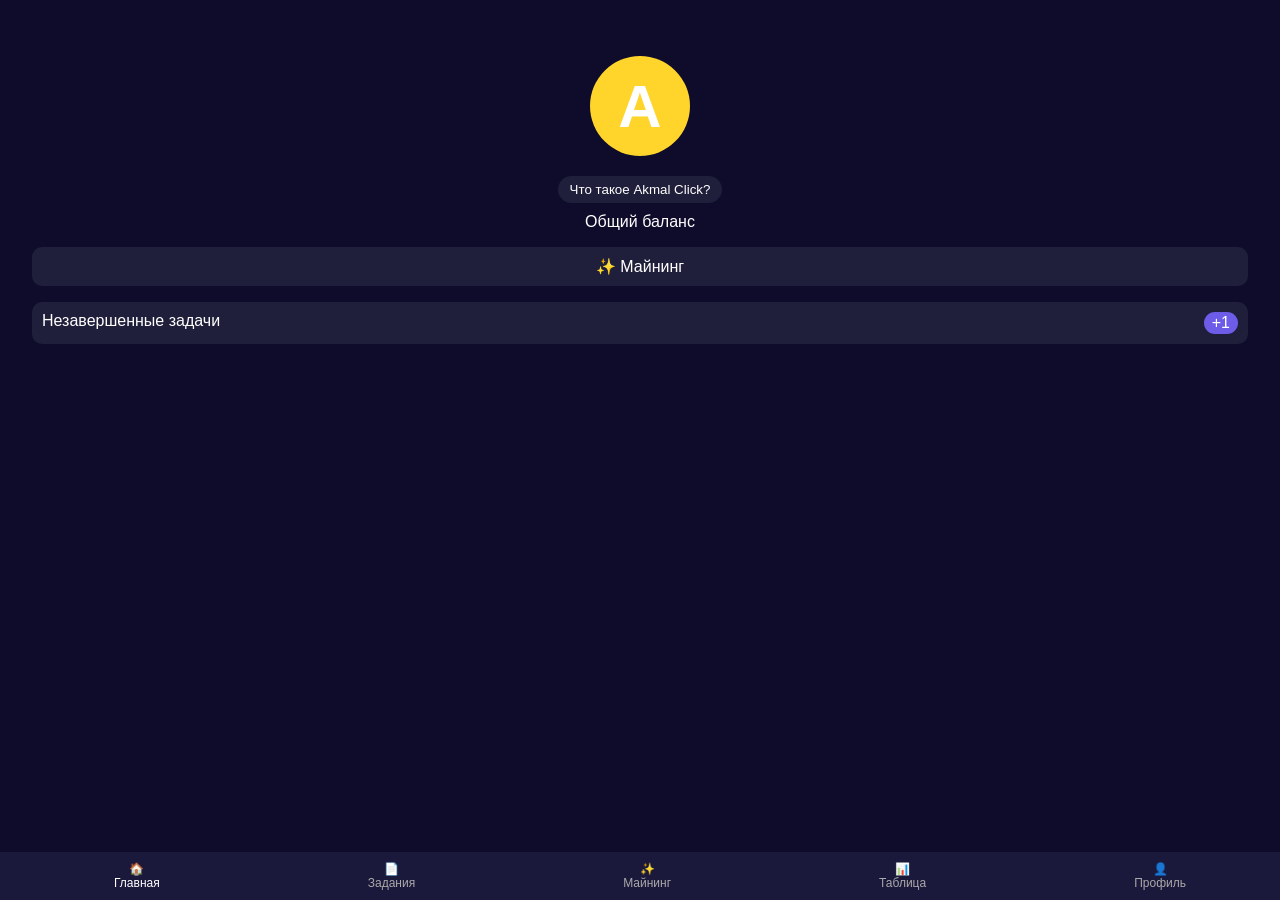
==== index.html @ f73a7d9c "Update index.html" ====
<!DOCTYPE html>
<html lang="ru">
<head>
  <meta charset="UTF-8" />
  <meta name="viewport" content="width=device-width, initial-scale=1.0" />
  <title>Tanga Mini App</title>
  <link rel="stylesheet" href="style.css" />
  <script src="https://telegram.org/js/telegram-web-app.js"></script>
</head>
<body>
  <div id="app">
    <div id="main-screen" class="screen active">
      <header>
        <div id="user-info" onclick="openProfile()"></div>
        <div></div> <!-- правая часть убрана -->
      </header>

      <div class="logo">A</div>
      <button class="btn-info" onclick="location.href='https://t.me/akmalminiappbot'">Что такое Akmal Click?</button>

      <div class="balance-section">
        <div>Общий баланс</div>
        <div class="balance-amount" id="balance"></div>
      </div>

      <div class="actions">
        <div class="action-btn" onclick="openMining()">✨ Майнинг</div>
      </div>

      <div id="task-reminder" class="tasks-bar" onclick="openTasks()">
        <div>Незавершенные задачи</div>
        <div class="notif" id="task-count">+1</div>
      </div>
    </div>

    <div id="mining-screen" class="screen">
      <h2>Майнинг</h2>
      <div id="mining-area">
        <div id="mining-icon" onclick="mine()">⛏️</div>
      </div>
    </div>

    <div id="tasks-screen" class="screen">
      <h2>Задания</h2>
      <div class="task">
        <div class="task-info">
          <h3>Подписаться на канал</h3>
          <p>Награда: <strong>1000 баллов</strong></p>
        </div>
        <div class="task-actions">
          <button onclick="subscribeTask()">Перейти</button>
          <button onclick="checkSubscription()">Проверить</button>
        </div>
      </div>
      <div id="task-result"></div>
    </div>

    <div id="leaderboard-screen" class="screen">
      <h2>Таблица лидеров</h2>
      <ul id="leaderboard-list"></ul>
      <div id="user-rank">Ваше место: —</div>
    </div>

    <div id="profile-screen" class="screen">
      <h2>Профиль</h2>
      <!-- профиль будет позже -->
    </div>

    <footer>
      <div class="nav-item active" onclick="navigate('main-screen', this)">🏠<br>Главная</div>
      <div class="nav-item" onclick="navigate('tasks-screen', this)">📄<br>Задания</div>
      <div class="nav-item" onclick="navigate('mining-screen', this)">✨<br>Майнинг</div>
      <div class="nav-item" onclick="navigate('leaderboard-screen', this)">📊<br>Таблица</div>
      <div class="nav-item" onclick="navigate('profile-screen', this)">👤<br>Профиль</div>
    </footer>
  </div>
  <script src="app.js"></script>
</body>
</html>
---- style.css ----
body {
  margin: 0;
  font-family: 'Segoe UI', sans-serif;
  background: #0e0b2b;
  color: white;
}
.screen {
  display: none;
  padding: 16px;
}
.screen.active {
  display: block;
}
header {
  display: flex;
  justify-content: space-between;
  padding: 10px 16px;
  background: #0e0b2b;
}
.logo {
  margin: 20px auto;
  width: 100px;
  height: 100px;
  background: #FFD42B;
  border-radius: 50%;
  text-align: center;
  font-size: 60px;
  font-weight: bold;
  display: flex;
  justify-content: center;
  align-items: center;
  color: white;
}
.btn-info {
  display: block;
  margin: 10px auto;
  padding: 6px 12px;
  border-radius: 16px;
  background: #1f1f3b;
  color: white;
  border: none;
}
footer {
  display: flex;
  justify-content: space-around;
  padding: 10px;
  background: #1a183b;
  position: fixed;
  bottom: 0;
  width: 100%;
}
.nav-item {
  font-size: 12px;
  color: #aaa;
  text-align: center;
}
.nav-item.active {
  color: white;
}
.balance-section {
  text-align: center;
  margin: 10px 0;
}
.balance-amount {
  font-size: 32px;
  font-weight: bold;
}
.tasks-bar {
  background: #1f1f3b;
  margin: 16px;
  padding: 10px;
  border-radius: 10px;
  display: flex;
  justify-content: space-between;
}

.action-btn {
  background: #1f1f3b;
  margin: 16px;
  padding: 10px;
  border-radius: 10px;
  display: flex;
  justify-content: center;
}
.notif {
  background: #6c5ce7;
  border-radius: 20px;
  padding: 2px 8px;
}

.task {
  background: #1f1f3b;
  border-radius: 10px;
  padding: 12px;
  margin-bottom: 16px;
}
.task-info h3 {
  margin: 0 0 4px;
}
.task-actions {
  margin-top: 10px;
  display: flex;
  gap: 10px;
}
.task-actions button {
  padding: 6px 10px;
  background: #6c5ce7;
  border: none;
  border-radius: 8px;
  color: white;
  cursor: pointer;
}
#task-result {
  margin-top: 10px;
  font-weight: bold;
}

#mining-area {
  display: flex;
  justify-content: center;
  margin-top: 50px;
  position: relative;
}

#mining-icon {
  width: 300px;
  height: 300px;
  background: #FFD42B;
  border-radius: 50%;
  font-size: 48px;
  display: flex;
  justify-content: center;
  align-items: center;
  cursor: pointer;
  user-select: none;
  transition: transform 0.1s ease;
  outline: none;
}
#mining-icon:focus {
  outline: none;
}

#mining-icon:active {
  transform: scale(0.95);
}
.floating-plus {
  position: absolute;
  font-size: 50px;
  color: #ffffff;
  animation: floatUp 2s ease-out forwards;
  pointer-events: none;
}
@keyframes floatUp {
  0% { opacity: 1; transform: translateY(0); }
  100% { opacity: 0; transform: translateY(-60px); }
}

#leaderboard-list {
  list-style: none;
  padding: 0;
  margin-top: 20px;
  max-height: 300px;
  overflow-y: auto;
}
#leaderboard-list li {
  background: #1e1e3c;
  padding: 10px 16px;
  margin-bottom: 8px;
  border-radius: 10px;
  display: flex;
  justify-content: space-between;
  color: #fff;
}
#user-rank {
  margin-top: 20px;
  text-align: center;
  font-weight: bold;
}
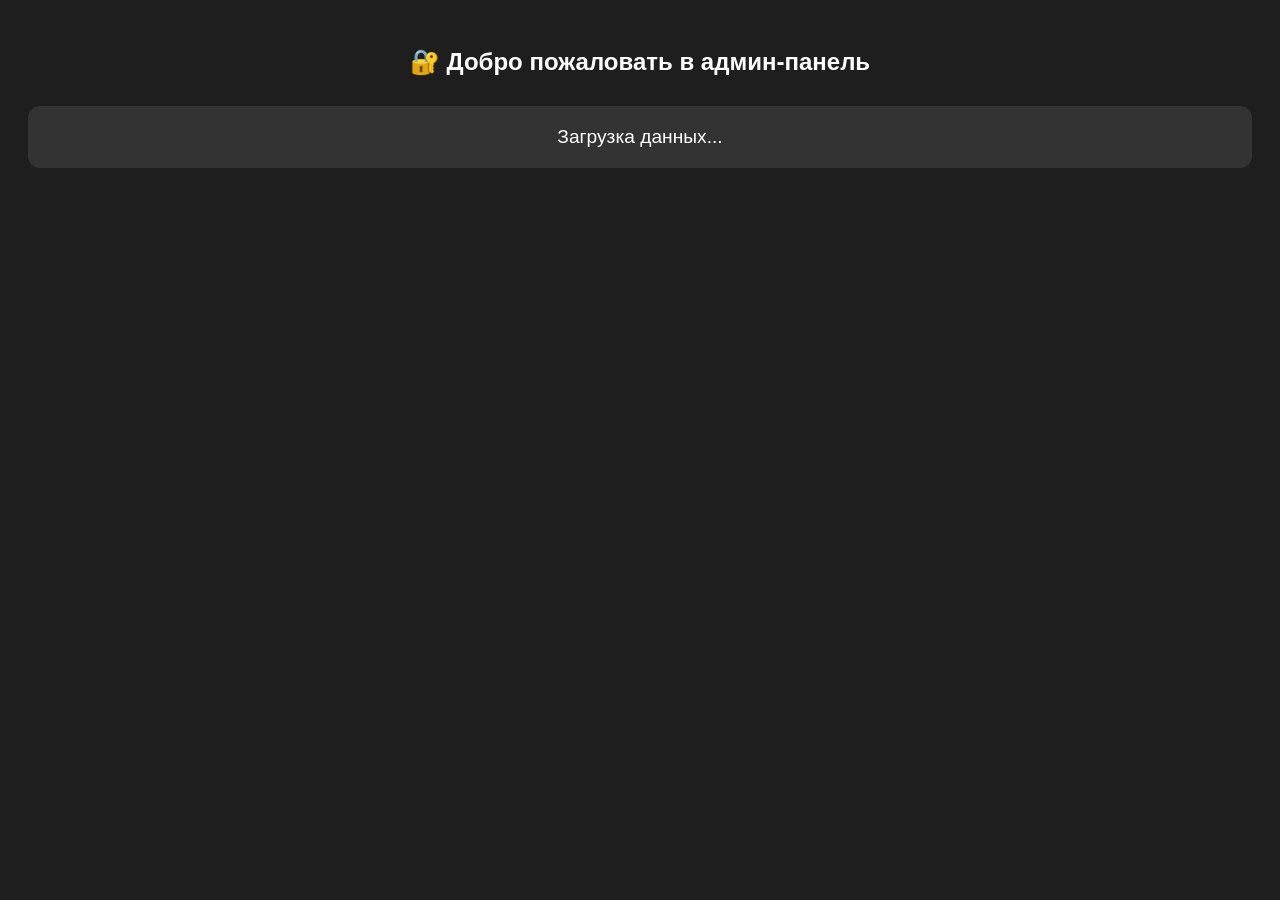
==== commit 51ae66e0: "Update and rename admin.html to index.html" ====
--- a/index.html
+++ b/index.html
@@ -1,79 +1,45 @@
 <!DOCTYPE html>
 <html lang="ru">
 <head>
-  <meta charset="UTF-8" />
-  <meta name="viewport" content="width=device-width, initial-scale=1.0" />
-  <title>Tanga Mini App</title>
-  <link rel="stylesheet" href="style.css" />
-  <script src="https://telegram.org/js/telegram-web-app.js"></script>
+    <meta charset="UTF-8">
+    <title>Админ-панель</title>
+    <meta name="viewport" content="width=device-width, initial-scale=1.0">
+    <script src="https://telegram.org/js/telegram-web-app.js"></script>
+    <style>
+        body {
+            font-family: sans-serif;
+            background-color: #1e1e1e;
+            color: white;
+            padding: 20px;
+            text-align: center;
+        }
+        .user-info {
+            margin-top: 30px;
+            font-size: 1.2em;
+            background: #333;
+            padding: 20px;
+            border-radius: 12px;
+        }
+    </style>
 </head>
 <body>
-  <div id="app">
-    <div id="main-screen" class="screen active">
-      <header>
-        <div id="user-info" onclick="openProfile()"></div>
-        <div></div> <!-- правая часть убрана -->
-      </header>
+    <h2>🔐 Добро пожаловать в админ-панель</h2>
+    <div class="user-info" id="userInfo">Загрузка данных...</div>
 
-      <div class="logo">A</div>
-      <button class="btn-info" onclick="location.href='https://t.me/akmalminiappbot'">Что такое Akmal Click?</button>
+    <script>
+        const tg = window.Telegram.WebApp;
+        tg.ready();
 
-      <div class="balance-section">
-        <div>Общий баланс</div>
-        <div class="balance-amount" id="balance"></div>
-      </div>
-
-      <div class="actions">
-        <div class="action-btn" onclick="openMining()">✨ Майнинг</div>
-      </div>
-
-      <div id="task-reminder" class="tasks-bar" onclick="openTasks()">
-        <div>Незавершенные задачи</div>
-        <div class="notif" id="task-count">+1</div>
-      </div>
-    </div>
-
-    <div id="mining-screen" class="screen">
-      <h2>Майнинг</h2>
-      <div id="mining-area">
-        <div id="mining-icon" onclick="mine()">⛏️</div>
-      </div>
-    </div>
-
-    <div id="tasks-screen" class="screen">
-      <h2>Задания</h2>
-      <div class="task">
-        <div class="task-info">
-          <h3>Подписаться на канал</h3>
-          <p>Награда: <strong>1000 баллов</strong></p>
-        </div>
-        <div class="task-actions">
-          <button onclick="subscribeTask()">Перейти</button>
-          <button onclick="checkSubscription()">Проверить</button>
-        </div>
-      </div>
-      <div id="task-result"></div>
-    </div>
-
-    <div id="leaderboard-screen" class="screen">
-      <h2>Таблица лидеров</h2>
-      <ul id="leaderboard-list"></ul>
-      <div id="user-rank">Ваше место: —</div>
-    </div>
-
-    <div id="profile-screen" class="screen">
-      <h2>Профиль</h2>
-      <!-- профиль будет позже -->
-    </div>
-
-    <footer>
-      <div class="nav-item active" onclick="navigate('main-screen', this)">🏠<br>Главная</div>
-      <div class="nav-item" onclick="navigate('tasks-screen', this)">📄<br>Задания</div>
-      <div class="nav-item" onclick="navigate('mining-screen', this)">✨<br>Майнинг</div>
-      <div class="nav-item" onclick="navigate('leaderboard-screen', this)">📊<br>Таблица</div>
-      <div class="nav-item" onclick="navigate('profile-screen', this)">👤<br>Профиль</div>
-    </footer>
-  </div>
-  <script src="app.js"></script>
+        const user = tg.initDataUnsafe.user;
+        if (user) {
+            document.getElementById('userInfo').innerHTML = `
+                👤 <b>${user.first_name}</b><br>
+                🆔 ID: <code>${user.id}</code><br>
+                <i>Теперь бот может писать вам в ЛС!</i>
+            `;
+        } else {
+            document.getElementById('userInfo').innerText = "Не удалось получить данные пользователя.";
+        }
+    </script>
 </body>
 </html>
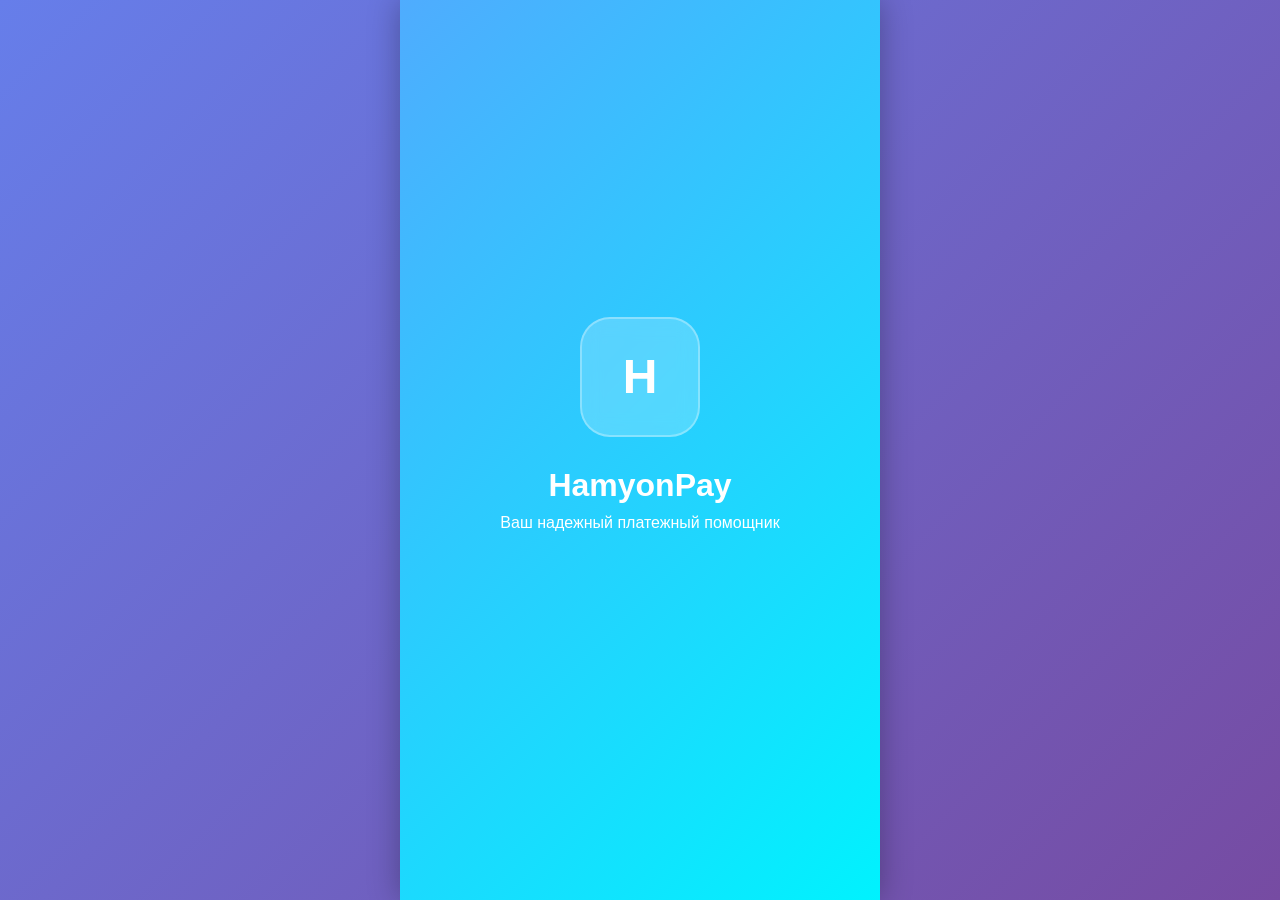
==== commit a48d900d: "Update index.html" ====
--- a/index.html
+++ b/index.html
@@ -2,44 +2,1065 @@
 <html lang="ru">
 <head>
     <meta charset="UTF-8">
-    <title>Админ-панель</title>
     <meta name="viewport" content="width=device-width, initial-scale=1.0">
-    <script src="https://telegram.org/js/telegram-web-app.js"></script>
+    <title>HamyonPay - Telegram Mini App</title>
     <style>
+        * {
+            margin: 0;
+            padding: 0;
+            box-sizing: border-box;
+        }
+
         body {
-            font-family: sans-serif;
-            background-color: #1e1e1e;
+            font-family: -apple-system, BlinkMacSystemFont, 'Segoe UI', Roboto, sans-serif;
+            background: linear-gradient(135deg, #667eea 0%, #764ba2 100%);
+            height: 100vh;
+            overflow: hidden;
+            position: relative;
+        }
+
+        .app-container {
+            width: 100%;
+            max-width: 480px;
+            height: 100vh;
+            margin: 0 auto;
+            background: #ffffff;
+            position: relative;
+            overflow: hidden;
+            box-shadow: 0 0 30px rgba(0,0,0,0.3);
+        }
+
+        .screen {
+            position: absolute;
+            top: 0;
+            left: 0;
+            width: 100%;
+            height: 100%;
+            display: flex;
+            flex-direction: column;
+            align-items: center;
+            justify-content: center;
+            padding: 20px;
+            opacity: 0;
+            transform: translateX(100%);
+            transition: all 0.4s cubic-bezier(0.4, 0, 0.2, 1);
+        }
+
+        .screen.active {
+            opacity: 1;
+            transform: translateX(0);
+        }
+
+        .screen.prev {
+            transform: translateX(-100%);
+        }
+
+        /* Splash Screen */
+        .splash-screen {
+            background: linear-gradient(135deg, #4facfe 0%, #00f2fe 100%);
             color: white;
+        }
+
+        .logo {
+            width: 120px;
+            height: 120px;
+            background: rgba(255,255,255,0.2);
+            border-radius: 30px;
+            display: flex;
+            align-items: center;
+            justify-content: center;
+            font-size: 48px;
+            font-weight: bold;
+            margin-bottom: 30px;
+            animation: logoFloat 2s ease-in-out infinite alternate;
+            backdrop-filter: blur(10px);
+            border: 2px solid rgba(255,255,255,0.3);
+        }
+
+        @keyframes logoFloat {
+            from { transform: translateY(-10px); }
+            to { transform: translateY(10px); }
+        }
+
+        .app-title {
+            font-size: 32px;
+            font-weight: 700;
+            margin-bottom: 10px;
+            opacity: 0;
+            animation: fadeInUp 1s ease-out 0.5s forwards;
+        }
+
+        .app-subtitle {
+            font-size: 16px;
+            opacity: 0.8;
+            animation: fadeInUp 1s ease-out 0.7s forwards;
+        }
+
+        @keyframes fadeInUp {
+            from {
+                opacity: 0;
+                transform: translateY(30px);
+            }
+            to {
+                opacity: 1;
+                transform: translateY(0);
+            }
+        }
+
+        .loading-dots {
+            display: flex;
+            gap: 8px;
+            margin-top: 40px;
+        }
+
+        .dot {
+            width: 12px;
+            height: 12px;
+            background: rgba(255,255,255,0.7);
+            border-radius: 50%;
+            animation: loadingBounce 1.4s ease-in-out infinite both;
+        }
+
+        .dot:nth-child(1) { animation-delay: -0.32s; }
+        .dot:nth-child(2) { animation-delay: -0.16s; }
+
+        @keyframes loadingBounce {
+            0%, 80%, 100% { transform: scale(0); }
+            40% { transform: scale(1); }
+        }
+
+        /* Form Styles */
+        .form-container {
+            width: 100%;
+            max-width: 320px;
+        }
+
+        .screen-title {
+            font-size: 28px;
+            font-weight: 700;
+            color: #2c3e50;
+            text-align: center;
+            margin-bottom: 10px;
+            opacity: 0;
+            animation: slideInDown 0.6s ease-out 0.2s forwards;
+        }
+
+        .screen-subtitle {
+            font-size: 16px;
+            color: #7f8c8d;
+            text-align: center;
+            margin-bottom: 40px;
+            line-height: 1.5;
+            opacity: 0;
+            animation: slideInDown 0.6s ease-out 0.4s forwards;
+        }
+
+        @keyframes slideInDown {
+            from {
+                opacity: 0;
+                transform: translateY(-30px);
+            }
+            to {
+                opacity: 1;
+                transform: translateY(0);
+            }
+        }
+
+        .input-group {
+            margin-bottom: 25px;
+            opacity: 0;
+            animation: slideInUp 0.6s ease-out 0.6s forwards;
+        }
+
+        .input-wrapper {
+            position: relative;
+            overflow: hidden;
+            border-radius: 16px;
+            background: #f8f9fa;
+            border: 2px solid transparent;
+            transition: all 0.3s ease;
+        }
+
+        .input-wrapper:focus-within {
+            border-color: #4facfe;
+            background: #ffffff;
+            box-shadow: 0 8px 25px rgba(79, 172, 254, 0.15);
+            transform: translateY(-2px);
+        }
+
+        .input-field {
+            width: 100%;
+            padding: 18px 20px;
+            border: none;
+            background: transparent;
+            font-size: 16px;
+            color: #2c3e50;
+            outline: none;
+        }
+
+        .input-field::placeholder {
+            color: #bdc3c7;
+        }
+
+        @keyframes slideInUp {
+            from {
+                opacity: 0;
+                transform: translateY(30px);
+            }
+            to {
+                opacity: 1;
+                transform: translateY(0);
+            }
+        }
+
+        .btn-primary {
+            width: 100%;
+            padding: 18px;
+            background: linear-gradient(135deg, #4facfe 0%, #00f2fe 100%);
+            color: white;
+            border: none;
+            border-radius: 16px;
+            font-size: 18px;
+            font-weight: 600;
+            cursor: pointer;
+            transition: all 0.3s ease;
+            opacity: 0;
+            animation: slideInUp 0.6s ease-out 0.8s forwards;
+            position: relative;
+            overflow: hidden;
+        }
+
+        .btn-primary::before {
+            content: '';
+            position: absolute;
+            top: 0;
+            left: -100%;
+            width: 100%;
+            height: 100%;
+            background: linear-gradient(90deg, transparent, rgba(255,255,255,0.3), transparent);
+            transition: left 0.5s;
+        }
+
+        .btn-primary:hover::before {
+            left: 100%;
+        }
+
+        .btn-primary:hover {
+            transform: translateY(-3px);
+            box-shadow: 0 15px 35px rgba(79, 172, 254, 0.3);
+        }
+
+        .btn-primary:active {
+            transform: translateY(-1px);
+        }
+
+        .btn-primary:disabled {
+            opacity: 0.6;
+            cursor: not-allowed;
+            transform: none;
+        }
+
+        /* OTP Input */
+        .otp-container {
+            display: flex;
+            gap: 15px;
+            justify-content: center;
+            margin-bottom: 30px;
+        }
+
+        .otp-input {
+            width: 50px;
+            height: 60px;
+            border: 2px solid #e1e8ed;
+            border-radius: 12px;
+            text-align: center;
+            font-size: 24px;
+            font-weight: 600;
+            color: #2c3e50;
+            background: #f8f9fa;
+            transition: all 0.3s ease;
+        }
+
+        .otp-input:focus {
+            border-color: #4facfe;
+            background: white;
+            box-shadow: 0 0 0 3px rgba(79, 172, 254, 0.1);
+            transform: scale(1.05);
+        }
+
+        .otp-input.filled {
+            border-color: #27ae60;
+            background: #d5f4e6;
+            animation: otpPulse 0.3s ease-out;
+        }
+
+        @keyframes otpPulse {
+            0% { transform: scale(1); }
+            50% { transform: scale(1.1); }
+            100% { transform: scale(1); }
+        }
+
+        /* Timer */
+        .timer-container {
+            text-align: center;
+            margin-bottom: 25px;
+        }
+
+        .timer {
+            font-size: 18px;
+            font-weight: 600;
+            color: #e74c3c;
+            margin-bottom: 10px;
+        }
+
+        .resend-btn {
+            background: none;
+            border: none;
+            color: #4facfe;
+            font-size: 16px;
+            font-weight: 600;
+            cursor: pointer;
+            text-decoration: underline;
+            transition: color 0.3s ease;
+        }
+
+        .resend-btn:hover {
+            color: #2980b9;
+        }
+
+        .resend-btn:disabled {
+            color: #bdc3c7;
+            cursor: not-allowed;
+            text-decoration: none;
+        }
+
+        /* PIN Input */
+        .pin-container {
+            display: flex;
+            gap: 20px;
+            justify-content: center;
+            margin-bottom: 30px;
+        }
+
+        .pin-dot {
+            width: 20px;
+            height: 20px;
+            border: 3px solid #e1e8ed;
+            border-radius: 50%;
+            background: transparent;
+            transition: all 0.3s ease;
+        }
+
+        .pin-dot.filled {
+            background: #4facfe;
+            border-color: #4facfe;
+            animation: pinFill 0.3s ease-out;
+        }
+
+        @keyframes pinFill {
+            0% { transform: scale(0.8); }
+            50% { transform: scale(1.2); }
+            100% { transform: scale(1); }
+        }
+
+        .pin-keypad {
+            display: grid;
+            grid-template-columns: repeat(3, 1fr);
+            gap: 20px;
+            max-width: 300px;
+            width: 100%;
+        }
+
+        .pin-key {
+            width: 70px;
+            height: 70px;
+            border: none;
+            border-radius: 50%;
+            background: #f8f9fa;
+            font-size: 24px;
+            font-weight: 600;
+            color: #2c3e50;
+            cursor: pointer;
+            transition: all 0.2s ease;
+            display: flex;
+            align-items: center;
+            justify-content: center;
+        }
+
+        .pin-key:hover {
+            background: #e9ecef;
+            transform: scale(1.05);
+        }
+
+        .pin-key:active {
+            transform: scale(0.95);
+            background: #4facfe;
+            color: white;
+        }
+
+        .pin-key.delete {
+            background: #e74c3c;
+            color: white;
+        }
+
+        .pin-key.delete:hover {
+            background: #c0392b;
+        }
+
+        /* Home Screen */
+        .home-header {
+            width: 100%;
+            text-align: center;
+            margin-bottom: 40px;
+        }
+
+        .welcome-text {
+            font-size: 24px;
+            font-weight: 700;
+            color: #2c3e50;
+            margin-bottom: 10px;
+        }
+
+        .balance-card {
+            background: linear-gradient(135deg, #667eea 0%, #764ba2 100%);
+            border-radius: 20px;
+            padding: 30px;
+            color: white;
+            text-align: center;
+            margin-bottom: 30px;
+            box-shadow: 0 15px 35px rgba(102, 126, 234, 0.3);
+            animation: balanceFloat 3s ease-in-out infinite alternate;
+        }
+
+        @keyframes balanceFloat {
+            from { transform: translateY(-5px); }
+            to { transform: translateY(5px); }
+        }
+
+        .balance-label {
+            font-size: 16px;
+            opacity: 0.8;
+            margin-bottom: 10px;
+        }
+
+        .balance-amount {
+            font-size: 36px;
+            font-weight: 700;
+        }
+
+        .quick-actions {
+            display: grid;
+            grid-template-columns: repeat(2, 1fr);
+            gap: 15px;
+        }
+
+        .action-btn {
             padding: 20px;
+            background: white;
+            border: 2px solid #e1e8ed;
+            border-radius: 16px;
+            cursor: pointer;
+            transition: all 0.3s ease;
             text-align: center;
         }
-        .user-info {
-            margin-top: 30px;
-            font-size: 1.2em;
-            background: #333;
-            padding: 20px;
-            border-radius: 12px;
+
+        .action-btn:hover {
+            border-color: #4facfe;
+            transform: translateY(-3px);
+            box-shadow: 0 10px 25px rgba(0,0,0,0.1);
+        }
+
+        .action-icon {
+            font-size: 24px;
+            margin-bottom: 10px;
+        }
+
+        .action-text {
+            font-size: 16px;
+            font-weight: 600;
+            color: #2c3e50;
+        }
+
+        /* Success Animation */
+        .success-check {
+            width: 80px;
+            height: 80px;
+            border-radius: 50%;
+            background: #27ae60;
+            display: flex;
+            align-items: center;
+            justify-content: center;
+            margin: 20px auto;
+            animation: successPop 0.6s ease-out;
+        }
+
+        .success-check::after {
+            content: '✓';
+            color: white;
+            font-size: 40px;
+            font-weight: bold;
+        }
+
+        @keyframes successPop {
+            0% { transform: scale(0); }
+            50% { transform: scale(1.2); }
+            100% { transform: scale(1); }
+        }
+
+        /* Error Animation */
+        .error-shake {
+            animation: shake 0.5s ease-in-out;
+        }
+
+        @keyframes shake {
+            0%, 100% { transform: translateX(0); }
+            25% { transform: translateX(-10px); }
+            75% { transform: translateX(10px); }
+        }
+
+        /* Loading Animation */
+        .loading {
+            width: 40px;
+            height: 40px;
+            border: 4px solid #f3f3f3;
+            border-top: 4px solid #4facfe;
+            border-radius: 50%;
+            animation: spin 1s linear infinite;
+            margin: 20px auto;
+        }
+
+        @keyframes spin {
+            0% { transform: rotate(0deg); }
+            100% { transform: rotate(360deg); }
+        }
+
+        /* Responsive */
+        @media (max-width: 480px) {
+            .app-container {
+                max-width: 100%;
+            }
+            
+            .otp-container {
+                gap: 10px;
+            }
+            
+            .otp-input {
+                width: 45px;
+                height: 55px;
+            }
+            
+            .pin-container {
+                gap: 15px;
+            }
+            
+            .pin-key {
+                width: 60px;
+                height: 60px;
+            }
         }
     </style>
 </head>
 <body>
-    <h2>🔐 Добро пожаловать в админ-панель</h2>
-    <div class="user-info" id="userInfo">Загрузка данных...</div>
+    <div class="app-container">
+        <!-- Splash Screen -->
+        <div class="screen splash-screen active" id="splash">
+            <div class="logo">H</div>
+            <h1 class="app-title">HamyonPay</h1>
+            <p class="app-subtitle">Ваш надежный платежный помощник</p>
+            <div class="loading-dots">
+                <div class="dot"></div>
+                <div class="dot"></div>
+                <div class="dot"></div>
+            </div>
+        </div>
+
+        <!-- Phone Registration -->
+        <div class="screen" id="phone-registration">
+            <div class="form-container">
+                <h2 class="screen-title">Добро пожаловать!</h2>
+                <p class="screen-subtitle">Введите ваш номер телефона для регистрации</p>
+                
+                <div class="input-group">
+                    <div class="input-wrapper">
+                        <input type="tel" class="input-field" placeholder="+998 __ ___ __ __" id="phone-input">
+                    </div>
+                </div>
+                
+                <button class="btn-primary" onclick="sendOTP()">
+                    Получить код
+                </button>
+            </div>
+        </div>
+
+        <!-- OTP Verification -->
+        <div class="screen" id="otp-verification">
+            <div class="form-container">
+                <h2 class="screen-title">Подтверждение</h2>
+                <p class="screen-subtitle">Введите код, отправленный на ваш номер</p>
+                
+                <div class="otp-container">
+                    <input type="text" class="otp-input" maxlength="1" data-index="0">
+                    <input type="text" class="otp-input" maxlength="1" data-index="1">
+                    <input type="text" class="otp-input" maxlength="1" data-index="2">
+                    <input type="text" class="otp-input" maxlength="1" data-index="3">
+                    <input type="text" class="otp-input" maxlength="1" data-index="4">
+                    <input type="text" class="otp-input" maxlength="1" data-index="5">
+                </div>
+                
+                <div class="timer-container">
+                    <div class="timer" id="timer">02:00</div>
+                    <button class="resend-btn" id="resend-btn" onclick="resendOTP()" disabled>
+                        Отправить повторно
+                    </button>
+                </div>
+                
+                <button class="btn-primary" onclick="verifyOTP()">
+                    Подтвердить
+                </button>
+            </div>
+        </div>
+
+        <!-- Set PIN -->
+        <div class="screen" id="set-pin">
+            <div class="form-container">
+                <h2 class="screen-title">Создайте ПИН-код</h2>
+                <p class="screen-subtitle">Создайте 4-значный ПИН-код для безопасности</p>
+                
+                <div class="pin-container">
+                    <div class="pin-dot" data-index="0"></div>
+                    <div class="pin-dot" data-index="1"></div>
+                    <div class="pin-dot" data-index="2"></div>
+                    <div class="pin-dot" data-index="3"></div>
+                </div>
+                
+                <div class="pin-keypad">
+                    <button class="pin-key" onclick="addPinDigit('1')">1</button>
+                    <button class="pin-key" onclick="addPinDigit('2')">2</button>
+                    <button class="pin-key" onclick="addPinDigit('3')">3</button>
+                    <button class="pin-key" onclick="addPinDigit('4')">4</button>
+                    <button class="pin-key" onclick="addPinDigit('5')">5</button>
+                    <button class="pin-key" onclick="addPinDigit('6')">6</button>
+                    <button class="pin-key" onclick="addPinDigit('7')">7</button>
+                    <button class="pin-key" onclick="addPinDigit('8')">8</button>
+                    <button class="pin-key" onclick="addPinDigit('9')">9</button>
+                    <button class="pin-key"></button>
+                    <button class="pin-key" onclick="addPinDigit('0')">0</button>
+                    <button class="pin-key delete" onclick="removePinDigit()">⌫</button>
+                </div>
+            </div>
+        </div>
+
+        <!-- Login with PIN -->
+        <div class="screen" id="login-pin">
+            <div class="form-container">
+                <h2 class="screen-title">Введите ПИН-код</h2>
+                <p class="screen-subtitle">Введите ваш ПИН-код для входа</p>
+                
+                <div class="pin-container">
+                    <div class="pin-dot" data-index="0"></div>
+                    <div class="pin-dot" data-index="1"></div>
+                    <div class="pin-dot" data-index="2"></div>
+                    <div class="pin-dot" data-index="3"></div>
+                </div>
+                
+                <div class="pin-keypad">
+                    <button class="pin-key" onclick="addLoginPinDigit('1')">1</button>
+                    <button class="pin-key" onclick="addLoginPinDigit('2')">2</button>
+                    <button class="pin-key" onclick="addLoginPinDigit('3')">3</button>
+                    <button class="pin-key" onclick="addLoginPinDigit('4')">4</button>
+                    <button class="pin-key" onclick="addLoginPinDigit('5')">5</button>
+                    <button class="pin-key" onclick="addLoginPinDigit('6')">6</button>
+                    <button class="pin-key" onclick="addLoginPinDigit('7')">7</button>
+                    <button class="pin-key" onclick="addLoginPinDigit('8')">8</button>
+                    <button class="pin-key" onclick="addLoginPinDigit('9')">9</button>
+                    <button class="pin-key"></button>
+                    <button class="pin-key" onclick="addLoginPinDigit('0')">0</button>
+                    <button class="pin-key delete" onclick="removeLoginPinDigit()">⌫</button>
+                </div>
+            </div>
+        </div>
+
+        <!-- Home Screen -->
+        <div class="screen" id="home">
+            <div class="home-header">
+                <h2 class="welcome-text">Добро пожаловать!</h2>
+            </div>
+            
+            <div class="balance-card">
+                <div class="balance-label">Ваш баланс</div>
+                <div class="balance-amount">150,000 сум</div>
+            </div>
+            
+            <div class="quick-actions">
+                <div class="action-btn">
+                    <div class="action-icon">💳</div>
+                    <div class="action-text">Пополнить</div>
+                </div>
+                <div class="action-btn">
+                    <div class="action-icon">📤</div>
+                    <div class="action-text">Перевести</div>
+                </div>
+                <div class="action-btn">
+                    <div class="action-icon">📱</div>
+                    <div class="action-text">Оплатить</div>
+                </div>
+                <div class="action-btn">
+                    <div class="action-icon">📊</div>
+                    <div class="action-text">История</div>
+                </div>
+            </div>
+        </div>
+    </div>
 
     <script>
-        const tg = window.Telegram.WebApp;
-        tg.ready();
-
-        const user = tg.initDataUnsafe.user;
-        if (user) {
-            document.getElementById('userInfo').innerHTML = `
-                👤 <b>${user.first_name}</b><br>
-                🆔 ID: <code>${user.id}</code><br>
-                <i>Теперь бот может писать вам в ЛС!</i>
+        // App State
+        let currentScreen = 'splash';
+        let userPin = '';
+        let tempPin = '';
+        let loginPin = '';
+        let otpTimer = 120;
+        let timerInterval;
+        let inactivityTimer;
+        let lastActivity = Date.now();
+
+        // Initialize App
+        document.addEventListener('DOMContentLoaded', function() {
+            // Auto-navigate from splash after 3 seconds
+            setTimeout(() => {
+                navigateToScreen('phone-registration');
+            }, 3000);
+
+            // Setup OTP inputs
+            setupOTPInputs();
+            
+            // Setup phone input mask
+            setupPhoneInput();
+            
+            // Setup inactivity detection
+            setupInactivityDetection();
+        });
+
+        // Screen Navigation
+        function navigateToScreen(screenId) {
+            const currentScreenEl = document.querySelector('.screen.active');
+            const nextScreenEl = document.getElementById(screenId);
+            
+            if (currentScreenEl) {
+                currentScreenEl.classList.add('prev');
+                currentScreenEl.classList.remove('active');
+            }
+            
+            setTimeout(() => {
+                nextScreenEl.classList.add('active');
+                if (currentScreenEl) {
+                    currentScreenEl.classList.remove('prev');
+                }
+            }, 100);
+            
+            currentScreen = screenId;
+            resetActivity();
+        }
+
+        // Phone Input Setup
+        function setupPhoneInput() {
+            const phoneInput = document.getElementById('phone-input');
+            phoneInput.addEventListener('input', function(e) {
+                let value = e.target.value.replace(/\D/g, '');
+                if (value.startsWith('998')) {
+                    value = '+' + value.substring(0, 12);
+                    value = value.replace(/(\+998)(\d{2})(\d{3})(\d{2})(\d{2})/, '$1 $2 $3 $4 $5');
+                }
+                e.target.value = value;
+            });
+        }
+
+        // OTP Functions
+        function setupOTPInputs() {
+            const otpInputs = document.querySelectorAll('.otp-input');
+            
+            otpInputs.forEach((input, index) => {
+                input.addEventListener('input', function(e) {
+                    const value = e.target.value;
+                    
+                    if (value) {
+                        e.target.classList.add('filled');
+                        if (index < otpInputs.length - 1) {
+                            otpInputs[index + 1].focus();
+                        }
+                    } else {
+                        e.target.classList.remove('filled');
+                    }
+                    
+                    // Check if all inputs are filled
+                    checkOTPComplete();
+                });
+                
+                input.addEventListener('keydown', function(e) {
+                    if (e.key === 'Backspace' && !e.target.value && index > 0) {
+                        otpInputs[index - 1].focus();
+                        otpInputs[index - 1].classList.remove('filled');
+                    }
+                });
+            });
+        }
+
+        function checkOTPComplete() {
+            const otpInputs = document.querySelectorAll('.otp-input');
+            const otpValue = Array.from(otpInputs).map(input => input.value).join('');
+            
+            if (otpValue.length === 6) {
+                // Auto-verify when all digits are entered
+                setTimeout(verifyOTP, 500);
+            }
+        }
+
+        function sendOTP() {
+            const phoneInput = document.getElementById('phone-input');
+            const phone = phoneInput.value;
+            
+            if (phone.length < 10) {
+                showError(phoneInput, 'Введите корректный номер телефона');
+                return;
+            }
+            
+            // Simulate API call
+            showLoading();
+            setTimeout(() => {
+                hideLoading();
+                navigateToScreen('otp-verification');
+                startOTPTimer();
+            }, 2000);
+        }
+
+        function startOTPTimer() {
+            otpTimer = 120;
+            const timerEl = document.getElementById('timer');
+            const resendBtn = document.getElementById('resend-btn');
+            
+            resendBtn.disabled = true;
+            
+            timerInterval = setInterval(() => {
+                otpTimer--;
+                const minutes = Math.floor(otpTimer / 60);
+                const seconds = otpTimer % 60;
+                timerEl.textContent = `${minutes.toString().padStart(2, '0')}:${seconds.toString().padStart(2, '0')}`;
+                
+                if (otpTimer <= 0) {
+                    clearInterval(timerInterval);
+                    resendBtn.disabled = false;
+                    timerEl.textContent = 'Время истекло';
+                }
+            }, 1000);
+        }
+
+        function resendOTP() {
+            // Clear OTP inputs
+            const otpInputs = document.querySelectorAll('.otp-input');
+            otpInputs.forEach(input => {
+                input.value = '';
+                input.classList.remove('filled');
+            });
+            
+            startOTPTimer();
+        }
+
+        function verifyOTP() {
+            const otpInputs = document.querySelectorAll('.otp-input');
+            const otpValue = Array.from(otpInputs).map(input => input.value).join('');
+            
+            if (otpValue.length !== 6) {
+                showError(document.querySelector('.otp-container'), 'Введите полный код');
+                return;
+            }
+            
+            // Simulate API verification
+            showLoading();
+            setTimeout(() => {
+                hideLoading();
+                if (otpValue === '123456') { // Demo code
+                    clearInterval(timerInterval);
+                    showSuccess();
+                    setTimeout(() => {
+                        navigateToScreen('set-pin');
+                    }, 1500);
+                } else {
+                    showError(document.querySelector('.otp-container'), 'Неверный код');
+                }
+            }, 2000);
+        }
+
+        // PIN Functions
+        function addPinDigit(digit) {
+            if (tempPin.length < 4) {
+                tempPin += digit;
+                updatePinDots('set-pin');
+                
+                if (tempPin.length === 4) {
+                    setTimeout(() => {
+                        userPin = tempPin;
+                        tempPin = '';
+                        showSuccess();
+                        setTimeout(() => {
+                            navigateToScreen('home');
+                        }, 1500);
+                    }, 300);
+                }
+            }
+        }
+
+        function removePinDigit() {
+            if (tempPin.length > 0) {
+                tempPin = tempPin.slice(0, -1);
+                updatePinDots('set-pin');
+            }
+        }
+
+        function addLoginPinDigit(digit) {
+            if (loginPin.length < 4) {
+                loginPin += digit;
+                updatePinDots('login-pin');
+                
+                if (loginPin.length === 4) {
+                    setTimeout(() => {
+                        if (loginPin === userPin) {
+                            loginPin = '';
+                            showSuccess();
+                            setTimeout(() => {
+                                navigateToScreen('home');
+                            }, 1500);
+                        } else {
+                            loginPin = '';
+                            updatePinDots('login-pin');
+                            showError(document.querySelector('#login-pin .pin-container'), 'Неверный ПИН-код');
+                        }
+                    }, 300);
+                }
+            }
+        }
+
+        function removeLoginPinDigit() {
+            if (loginPin.length > 0) {
+                loginPin = loginPin.slice(0, -1);
+                updatePinDots('login-pin');
+            }
+        }
+
+        function updatePinDots(screenId) {
+            const dots = document.querySelectorAll(`#${screenId} .pin-dot`);
+            const pinValue = screenId === 'set-pin' ? tempPin : loginPin;
+            
+            dots.forEach((dot, index) => {
+                if (index < pinValue.length) {
+                    dot.classList.add('filled');
+                } else {
+                    dot.classList.remove('filled');
+                }
+            });
+        }
+
+        // Inactivity Detection
+        function setupInactivityDetection() {
+            const events = ['mousedown', 'mousemove', 'keypress', 'scroll', 'touchstart'];
+            
+            events.forEach(event => {
+                document.addEventListener(event, resetActivity, true);
+            });
+            
+            checkInactivity();
+        }
+
+        function resetActivity() {
+            lastActivity = Date.now();
+        }
+
+        function checkInactivity() {
+            setInterval(() => {
+                const now = Date.now();
+                const inactiveTime = now - lastActivity;
+                
+                // 2 minutes of inactivity
+                if (inactiveTime > 120000 && currentScreen === 'home' && userPin) {
+                    navigateToScreen('login-pin');
+                }
+            }, 10000); // Check every 10 seconds
+        }
+
+        // Utility Functions
+        function showLoading() {
+            const loadingEl = document.createElement('div');
+            loadingEl.className = 'loading';
+            loadingEl.id = 'loading-spinner';
+            
+            const activeScreen = document.querySelector('.screen.active');
+            activeScreen.appendChild(loadingEl);
+        }
+
+        function hideLoading() {
+            const loadingEl = document.getElementById('loading-spinner');
+            if (loadingEl) {
+                loadingEl.remove();
+            }
+        }
+
+        function showSuccess() {
+            const activeScreen = document.querySelector('.screen.active');
+            const successEl = document.createElement('div');
+            successEl.className = 'success-check';
+            successEl.id = 'success-check';
+            
+            activeScreen.appendChild(successEl);
+            
+            setTimeout(() => {
+                successEl.remove();
+            }, 2000);
+        }
+
+        function showError(element, message) {
+            element.classList.add('error-shake');
+            
+            // Show error message
+            const errorEl = document.createElement('div');
+            errorEl.style.cssText = `
+                position: fixed;
+                top: 50px;
+                left: 50%;
+                transform: translateX(-50%);
+                background: #e74c3c;
+                color: white;
+                padding: 15px 25px;
+                border-radius: 10px;
+                font-size: 14px;
+                font-weight: 600;
+                z-index: 1000;
+                animation: slideInDown 0.3s ease-out;
             `;
-        } else {
-            document.getElementById('userInfo').innerText = "Не удалось получить данные пользователя.";
-        }
+            errorEl.textContent = message;
+            
+            document.body.appendChild(errorEl);
+            
+            setTimeout(() => {
+                element.classList.remove('error-shake');
+                errorEl.remove();
+            }, 3000);
+        }
+
+        // Haptic Feedback (for Telegram Mini Apps)
+        function vibrate(duration = 50) {
+            if (window.Telegram && window.Telegram.WebApp) {
+                window.Telegram.WebApp.HapticFeedback.impactOccurred('light');
+            } else if (navigator.vibrate) {
+                navigator.vibrate(duration);
+            }
+        }
+
+        // Add haptic feedback to buttons
+        document.addEventListener('click', function(e) {
+            if (e.target.classList.contains('btn-primary') || 
+                e.target.classList.contains('pin-key') ||
+                e.target.classList.contains('action-btn')) {
+                vibrate();
+            }
+        });
     </script>
 </body>
 </html>
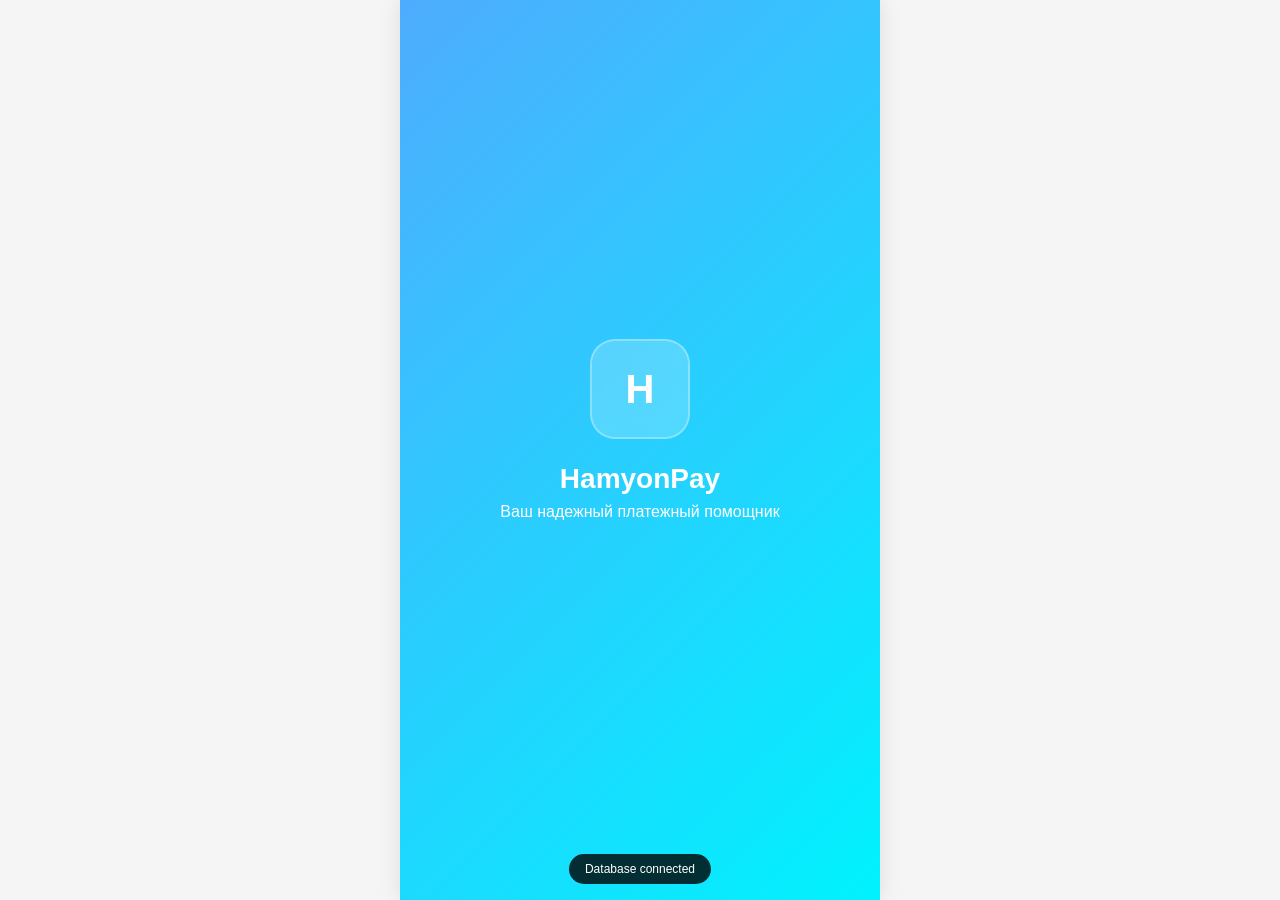
==== commit 15fc9552: "Update index.html" ====
--- a/index.html
+++ b/index.html
@@ -13,7 +13,7 @@
 
         body {
             font-family: -apple-system, BlinkMacSystemFont, 'Segoe UI', Roboto, sans-serif;
-            background: linear-gradient(135deg, #667eea 0%, #764ba2 100%);
+            background: #f5f5f5;
             height: 100vh;
             overflow: hidden;
             position: relative;
@@ -27,15 +27,48 @@
             background: #ffffff;
             position: relative;
             overflow: hidden;
-            box-shadow: 0 0 30px rgba(0,0,0,0.3);
+            box-shadow: 0 0 20px rgba(0,0,0,0.1);
+        }
+
+        .telegram-header {
+            position: fixed;
+            top: 0;
+            left: 50%;
+            transform: translateX(-50%);
+            width: 100%;
+            max-width: 480px;
+            height: 56px;
+            background: #212121;
+            color: white;
+            display: flex;
+            align-items: center;
+            padding: 0 16px;
+            z-index: 1000;
+        }
+
+        .header-close {
+            font-size: 24px;
+            cursor: pointer;
+            margin-right: 16px;
+        }
+
+        .header-title {
+            font-size: 18px;
+            font-weight: 500;
+            flex: 1;
+        }
+
+        .header-menu {
+            font-size: 24px;
+            cursor: pointer;
         }
 
         .screen {
             position: absolute;
-            top: 0;
+            top: 56px;
             left: 0;
             width: 100%;
-            height: 100%;
+            height: calc(100vh - 56px);
             display: flex;
             flex-direction: column;
             align-items: center;
@@ -44,6 +77,7 @@
             opacity: 0;
             transform: translateX(100%);
             transition: all 0.4s cubic-bezier(0.4, 0, 0.2, 1);
+            background: #ffffff;
         }
 
         .screen.active {
@@ -59,33 +93,35 @@
         .splash-screen {
             background: linear-gradient(135deg, #4facfe 0%, #00f2fe 100%);
             color: white;
+            top: 0;
+            height: 100vh;
         }
 
         .logo {
-            width: 120px;
-            height: 120px;
+            width: 100px;
+            height: 100px;
             background: rgba(255,255,255,0.2);
-            border-radius: 30px;
+            border-radius: 25px;
             display: flex;
             align-items: center;
             justify-content: center;
-            font-size: 48px;
+            font-size: 40px;
             font-weight: bold;
-            margin-bottom: 30px;
+            margin-bottom: 24px;
             animation: logoFloat 2s ease-in-out infinite alternate;
             backdrop-filter: blur(10px);
             border: 2px solid rgba(255,255,255,0.3);
         }
 
         @keyframes logoFloat {
-            from { transform: translateY(-10px); }
-            to { transform: translateY(10px); }
+            from { transform: translateY(-8px); }
+            to { transform: translateY(8px); }
         }
 
         .app-title {
-            font-size: 32px;
+            font-size: 28px;
             font-weight: 700;
-            margin-bottom: 10px;
+            margin-bottom: 8px;
             opacity: 0;
             animation: fadeInUp 1s ease-out 0.5s forwards;
         }
@@ -99,7 +135,7 @@
         @keyframes fadeInUp {
             from {
                 opacity: 0;
-                transform: translateY(30px);
+                transform: translateY(20px);
             }
             to {
                 opacity: 1;
@@ -109,13 +145,13 @@
 
         .loading-dots {
             display: flex;
-            gap: 8px;
-            margin-top: 40px;
+            gap: 6px;
+            margin-top: 32px;
         }
 
         .dot {
-            width: 12px;
-            height: 12px;
+            width: 8px;
+            height: 8px;
             background: rgba(255,255,255,0.7);
             border-radius: 50%;
             animation: loadingBounce 1.4s ease-in-out infinite both;
@@ -136,21 +172,21 @@
         }
 
         .screen-title {
-            font-size: 28px;
-            font-weight: 700;
+            font-size: 24px;
+            font-weight: 600;
             color: #2c3e50;
             text-align: center;
-            margin-bottom: 10px;
+            margin-bottom: 8px;
             opacity: 0;
             animation: slideInDown 0.6s ease-out 0.2s forwards;
         }
 
         .screen-subtitle {
-            font-size: 16px;
-            color: #7f8c8d;
+            font-size: 15px;
+            color: #8e8e93;
             text-align: center;
-            margin-bottom: 40px;
-            line-height: 1.5;
+            margin-bottom: 32px;
+            line-height: 1.4;
             opacity: 0;
             animation: slideInDown 0.6s ease-out 0.4s forwards;
         }
@@ -158,7 +194,7 @@
         @keyframes slideInDown {
             from {
                 opacity: 0;
-                transform: translateY(-30px);
+                transform: translateY(-20px);
             }
             to {
                 opacity: 1;
@@ -167,7 +203,7 @@
         }
 
         .input-group {
-            margin-bottom: 25px;
+            margin-bottom: 24px;
             opacity: 0;
             animation: slideInUp 0.6s ease-out 0.6s forwards;
         }
@@ -175,37 +211,36 @@
         .input-wrapper {
             position: relative;
             overflow: hidden;
-            border-radius: 16px;
-            background: #f8f9fa;
-            border: 2px solid transparent;
+            border-radius: 12px;
+            background: #f2f2f7;
+            border: 1px solid transparent;
             transition: all 0.3s ease;
         }
 
         .input-wrapper:focus-within {
-            border-color: #4facfe;
+            border-color: #007aff;
             background: #ffffff;
-            box-shadow: 0 8px 25px rgba(79, 172, 254, 0.15);
-            transform: translateY(-2px);
+            box-shadow: 0 0 0 3px rgba(0, 122, 255, 0.1);
         }
 
         .input-field {
             width: 100%;
-            padding: 18px 20px;
+            padding: 16px;
             border: none;
             background: transparent;
             font-size: 16px;
-            color: #2c3e50;
+            color: #000000;
             outline: none;
         }
 
         .input-field::placeholder {
-            color: #bdc3c7;
+            color: #8e8e93;
         }
 
         @keyframes slideInUp {
             from {
                 opacity: 0;
-                transform: translateY(30px);
+                transform: translateY(20px);
             }
             to {
                 opacity: 1;
@@ -215,43 +250,27 @@
 
         .btn-primary {
             width: 100%;
-            padding: 18px;
-            background: linear-gradient(135deg, #4facfe 0%, #00f2fe 100%);
+            padding: 16px;
+            background: #007aff;
             color: white;
             border: none;
-            border-radius: 16px;
-            font-size: 18px;
+            border-radius: 12px;
+            font-size: 17px;
             font-weight: 600;
             cursor: pointer;
-            transition: all 0.3s ease;
+            transition: all 0.2s ease;
             opacity: 0;
             animation: slideInUp 0.6s ease-out 0.8s forwards;
-            position: relative;
-            overflow: hidden;
-        }
-
-        .btn-primary::before {
-            content: '';
-            position: absolute;
-            top: 0;
-            left: -100%;
-            width: 100%;
-            height: 100%;
-            background: linear-gradient(90deg, transparent, rgba(255,255,255,0.3), transparent);
-            transition: left 0.5s;
-        }
-
-        .btn-primary:hover::before {
-            left: 100%;
         }
 
         .btn-primary:hover {
-            transform: translateY(-3px);
-            box-shadow: 0 15px 35px rgba(79, 172, 254, 0.3);
+            background: #0056b3;
+            transform: translateY(-1px);
         }
 
         .btn-primary:active {
-            transform: translateY(-1px);
+            transform: translateY(0);
+            background: #004494;
         }
 
         .btn-primary:disabled {
@@ -263,270 +282,292 @@
         /* OTP Input */
         .otp-container {
             display: flex;
-            gap: 15px;
+            gap: 12px;
             justify-content: center;
-            margin-bottom: 30px;
+            margin-bottom: 24px;
         }
 
         .otp-input {
-            width: 50px;
-            height: 60px;
-            border: 2px solid #e1e8ed;
+            width: 45px;
+            height: 55px;
+            border: 2px solid #e5e5ea;
             border-radius: 12px;
             text-align: center;
             font-size: 24px;
             font-weight: 600;
-            color: #2c3e50;
-            background: #f8f9fa;
-            transition: all 0.3s ease;
+            color: #000000;
+            background: #ffffff;
+            transition: all 0.2s ease;
         }
 
         .otp-input:focus {
-            border-color: #4facfe;
-            background: white;
-            box-shadow: 0 0 0 3px rgba(79, 172, 254, 0.1);
-            transform: scale(1.05);
+            border-color: #007aff;
+            box-shadow: 0 0 0 3px rgba(0, 122, 255, 0.1);
         }
 
         .otp-input.filled {
-            border-color: #27ae60;
-            background: #d5f4e6;
-            animation: otpPulse 0.3s ease-out;
+            border-color: #34c759;
+            background: #f0fff4;
+            animation: otpPulse 0.2s ease-out;
         }
 
         @keyframes otpPulse {
             0% { transform: scale(1); }
-            50% { transform: scale(1.1); }
+            50% { transform: scale(1.05); }
             100% { transform: scale(1); }
         }
 
         /* Timer */
         .timer-container {
             text-align: center;
-            margin-bottom: 25px;
+            margin-bottom: 24px;
         }
 
         .timer {
-            font-size: 18px;
+            font-size: 17px;
             font-weight: 600;
-            color: #e74c3c;
-            margin-bottom: 10px;
+            color: #ff3b30;
+            margin-bottom: 8px;
         }
 
         .resend-btn {
             background: none;
             border: none;
-            color: #4facfe;
+            color: #007aff;
             font-size: 16px;
-            font-weight: 600;
+            font-weight: 500;
             cursor: pointer;
-            text-decoration: underline;
-            transition: color 0.3s ease;
+            transition: opacity 0.2s ease;
         }
 
         .resend-btn:hover {
-            color: #2980b9;
+            opacity: 0.7;
         }
 
         .resend-btn:disabled {
-            color: #bdc3c7;
+            color: #8e8e93;
             cursor: not-allowed;
-            text-decoration: none;
-        }
-
-        /* PIN Input */
-        .pin-container {
+        }
+
+        /* PIN Screen */
+        .pin-screen-container {
             display: flex;
-            gap: 20px;
+            flex-direction: column;
+            align-items: center;
+            width: 100%;
+            max-width: 300px;
+        }
+
+        .pin-dots-container {
+            display: flex;
+            gap: 16px;
             justify-content: center;
-            margin-bottom: 30px;
+            margin-bottom: 48px;
         }
 
         .pin-dot {
-            width: 20px;
-            height: 20px;
-            border: 3px solid #e1e8ed;
+            width: 16px;
+            height: 16px;
+            border: 2px solid #e5e5ea;
             border-radius: 50%;
             background: transparent;
-            transition: all 0.3s ease;
+            transition: all 0.2s ease;
         }
 
         .pin-dot.filled {
-            background: #4facfe;
-            border-color: #4facfe;
-            animation: pinFill 0.3s ease-out;
+            background: #007aff;
+            border-color: #007aff;
+            animation: pinFill 0.2s ease-out;
         }
 
         @keyframes pinFill {
             0% { transform: scale(0.8); }
-            50% { transform: scale(1.2); }
+            50% { transform: scale(1.1); }
             100% { transform: scale(1); }
         }
 
         .pin-keypad {
             display: grid;
             grid-template-columns: repeat(3, 1fr);
-            gap: 20px;
-            max-width: 300px;
+            gap: 24px;
             width: 100%;
+            max-width: 250px;
         }
 
         .pin-key {
-            width: 70px;
-            height: 70px;
+            width: 72px;
+            height: 72px;
             border: none;
             border-radius: 50%;
-            background: #f8f9fa;
-            font-size: 24px;
-            font-weight: 600;
-            color: #2c3e50;
+            background: #f2f2f7;
+            font-size: 32px;
+            font-weight: 400;
+            color: #000000;
             cursor: pointer;
-            transition: all 0.2s ease;
+            transition: all 0.15s ease;
             display: flex;
             align-items: center;
             justify-content: center;
+            user-select: none;
         }
 
         .pin-key:hover {
-            background: #e9ecef;
-            transform: scale(1.05);
+            background: #e5e5ea;
+            transform: scale(1.02);
         }
 
         .pin-key:active {
             transform: scale(0.95);
-            background: #4facfe;
+            background: #d1d1d6;
+        }
+
+        .pin-key.delete {
+            background: #ff3b30;
             color: white;
-        }
-
-        .pin-key.delete {
-            background: #e74c3c;
-            color: white;
+            font-size: 20px;
         }
 
         .pin-key.delete:hover {
-            background: #c0392b;
+            background: #d70015;
+        }
+
+        .pin-key.empty {
+            background: transparent;
+            cursor: default;
+        }
+
+        .pin-key.empty:hover {
+            background: transparent;
+            transform: none;
         }
 
         /* Home Screen */
+        .home-container {
+            width: 100%;
+            height: 100%;
+            padding: 24px 20px;
+        }
+
         .home-header {
-            width: 100%;
             text-align: center;
-            margin-bottom: 40px;
+            margin-bottom: 32px;
         }
 
         .welcome-text {
-            font-size: 24px;
+            font-size: 28px;
             font-weight: 700;
-            color: #2c3e50;
-            margin-bottom: 10px;
+            color: #000000;
+            margin-bottom: 8px;
+        }
+
+        .user-phone {
+            font-size: 16px;
+            color: #8e8e93;
         }
 
         .balance-card {
-            background: linear-gradient(135deg, #667eea 0%, #764ba2 100%);
-            border-radius: 20px;
-            padding: 30px;
+            background: linear-gradient(135deg, #007aff 0%, #5856d6 100%);
+            border-radius: 16px;
+            padding: 24px;
             color: white;
             text-align: center;
-            margin-bottom: 30px;
-            box-shadow: 0 15px 35px rgba(102, 126, 234, 0.3);
-            animation: balanceFloat 3s ease-in-out infinite alternate;
+            margin-bottom: 24px;
+            box-shadow: 0 8px 32px rgba(0, 122, 255, 0.2);
+            animation: balanceFloat 4s ease-in-out infinite alternate;
         }
 
         @keyframes balanceFloat {
-            from { transform: translateY(-5px); }
-            to { transform: translateY(5px); }
+            from { transform: translateY(-3px); }
+            to { transform: translateY(3px); }
         }
 
         .balance-label {
-            font-size: 16px;
+            font-size: 15px;
             opacity: 0.8;
-            margin-bottom: 10px;
+            margin-bottom: 8px;
         }
 
         .balance-amount {
-            font-size: 36px;
+            font-size: 32px;
             font-weight: 700;
         }
 
         .quick-actions {
             display: grid;
             grid-template-columns: repeat(2, 1fr);
-            gap: 15px;
+            gap: 12px;
         }
 
         .action-btn {
-            padding: 20px;
-            background: white;
-            border: 2px solid #e1e8ed;
-            border-radius: 16px;
+            padding: 20px 16px;
+            background: #f2f2f7;
+            border: none;
+            border-radius: 12px;
             cursor: pointer;
-            transition: all 0.3s ease;
+            transition: all 0.2s ease;
             text-align: center;
         }
 
         .action-btn:hover {
-            border-color: #4facfe;
-            transform: translateY(-3px);
-            box-shadow: 0 10px 25px rgba(0,0,0,0.1);
+            background: #e5e5ea;
+            transform: translateY(-2px);
         }
 
         .action-icon {
             font-size: 24px;
-            margin-bottom: 10px;
+            margin-bottom: 8px;
         }
 
         .action-text {
-            font-size: 16px;
-            font-weight: 600;
-            color: #2c3e50;
-        }
-
-        /* Success Animation */
+            font-size: 15px;
+            font-weight: 500;
+            color: #000000;
+        }
+
+        /* Success/Error Messages */
         .success-check {
-            width: 80px;
-            height: 80px;
+            width: 60px;
+            height: 60px;
             border-radius: 50%;
-            background: #27ae60;
+            background: #34c759;
             display: flex;
             align-items: center;
             justify-content: center;
-            margin: 20px auto;
-            animation: successPop 0.6s ease-out;
+            margin: 16px auto;
+            animation: successPop 0.5s ease-out;
         }
 
         .success-check::after {
             content: '✓';
             color: white;
-            font-size: 40px;
+            font-size: 28px;
             font-weight: bold;
         }
 
         @keyframes successPop {
             0% { transform: scale(0); }
-            50% { transform: scale(1.2); }
+            50% { transform: scale(1.1); }
             100% { transform: scale(1); }
         }
 
-        /* Error Animation */
         .error-shake {
-            animation: shake 0.5s ease-in-out;
+            animation: shake 0.4s ease-in-out;
         }
 
         @keyframes shake {
             0%, 100% { transform: translateX(0); }
-            25% { transform: translateX(-10px); }
-            75% { transform: translateX(10px); }
-        }
-
-        /* Loading Animation */
+            25% { transform: translateX(-8px); }
+            75% { transform: translateX(8px); }
+        }
+
         .loading {
-            width: 40px;
-            height: 40px;
-            border: 4px solid #f3f3f3;
-            border-top: 4px solid #4facfe;
+            width: 32px;
+            height: 32px;
+            border: 3px solid #f3f3f3;
+            border-top: 3px solid #007aff;
             border-radius: 50%;
             animation: spin 1s linear infinite;
-            margin: 20px auto;
+            margin: 16px auto;
         }
 
         @keyframes spin {
@@ -534,34 +575,54 @@
             100% { transform: rotate(360deg); }
         }
 
+        /* Database Status */
+        .db-status {
+            position: fixed;
+            bottom: 16px;
+            left: 50%;
+            transform: translateX(-50%);
+            background: rgba(0, 0, 0, 0.8);
+            color: white;
+            padding: 8px 16px;
+            border-radius: 20px;
+            font-size: 12px;
+            z-index: 1001;
+            opacity: 0;
+            transition: opacity 0.3s ease;
+        }
+
+        .db-status.show {
+            opacity: 1;
+        }
+
         /* Responsive */
         @media (max-width: 480px) {
-            .app-container {
-                max-width: 100%;
-            }
-            
             .otp-container {
-                gap: 10px;
+                gap: 8px;
             }
             
             .otp-input {
-                width: 45px;
-                height: 55px;
-            }
-            
-            .pin-container {
-                gap: 15px;
+                width: 40px;
+                height: 50px;
+                font-size: 20px;
+            }
+            
+            .pin-keypad {
+                gap: 20px;
+                max-width: 220px;
             }
             
             .pin-key {
-                width: 60px;
-                height: 60px;
+                width: 65px;
+                height: 65px;
+                font-size: 28px;
             }
         }
     </style>
 </head>
 <body>
     <div class="app-container">
+
         <!-- Splash Screen -->
         <div class="screen splash-screen active" id="splash">
             <div class="logo">H</div>
@@ -622,11 +683,11 @@
 
         <!-- Set PIN -->
         <div class="screen" id="set-pin">
-            <div class="form-container">
+            <div class="pin-screen-container">
                 <h2 class="screen-title">Создайте ПИН-код</h2>
                 <p class="screen-subtitle">Создайте 4-значный ПИН-код для безопасности</p>
                 
-                <div class="pin-container">
+                <div class="pin-dots-container">
                     <div class="pin-dot" data-index="0"></div>
                     <div class="pin-dot" data-index="1"></div>
                     <div class="pin-dot" data-index="2"></div>
@@ -643,7 +704,7 @@
                     <button class="pin-key" onclick="addPinDigit('7')">7</button>
                     <button class="pin-key" onclick="addPinDigit('8')">8</button>
                     <button class="pin-key" onclick="addPinDigit('9')">9</button>
-                    <button class="pin-key"></button>
+                    <button class="pin-key empty"></button>
                     <button class="pin-key" onclick="addPinDigit('0')">0</button>
                     <button class="pin-key delete" onclick="removePinDigit()">⌫</button>
                 </div>
@@ -652,11 +713,11 @@
 
         <!-- Login with PIN -->
         <div class="screen" id="login-pin">
-            <div class="form-container">
+            <div class="pin-screen-container">
                 <h2 class="screen-title">Введите ПИН-код</h2>
                 <p class="screen-subtitle">Введите ваш ПИН-код для входа</p>
                 
-                <div class="pin-container">
+                <div class="pin-dots-container">
                     <div class="pin-dot" data-index="0"></div>
                     <div class="pin-dot" data-index="1"></div>
                     <div class="pin-dot" data-index="2"></div>
@@ -673,7 +734,7 @@
                     <button class="pin-key" onclick="addLoginPinDigit('7')">7</button>
                     <button class="pin-key" onclick="addLoginPinDigit('8')">8</button>
                     <button class="pin-key" onclick="addLoginPinDigit('9')">9</button>
-                    <button class="pin-key"></button>
+                    <button class="pin-key empty"></button>
                     <button class="pin-key" onclick="addLoginPinDigit('0')">0</button>
                     <button class="pin-key delete" onclick="removeLoginPinDigit()">⌫</button>
                 </div>
@@ -682,52 +743,239 @@
 
         <!-- Home Screen -->
         <div class="screen" id="home">
-            <div class="home-header">
-                <h2 class="welcome-text">Добро пожаловать!</h2>
-            </div>
-            
-            <div class="balance-card">
-                <div class="balance-label">Ваш баланс</div>
-                <div class="balance-amount">150,000 сум</div>
-            </div>
-            
-            <div class="quick-actions">
-                <div class="action-btn">
-                    <div class="action-icon">💳</div>
-                    <div class="action-text">Пополнить</div>
+            <div class="home-container">
+                <div class="home-header">
+                    <h2 class="welcome-text">Добро пожаловать!</h2>
+                    <p class="user-phone" id="user-phone-display"></p>
                 </div>
-                <div class="action-btn">
-                    <div class="action-icon">📤</div>
-                    <div class="action-text">Перевести</div>
+                
+                <div class="balance-card">
+                    <div class="balance-label">Ваш баланс</div>
+                    <div class="balance-amount">150,000,000 сум</div>
                 </div>
-                <div class="action-btn">
-                    <div class="action-icon">📱</div>
-                    <div class="action-text">Оплатить</div>
-                </div>
-                <div class="action-btn">
-                    <div class="action-icon">📊</div>
-                    <div class="action-text">История</div>
+                
+                <div class="quick-actions">
+                    <button class="action-btn">
+                        <div class="action-icon">💳</div>
+                        <div class="action-text">Пополнить</div>
+                    </button>
+                    <button class="action-btn">
+                        <div class="action-icon">📤</div>
+                        <div class="action-text">Перевести</div>
+                    </button>
+                    <button class="action-btn">
+                        <div class="action-icon">📱</div>
+                        <div class="action-text">Оплатить</div>
+                    </button>
+                    <button class="action-btn">
+                        <div class="action-icon">📊</div>
+                        <div class="action-text">История</div>
+                    </button>
                 </div>
             </div>
         </div>
     </div>
 
+    <!-- Database Status -->
+    <div class="db-status" id="db-status"></div>
+
     <script>
+        // Database Management
+        class DatabaseManager {
+            constructor() {
+                this.dbName = 'hamyonpay_db';
+                this.version = 1;
+                this.db = null;
+                this.init();
+            }
+
+            async init() {
+                try {
+                    // Simulate SQLite with IndexedDB for web environment
+                    const request = indexedDB.open(this.dbName, this.version);
+                    
+                    request.onerror = () => {
+                        console.error('Database error:', request.error);
+                        this.showStatus('Database error', 'error');
+                    };
+
+                    request.onsuccess = () => {
+                        this.db = request.result;
+                        this.showStatus('Database connected', 'success');
+                        this.loadUserData();
+                    };
+
+                    request.onupgradeneeded = (event) => {
+                        this.db = event.target.result;
+                        
+                        // Create users table
+                        if (!this.db.objectStoreNames.contains('users')) {
+                            const userStore = this.db.createObjectStore('users', { keyPath: 'phone' });
+                            userStore.createIndex('phone', 'phone', { unique: true });
+                        }
+
+                        // Create sessions table
+                        if (!this.db.objectStoreNames.contains('sessions')) {
+                            const sessionStore = this.db.createObjectStore('sessions', { keyPath: 'id' });
+                        }
+                    };
+                } catch (error) {
+                    console.error('Database initialization failed:', error);
+                    this.showStatus('Database init failed', 'error');
+                }
+            }
+
+            async saveUser(phone, pin) {
+                return new Promise((resolve, reject) => {
+                    const transaction = this.db.transaction(['users'], 'readwrite');
+                    const store = transaction.objectStore('users');
+                    
+                    const userData = {
+                        phone: phone,
+                        pin: pin,
+                        createdAt: new Date().toISOString(),
+                        balance: 10000
+                    };
+
+                    const request = store.put(userData);
+                    
+                    request.onsuccess = () => {
+                        this.showStatus('User saved to database', 'success');
+                        resolve(userData);
+                    };
+                    
+                    request.onerror = () => {
+                        this.showStatus('Failed to save user', 'error');
+                        reject(request.error);
+                    };
+                });
+            }
+
+            async getUser(phone) {
+                return new Promise((resolve, reject) => {
+                    const transaction = this.db.transaction(['users'], 'readonly');
+                    const store = transaction.objectStore('users');
+                    const request = store.get(phone);
+                    
+                    request.onsuccess = () => {
+                        resolve(request.result);
+                    };
+                    
+                    request.onerror = () => {
+                        reject(request.error);
+                    };
+                });
+            }
+
+            async saveSession(phone) {
+                return new Promise((resolve, reject) => {
+                    const transaction = this.db.transaction(['sessions'], 'readwrite');
+                    const store = transaction.objectStore('sessions');
+                    
+                    const sessionData = {
+                        id: 'current',
+                        phone: phone,
+                        loginTime: new Date().toISOString(),
+                        lastActivity: new Date().toISOString()
+                    };
+
+                    const request = store.put(sessionData);
+                    
+                    request.onsuccess = () => {
+                        resolve(sessionData);
+                    };
+                    
+                    request.onerror = () => {
+                        reject(request.error);
+                    };
+                });
+            }
+
+            async getSession() {
+                return new Promise((resolve, reject) => {
+                    const transaction = this.db.transaction(['sessions'], 'readonly');
+                    const store = transaction.objectStore('sessions');
+                    const request = store.get('current');
+                    
+                    request.onsuccess = () => {
+                        resolve(request.result);
+                    };
+                    
+                    request.onerror = () => {
+                        reject(request.error);
+                    };
+                });
+            }
+
+            async clearSession() {
+                return new Promise((resolve, reject) => {
+                    const transaction = this.db.transaction(['sessions'], 'readwrite');
+                    const store = transaction.objectStore('sessions');
+                    const request = store.delete('current');
+                    
+                    request.onsuccess = () => {
+                        resolve();
+                    };
+                    
+                    request.onerror = () => {
+                        reject(request.error);
+                    };
+                });
+            }
+
+            async loadUserData() {
+                try {
+                    const session = await this.getSession();
+                    if (session) {
+                        const user = await this.getUser(session.phone);
+                        if (user) {
+                            // Check session timeout (2 minutes)
+                            const lastActivity = new Date(session.lastActivity);
+                            const now = new Date();
+                            const timeDiff = now - lastActivity;
+                            
+                            if (timeDiff > 120000) { // 2 minutes
+                                await this.clearSession();
+                                navigateToScreen('login-pin');
+                            } else {
+                                currentUser = user;
+                                navigateToScreen('home');
+                                document.getElementById('user-phone-display').textContent = user.phone;
+                            }
+                        }
+                    }
+                } catch (error) {
+                    console.error('Failed to load user data:', error);
+                }
+            }
+
+            showStatus(message, type) {
+                const statusEl = document.getElementById('db-status');
+                statusEl.textContent = message;
+                statusEl.className = `db-status show ${type}`;
+                
+                setTimeout(() => {
+                    statusEl.classList.remove('show');
+                }, 3000);
+            }
+        }
+
         // App State
         let currentScreen = 'splash';
-        let userPin = '';
+        let currentUser = null;
         let tempPin = '';
         let loginPin = '';
         let otpTimer = 120;
         let timerInterval;
-        let inactivityTimer;
         let lastActivity = Date.now();
+        let db = new DatabaseManager();
 
         // Initialize App
         document.addEventListener('DOMContentLoaded', function() {
             // Auto-navigate from splash after 3 seconds
             setTimeout(() => {
-                navigateToScreen('phone-registration');
+                // Check if user exists in database
+                checkExistingUser();
             }, 3000);
 
             // Setup OTP inputs
@@ -739,6 +987,24 @@
             // Setup inactivity detection
             setupInactivityDetection();
         });
+
+        async function checkExistingUser() {
+            try {
+                const session = await db.getSession();
+                if (session) {
+                    const user = await db.getUser(session.phone);
+                    if (user) {
+                        currentUser = user;
+                        navigateToScreen('login-pin');
+                        return;
+                    }
+                }
+            } catch (error) {
+                console.log('No existing session found');
+            }
+            
+            navigateToScreen('phone-registration');
+        }
 
         // Screen Navigation
         function navigateToScreen(screenId) {
@@ -814,19 +1080,32 @@
             }
         }
 
-        function sendOTP() {
+        async function sendOTP() {
             const phoneInput = document.getElementById('phone-input');
             const phone = phoneInput.value;
             
             if (phone.length < 10) {
                 showError(phoneInput, 'Введите корректный номер телефона');
                 return;
+            }
+            
+            // Check if user already exists
+            try {
+                const existingUser = await db.getUser(phone);
+                if (existingUser) {
+                    currentUser = existingUser;
+                    navigateToScreen('login-pin');
+                    return;
+                }
+            } catch (error) {
+                console.log('User not found, proceeding with registration');
             }
             
             // Simulate API call
             showLoading();
             setTimeout(() => {
                 hideLoading();
+                currentUser = { phone: phone }; // Temporary user object
                 navigateToScreen('otp-verification');
                 startOTPTimer();
             }, 2000);
@@ -896,13 +1175,25 @@
                 updatePinDots('set-pin');
                 
                 if (tempPin.length === 4) {
-                    setTimeout(() => {
-                        userPin = tempPin;
-                        tempPin = '';
-                        showSuccess();
-                        setTimeout(() => {
-                            navigateToScreen('home');
-                        }, 1500);
+                    setTimeout(async () => {
+                        try {
+                            // Save user to database
+                            await db.saveUser(currentUser.phone, tempPin);
+                            await db.saveSession(currentUser.phone);
+                            
+                            currentUser.pin = tempPin;
+                            tempPin = '';
+                            showSuccess();
+                            
+                            setTimeout(() => {
+                                document.getElementById('user-phone-display').textContent = currentUser.phone;
+                                navigateToScreen('home');
+                            }, 1500);
+                        } catch (error) {
+                            showError(document.querySelector('#set-pin .pin-dots-container'), 'Ошибка сохранения');
+                            tempPin = '';
+                            updatePinDots('set-pin');
+                        }
                     }, 300);
                 }
             }
@@ -921,17 +1212,23 @@
                 updatePinDots('login-pin');
                 
                 if (loginPin.length === 4) {
-                    setTimeout(() => {
-                        if (loginPin === userPin) {
-                            loginPin = '';
-                            showSuccess();
-                            setTimeout(() => {
-                                navigateToScreen('home');
-                            }, 1500);
+                    setTimeout(async () => {
+                        if (loginPin === currentUser.pin) {
+                            try {
+                                await db.saveSession(currentUser.phone);
+                                loginPin = '';
+                                showSuccess();
+                                setTimeout(() => {
+                                    document.getElementById('user-phone-display').textContent = currentUser.phone;
+                                    navigateToScreen('home');
+                                }, 1500);
+                            } catch (error) {
+                                showError(document.querySelector('#login-pin .pin-dots-container'), 'Ошибка входа');
+                            }
                         } else {
                             loginPin = '';
                             updatePinDots('login-pin');
-                            showError(document.querySelector('#login-pin .pin-container'), 'Неверный ПИН-код');
+                            showError(document.querySelector('#login-pin .pin-dots-container'), 'Неверный ПИН-код');
                         }
                     }, 300);
                 }
@@ -974,12 +1271,13 @@
         }
 
         function checkInactivity() {
-            setInterval(() => {
+            setInterval(async () => {
                 const now = Date.now();
                 const inactiveTime = now - lastActivity;
                 
                 // 2 minutes of inactivity
-                if (inactiveTime > 120000 && currentScreen === 'home' && userPin) {
+                if (inactiveTime > 120000 && currentScreen === 'home' && currentUser) {
+                    await db.clearSession();
                     navigateToScreen('login-pin');
                 }
             }, 10000); // Check every 10 seconds
@@ -1022,17 +1320,19 @@
             const errorEl = document.createElement('div');
             errorEl.style.cssText = `
                 position: fixed;
-                top: 50px;
+                top: 80px;
                 left: 50%;
                 transform: translateX(-50%);
-                background: #e74c3c;
+                background: #ff3b30;
                 color: white;
-                padding: 15px 25px;
-                border-radius: 10px;
+                padding: 12px 20px;
+                border-radius: 8px;
                 font-size: 14px;
-                font-weight: 600;
+                font-weight: 500;
                 z-index: 1000;
                 animation: slideInDown 0.3s ease-out;
+                max-width: 280px;
+                text-align: center;
             `;
             errorEl.textContent = message;
             
@@ -1061,6 +1361,12 @@
                 vibrate();
             }
         });
+
+        // Telegram WebApp initialization
+        if (window.Telegram && window.Telegram.WebApp) {
+            window.Telegram.WebApp.ready();
+            window.Telegram.WebApp.expand();
+        }
     </script>
 </body>
 </html>
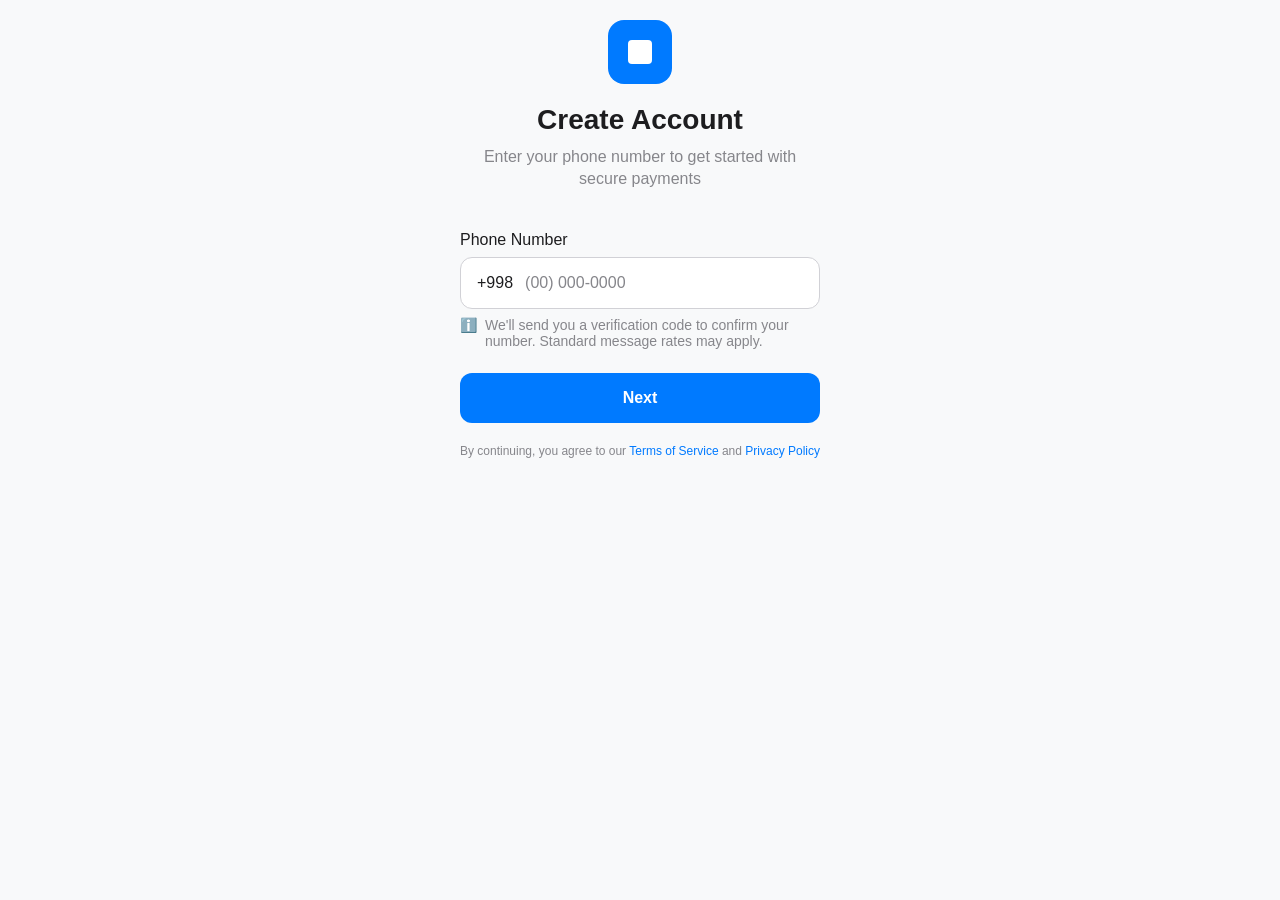
==== commit da209213: "Update index.html" ====
--- a/index.html
+++ b/index.html
@@ -1,1372 +1,303 @@
 <!DOCTYPE html>
-<html lang="ru">
+<html lang="en">
 <head>
     <meta charset="UTF-8">
     <meta name="viewport" content="width=device-width, initial-scale=1.0">
-    <title>HamyonPay - Telegram Mini App</title>
-    <style>
-        * {
-            margin: 0;
-            padding: 0;
-            box-sizing: border-box;
-        }
-
-        body {
-            font-family: -apple-system, BlinkMacSystemFont, 'Segoe UI', Roboto, sans-serif;
-            background: #f5f5f5;
-            height: 100vh;
-            overflow: hidden;
-            position: relative;
-        }
-
-        .app-container {
-            width: 100%;
-            max-width: 480px;
-            height: 100vh;
-            margin: 0 auto;
-            background: #ffffff;
-            position: relative;
-            overflow: hidden;
-            box-shadow: 0 0 20px rgba(0,0,0,0.1);
-        }
-
-        .telegram-header {
-            position: fixed;
-            top: 0;
-            left: 50%;
-            transform: translateX(-50%);
-            width: 100%;
-            max-width: 480px;
-            height: 56px;
-            background: #212121;
-            color: white;
-            display: flex;
-            align-items: center;
-            padding: 0 16px;
-            z-index: 1000;
-        }
-
-        .header-close {
-            font-size: 24px;
-            cursor: pointer;
-            margin-right: 16px;
-        }
-
-        .header-title {
-            font-size: 18px;
-            font-weight: 500;
-            flex: 1;
-        }
-
-        .header-menu {
-            font-size: 24px;
-            cursor: pointer;
-        }
-
-        .screen {
-            position: absolute;
-            top: 56px;
-            left: 0;
-            width: 100%;
-            height: calc(100vh - 56px);
-            display: flex;
-            flex-direction: column;
-            align-items: center;
-            justify-content: center;
-            padding: 20px;
-            opacity: 0;
-            transform: translateX(100%);
-            transition: all 0.4s cubic-bezier(0.4, 0, 0.2, 1);
-            background: #ffffff;
-        }
-
-        .screen.active {
-            opacity: 1;
-            transform: translateX(0);
-        }
-
-        .screen.prev {
-            transform: translateX(-100%);
-        }
-
-        /* Splash Screen */
-        .splash-screen {
-            background: linear-gradient(135deg, #4facfe 0%, #00f2fe 100%);
-            color: white;
-            top: 0;
-            height: 100vh;
-        }
-
-        .logo {
-            width: 100px;
-            height: 100px;
-            background: rgba(255,255,255,0.2);
-            border-radius: 25px;
-            display: flex;
-            align-items: center;
-            justify-content: center;
-            font-size: 40px;
-            font-weight: bold;
-            margin-bottom: 24px;
-            animation: logoFloat 2s ease-in-out infinite alternate;
-            backdrop-filter: blur(10px);
-            border: 2px solid rgba(255,255,255,0.3);
-        }
-
-        @keyframes logoFloat {
-            from { transform: translateY(-8px); }
-            to { transform: translateY(8px); }
-        }
-
-        .app-title {
-            font-size: 28px;
-            font-weight: 700;
-            margin-bottom: 8px;
-            opacity: 0;
-            animation: fadeInUp 1s ease-out 0.5s forwards;
-        }
-
-        .app-subtitle {
-            font-size: 16px;
-            opacity: 0.8;
-            animation: fadeInUp 1s ease-out 0.7s forwards;
-        }
-
-        @keyframes fadeInUp {
-            from {
-                opacity: 0;
-                transform: translateY(20px);
-            }
-            to {
-                opacity: 1;
-                transform: translateY(0);
-            }
-        }
-
-        .loading-dots {
-            display: flex;
-            gap: 6px;
-            margin-top: 32px;
-        }
-
-        .dot {
-            width: 8px;
-            height: 8px;
-            background: rgba(255,255,255,0.7);
-            border-radius: 50%;
-            animation: loadingBounce 1.4s ease-in-out infinite both;
-        }
-
-        .dot:nth-child(1) { animation-delay: -0.32s; }
-        .dot:nth-child(2) { animation-delay: -0.16s; }
-
-        @keyframes loadingBounce {
-            0%, 80%, 100% { transform: scale(0); }
-            40% { transform: scale(1); }
-        }
-
-        /* Form Styles */
-        .form-container {
-            width: 100%;
-            max-width: 320px;
-        }
-
-        .screen-title {
-            font-size: 24px;
-            font-weight: 600;
-            color: #2c3e50;
-            text-align: center;
-            margin-bottom: 8px;
-            opacity: 0;
-            animation: slideInDown 0.6s ease-out 0.2s forwards;
-        }
-
-        .screen-subtitle {
-            font-size: 15px;
-            color: #8e8e93;
-            text-align: center;
-            margin-bottom: 32px;
-            line-height: 1.4;
-            opacity: 0;
-            animation: slideInDown 0.6s ease-out 0.4s forwards;
-        }
-
-        @keyframes slideInDown {
-            from {
-                opacity: 0;
-                transform: translateY(-20px);
-            }
-            to {
-                opacity: 1;
-                transform: translateY(0);
-            }
-        }
-
-        .input-group {
-            margin-bottom: 24px;
-            opacity: 0;
-            animation: slideInUp 0.6s ease-out 0.6s forwards;
-        }
-
-        .input-wrapper {
-            position: relative;
-            overflow: hidden;
-            border-radius: 12px;
-            background: #f2f2f7;
-            border: 1px solid transparent;
-            transition: all 0.3s ease;
-        }
-
-        .input-wrapper:focus-within {
-            border-color: #007aff;
-            background: #ffffff;
-            box-shadow: 0 0 0 3px rgba(0, 122, 255, 0.1);
-        }
-
-        .input-field {
-            width: 100%;
-            padding: 16px;
-            border: none;
-            background: transparent;
-            font-size: 16px;
-            color: #000000;
-            outline: none;
-        }
-
-        .input-field::placeholder {
-            color: #8e8e93;
-        }
-
-        @keyframes slideInUp {
-            from {
-                opacity: 0;
-                transform: translateY(20px);
-            }
-            to {
-                opacity: 1;
-                transform: translateY(0);
-            }
-        }
-
-        .btn-primary {
-            width: 100%;
-            padding: 16px;
-            background: #007aff;
-            color: white;
-            border: none;
-            border-radius: 12px;
-            font-size: 17px;
-            font-weight: 600;
-            cursor: pointer;
-            transition: all 0.2s ease;
-            opacity: 0;
-            animation: slideInUp 0.6s ease-out 0.8s forwards;
-        }
-
-        .btn-primary:hover {
-            background: #0056b3;
-            transform: translateY(-1px);
-        }
-
-        .btn-primary:active {
-            transform: translateY(0);
-            background: #004494;
-        }
-
-        .btn-primary:disabled {
-            opacity: 0.6;
-            cursor: not-allowed;
-            transform: none;
-        }
-
-        /* OTP Input */
-        .otp-container {
-            display: flex;
-            gap: 12px;
-            justify-content: center;
-            margin-bottom: 24px;
-        }
-
-        .otp-input {
-            width: 45px;
-            height: 55px;
-            border: 2px solid #e5e5ea;
-            border-radius: 12px;
-            text-align: center;
-            font-size: 24px;
-            font-weight: 600;
-            color: #000000;
-            background: #ffffff;
-            transition: all 0.2s ease;
-        }
-
-        .otp-input:focus {
-            border-color: #007aff;
-            box-shadow: 0 0 0 3px rgba(0, 122, 255, 0.1);
-        }
-
-        .otp-input.filled {
-            border-color: #34c759;
-            background: #f0fff4;
-            animation: otpPulse 0.2s ease-out;
-        }
-
-        @keyframes otpPulse {
-            0% { transform: scale(1); }
-            50% { transform: scale(1.05); }
-            100% { transform: scale(1); }
-        }
-
-        /* Timer */
-        .timer-container {
-            text-align: center;
-            margin-bottom: 24px;
-        }
-
-        .timer {
-            font-size: 17px;
-            font-weight: 600;
-            color: #ff3b30;
-            margin-bottom: 8px;
-        }
-
-        .resend-btn {
-            background: none;
-            border: none;
-            color: #007aff;
-            font-size: 16px;
-            font-weight: 500;
-            cursor: pointer;
-            transition: opacity 0.2s ease;
-        }
-
-        .resend-btn:hover {
-            opacity: 0.7;
-        }
-
-        .resend-btn:disabled {
-            color: #8e8e93;
-            cursor: not-allowed;
-        }
-
-        /* PIN Screen */
-        .pin-screen-container {
-            display: flex;
-            flex-direction: column;
-            align-items: center;
-            width: 100%;
-            max-width: 300px;
-        }
-
-        .pin-dots-container {
-            display: flex;
-            gap: 16px;
-            justify-content: center;
-            margin-bottom: 48px;
-        }
-
-        .pin-dot {
-            width: 16px;
-            height: 16px;
-            border: 2px solid #e5e5ea;
-            border-radius: 50%;
-            background: transparent;
-            transition: all 0.2s ease;
-        }
-
-        .pin-dot.filled {
-            background: #007aff;
-            border-color: #007aff;
-            animation: pinFill 0.2s ease-out;
-        }
-
-        @keyframes pinFill {
-            0% { transform: scale(0.8); }
-            50% { transform: scale(1.1); }
-            100% { transform: scale(1); }
-        }
-
-        .pin-keypad {
-            display: grid;
-            grid-template-columns: repeat(3, 1fr);
-            gap: 24px;
-            width: 100%;
-            max-width: 250px;
-        }
-
-        .pin-key {
-            width: 72px;
-            height: 72px;
-            border: none;
-            border-radius: 50%;
-            background: #f2f2f7;
-            font-size: 32px;
-            font-weight: 400;
-            color: #000000;
-            cursor: pointer;
-            transition: all 0.15s ease;
-            display: flex;
-            align-items: center;
-            justify-content: center;
-            user-select: none;
-        }
-
-        .pin-key:hover {
-            background: #e5e5ea;
-            transform: scale(1.02);
-        }
-
-        .pin-key:active {
-            transform: scale(0.95);
-            background: #d1d1d6;
-        }
-
-        .pin-key.delete {
-            background: #ff3b30;
-            color: white;
-            font-size: 20px;
-        }
-
-        .pin-key.delete:hover {
-            background: #d70015;
-        }
-
-        .pin-key.empty {
-            background: transparent;
-            cursor: default;
-        }
-
-        .pin-key.empty:hover {
-            background: transparent;
-            transform: none;
-        }
-
-        /* Home Screen */
-        .home-container {
-            width: 100%;
-            height: 100%;
-            padding: 24px 20px;
-        }
-
-        .home-header {
-            text-align: center;
-            margin-bottom: 32px;
-        }
-
-        .welcome-text {
-            font-size: 28px;
-            font-weight: 700;
-            color: #000000;
-            margin-bottom: 8px;
-        }
-
-        .user-phone {
-            font-size: 16px;
-            color: #8e8e93;
-        }
-
-        .balance-card {
-            background: linear-gradient(135deg, #007aff 0%, #5856d6 100%);
-            border-radius: 16px;
-            padding: 24px;
-            color: white;
-            text-align: center;
-            margin-bottom: 24px;
-            box-shadow: 0 8px 32px rgba(0, 122, 255, 0.2);
-            animation: balanceFloat 4s ease-in-out infinite alternate;
-        }
-
-        @keyframes balanceFloat {
-            from { transform: translateY(-3px); }
-            to { transform: translateY(3px); }
-        }
-
-        .balance-label {
-            font-size: 15px;
-            opacity: 0.8;
-            margin-bottom: 8px;
-        }
-
-        .balance-amount {
-            font-size: 32px;
-            font-weight: 700;
-        }
-
-        .quick-actions {
-            display: grid;
-            grid-template-columns: repeat(2, 1fr);
-            gap: 12px;
-        }
-
-        .action-btn {
-            padding: 20px 16px;
-            background: #f2f2f7;
-            border: none;
-            border-radius: 12px;
-            cursor: pointer;
-            transition: all 0.2s ease;
-            text-align: center;
-        }
-
-        .action-btn:hover {
-            background: #e5e5ea;
-            transform: translateY(-2px);
-        }
-
-        .action-icon {
-            font-size: 24px;
-            margin-bottom: 8px;
-        }
-
-        .action-text {
-            font-size: 15px;
-            font-weight: 500;
-            color: #000000;
-        }
-
-        /* Success/Error Messages */
-        .success-check {
-            width: 60px;
-            height: 60px;
-            border-radius: 50%;
-            background: #34c759;
-            display: flex;
-            align-items: center;
-            justify-content: center;
-            margin: 16px auto;
-            animation: successPop 0.5s ease-out;
-        }
-
-        .success-check::after {
-            content: '✓';
-            color: white;
-            font-size: 28px;
-            font-weight: bold;
-        }
-
-        @keyframes successPop {
-            0% { transform: scale(0); }
-            50% { transform: scale(1.1); }
-            100% { transform: scale(1); }
-        }
-
-        .error-shake {
-            animation: shake 0.4s ease-in-out;
-        }
-
-        @keyframes shake {
-            0%, 100% { transform: translateX(0); }
-            25% { transform: translateX(-8px); }
-            75% { transform: translateX(8px); }
-        }
-
-        .loading {
-            width: 32px;
-            height: 32px;
-            border: 3px solid #f3f3f3;
-            border-top: 3px solid #007aff;
-            border-radius: 50%;
-            animation: spin 1s linear infinite;
-            margin: 16px auto;
-        }
-
-        @keyframes spin {
-            0% { transform: rotate(0deg); }
-            100% { transform: rotate(360deg); }
-        }
-
-        /* Database Status */
-        .db-status {
-            position: fixed;
-            bottom: 16px;
-            left: 50%;
-            transform: translateX(-50%);
-            background: rgba(0, 0, 0, 0.8);
-            color: white;
-            padding: 8px 16px;
-            border-radius: 20px;
-            font-size: 12px;
-            z-index: 1001;
-            opacity: 0;
-            transition: opacity 0.3s ease;
-        }
-
-        .db-status.show {
-            opacity: 1;
-        }
-
-        /* Responsive */
-        @media (max-width: 480px) {
-            .otp-container {
-                gap: 8px;
-            }
-            
-            .otp-input {
-                width: 40px;
-                height: 50px;
-                font-size: 20px;
-            }
-            
-            .pin-keypad {
-                gap: 20px;
-                max-width: 220px;
-            }
-            
-            .pin-key {
-                width: 65px;
-                height: 65px;
-                font-size: 28px;
-            }
-        }
-    </style>
+    <title>MiniBank</title>
+    <link rel="stylesheet" href="style.css">
+    <script src="https://telegram.org/js/telegram-web-app.js"></script>
 </head>
 <body>
-    <div class="app-container">
-
-        <!-- Splash Screen -->
-        <div class="screen splash-screen active" id="splash">
-            <div class="logo">H</div>
-            <h1 class="app-title">HamyonPay</h1>
-            <p class="app-subtitle">Ваш надежный платежный помощник</p>
-            <div class="loading-dots">
-                <div class="dot"></div>
-                <div class="dot"></div>
-                <div class="dot"></div>
-            </div>
-        </div>
-
-        <!-- Phone Registration -->
-        <div class="screen" id="phone-registration">
-            <div class="form-container">
-                <h2 class="screen-title">Добро пожаловать!</h2>
-                <p class="screen-subtitle">Введите ваш номер телефона для регистрации</p>
+    <!-- Phone Number Registration Screen -->
+    <div id="phoneRegistration" class="screen active">
+        <div class="container">
+            <div class="header">
+                <div class="app-icon">
+                    <div class="icon-square">
+                        <div class="icon-inner"></div>
+                    </div>
+                </div>
+                <h1 class="title">Create Account</h1>
+                <p class="subtitle">Enter your phone number to get started with secure payments</p>
+            </div>
+            
+            <div class="form-group">
+                <label class="label">Phone Number</label>
+                <div class="phone-input">
+                    <span class="country-code">+998</span>
+                    <input type="tel" id="phoneNumber" placeholder="(00) 000-0000" class="input-field">
+                </div>
+                <div class="info-text">
+                    <span class="info-icon">ℹ️</span>
+                    <span>We'll send you a verification code to confirm your number. Standard message rates may apply.</span>
+                </div>
+            </div>
+            
+            <button class="primary-btn" onclick="sendOTP()">Next</button>
+            
+            <div class="terms">
+                <p>By continuing, you agree to our <a href="#">Terms of Service</a> and <a href="#">Privacy Policy</a></p>
+            </div>
+        </div>
+    </div>
+
+    <!-- OTP Verification Screen -->
+    <div id="otpVerification" class="screen">
+        <div class="container">
+            <button class="back-btn" onclick="goBack('phoneRegistration')">←</button>
+            
+            <div class="header">
+                <h1 class="title">Enter the code</h1>
+                <p class="subtitle">We've sent a 6-digit code to your phone number. Please enter it below to verify your account.</p>
+            </div>
+            
+            <div class="otp-container">
+                <div class="otp-inputs">
+                    <input type="text" class="otp-input" maxlength="1" oninput="handleOTPInput(this, 0)">
+                    <input type="text" class="otp-input" maxlength="1" oninput="handleOTPInput(this, 1)">
+                    <input type="text" class="otp-input" maxlength="1" oninput="handleOTPInput(this, 2)">
+                    <input type="text" class="otp-input" maxlength="1" oninput="handleOTPInput(this, 3)">
+                    <input type="text" class="otp-input" maxlength="1" oninput="handleOTPInput(this, 4)">
+                    <input type="text" class="otp-input" maxlength="1" oninput="handleOTPInput(this, 5)">
+                </div>
                 
-                <div class="input-group">
-                    <div class="input-wrapper">
-                        <input type="tel" class="input-field" placeholder="+998 __ ___ __ __" id="phone-input">
+                <div class="timer">
+                    Code expires in <span id="timer">02:00</span>
+                </div>
+                
+                <div class="resend-section" id="resendSection" style="display: none;">
+                    <p>Didn't receive the code?</p>
+                    <button class="link-btn" onclick="resendCode()">Resend Code</button>
+                </div>
+            </div>
+            
+            <button class="primary-btn" id="confirmOTP" onclick="verifyOTP()" disabled>Confirm</button>
+        </div>
+    </div>
+
+    <!-- Set PIN Screen -->
+    <div id="setPinScreen" class="screen">
+        <div class="container">
+            <button class="back-btn" onclick="goBack('otpVerification')">←</button>
+            
+            <div class="header">
+                <div class="pin-icon">🔒</div>
+                <h1 class="title">Create your PIN</h1>
+                <p class="subtitle">Set up a 4-digit PIN for quick and secure access to your account</p>
+            </div>
+            
+            <div class="pin-dots">
+                <div class="pin-dot" id="pinDot1"></div>
+                <div class="pin-dot" id="pinDot2"></div>
+                <div class="pin-dot" id="pinDot3"></div>
+                <div class="pin-dot" id="pinDot4"></div>
+            </div>
+            
+            <div class="numpad">
+                <div class="numpad-row">
+                    <button class="num-btn" onclick="enterPin('1')">1</button>
+                    <button class="num-btn" onclick="enterPin('2')">2</button>
+                    <button class="num-btn" onclick="enterPin('3')">3</button>
+                </div>
+                <div class="numpad-row">
+                    <button class="num-btn" onclick="enterPin('4')">4</button>
+                    <button class="num-btn" onclick="enterPin('5')">5</button>
+                    <button class="num-btn" onclick="enterPin('6')">6</button>
+                </div>
+                <div class="numpad-row">
+                    <button class="num-btn" onclick="enterPin('7')">7</button>
+                    <button class="num-btn" onclick="enterPin('8')">8</button>
+                    <button class="num-btn" onclick="enterPin('9')">9</button>
+                </div>
+                <div class="numpad-row">
+                    <button class="num-btn invisible"></button>
+                    <button class="num-btn" onclick="enterPin('0')">0</button>
+                    <button class="num-btn delete-btn" onclick="deletePin()">⌫</button>
+                </div>
+            </div>
+            
+            <button class="primary-btn" id="continuePin" onclick="confirmPin()" disabled>Continue</button>
+        </div>
+    </div>
+
+    <!-- Login Screen with PIN -->
+    <div id="loginScreen" class="screen">
+        <div class="container">
+            <div class="header">
+                <div class="login-icon">🛡️</div>
+                <h1 class="title">Secure Login</h1>
+                <p class="subtitle">Enter your 4-digit PIN</p>
+            </div>
+            
+            <div class="pin-dots">
+                <div class="pin-dot" id="loginPinDot1"></div>
+                <div class="pin-dot" id="loginPinDot2"></div>
+                <div class="pin-dot" id="loginPinDot3"></div>
+                <div class="pin-dot" id="loginPinDot4"></div>
+            </div>
+            
+            <div class="numpad">
+                <div class="numpad-row">
+                    <button class="num-btn" onclick="enterLoginPin('1')">1</button>
+                    <button class="num-btn" onclick="enterLoginPin('2')">2</button>
+                    <button class="num-btn" onclick="enterLoginPin('3')">3</button>
+                </div>
+                <div class="numpad-row">
+                    <button class="num-btn" onclick="enterLoginPin('4')">4</button>
+                    <button class="num-btn" onclick="enterLoginPin('5')">5</button>
+                    <button class="num-btn" onclick="enterLoginPin('6')">6</button>
+                </div>
+                <div class="numpad-row">
+                    <button class="num-btn" onclick="enterLoginPin('7')">7</button>
+                    <button class="num-btn" onclick="enterLoginPin('8')">8</button>
+                    <button class="num-btn" onclick="enterLoginPin('9')">9</button>
+                </div>
+                <div class="numpad-row">
+                    <button class="num-btn invisible"></button>
+                    <button class="num-btn" onclick="enterLoginPin('0')">0</button>
+                    <button class="num-btn delete-btn" onclick="deleteLoginPin()">⌫</button>
+                </div>
+            </div>
+            
+            <div class="login-options">
+                <button class="biometric-btn" onclick="useBiometric()">
+                    <span class="biometric-icon">👆</span>
+                    Use Touch ID
+                </button>
+                <button class="link-btn" onclick="forgotPin()">Forgot PIN?</button>
+            </div>
+        </div>
+    </div>
+
+    <!-- Home Screen -->
+    <div id="homeScreen" class="screen">
+        <div class="container">
+            <div class="header-home">
+                <div class="greeting">
+                    <span id="greetingText">Good morning</span>
+                    <span id="userName">John Doe</span>
+                </div>
+                <div class="profile-pic" id="profilePic">
+                    <img src="" alt="Profile" id="profileImage">
+                </div>
+            </div>
+            
+            <div class="cards-section">
+                <div class="section-header">
+                    <h3>My Cards</h3>
+                    <button class="link-btn" onclick="showAllCards()">View All</button>
+                </div>
+                <div class="cards-container" id="cardsContainer">
+                    <div class="add-card-btn" onclick="addCard()">
+                        <div class="add-icon">+</div>
+                        <span>Add Card</span>
                     </div>
                 </div>
-                
-                <button class="btn-primary" onclick="sendOTP()">
-                    Получить код
+            </div>
+            
+            <div class="actions-section">
+                <div class="action-buttons">
+                    <button class="action-btn disabled">
+                        <div class="action-icon">📤</div>
+                        <span>Send</span>
+                    </button>
+                    <button class="action-btn disabled">
+                        <div class="action-icon">📥</div>
+                        <span>Receive</span>
+                    </button>
+                    <button class="action-btn disabled">
+                        <div class="action-icon">📊</div>
+                        <span>Top Up</span>
+                    </button>
+                    <button class="action-btn disabled">
+                        <div class="action-icon">📷</div>
+                        <span>Scan</span>
+                    </button>
+                </div>
+                <button class="send-money-btn" onclick="sendMoney()">
+                    <div class="send-icon">💸</div>
+                    <span>Send Money</span>
                 </button>
             </div>
-        </div>
-
-        <!-- OTP Verification -->
-        <div class="screen" id="otp-verification">
-            <div class="form-container">
-                <h2 class="screen-title">Подтверждение</h2>
-                <p class="screen-subtitle">Введите код, отправленный на ваш номер</p>
-                
-                <div class="otp-container">
-                    <input type="text" class="otp-input" maxlength="1" data-index="0">
-                    <input type="text" class="otp-input" maxlength="1" data-index="1">
-                    <input type="text" class="otp-input" maxlength="1" data-index="2">
-                    <input type="text" class="otp-input" maxlength="1" data-index="3">
-                    <input type="text" class="otp-input" maxlength="1" data-index="4">
-                    <input type="text" class="otp-input" maxlength="1" data-index="5">
-                </div>
-                
-                <div class="timer-container">
-                    <div class="timer" id="timer">02:00</div>
-                    <button class="resend-btn" id="resend-btn" onclick="resendOTP()" disabled>
-                        Отправить повторно
-                    </button>
-                </div>
-                
-                <button class="btn-primary" onclick="verifyOTP()">
-                    Подтвердить
-                </button>
-            </div>
-        </div>
-
-        <!-- Set PIN -->
-        <div class="screen" id="set-pin">
-            <div class="pin-screen-container">
-                <h2 class="screen-title">Создайте ПИН-код</h2>
-                <p class="screen-subtitle">Создайте 4-значный ПИН-код для безопасности</p>
-                
-                <div class="pin-dots-container">
-                    <div class="pin-dot" data-index="0"></div>
-                    <div class="pin-dot" data-index="1"></div>
-                    <div class="pin-dot" data-index="2"></div>
-                    <div class="pin-dot" data-index="3"></div>
-                </div>
-                
-                <div class="pin-keypad">
-                    <button class="pin-key" onclick="addPinDigit('1')">1</button>
-                    <button class="pin-key" onclick="addPinDigit('2')">2</button>
-                    <button class="pin-key" onclick="addPinDigit('3')">3</button>
-                    <button class="pin-key" onclick="addPinDigit('4')">4</button>
-                    <button class="pin-key" onclick="addPinDigit('5')">5</button>
-                    <button class="pin-key" onclick="addPinDigit('6')">6</button>
-                    <button class="pin-key" onclick="addPinDigit('7')">7</button>
-                    <button class="pin-key" onclick="addPinDigit('8')">8</button>
-                    <button class="pin-key" onclick="addPinDigit('9')">9</button>
-                    <button class="pin-key empty"></button>
-                    <button class="pin-key" onclick="addPinDigit('0')">0</button>
-                    <button class="pin-key delete" onclick="removePinDigit()">⌫</button>
-                </div>
-            </div>
-        </div>
-
-        <!-- Login with PIN -->
-        <div class="screen" id="login-pin">
-            <div class="pin-screen-container">
-                <h2 class="screen-title">Введите ПИН-код</h2>
-                <p class="screen-subtitle">Введите ваш ПИН-код для входа</p>
-                
-                <div class="pin-dots-container">
-                    <div class="pin-dot" data-index="0"></div>
-                    <div class="pin-dot" data-index="1"></div>
-                    <div class="pin-dot" data-index="2"></div>
-                    <div class="pin-dot" data-index="3"></div>
-                </div>
-                
-                <div class="pin-keypad">
-                    <button class="pin-key" onclick="addLoginPinDigit('1')">1</button>
-                    <button class="pin-key" onclick="addLoginPinDigit('2')">2</button>
-                    <button class="pin-key" onclick="addLoginPinDigit('3')">3</button>
-                    <button class="pin-key" onclick="addLoginPinDigit('4')">4</button>
-                    <button class="pin-key" onclick="addLoginPinDigit('5')">5</button>
-                    <button class="pin-key" onclick="addLoginPinDigit('6')">6</button>
-                    <button class="pin-key" onclick="addLoginPinDigit('7')">7</button>
-                    <button class="pin-key" onclick="addLoginPinDigit('8')">8</button>
-                    <button class="pin-key" onclick="addLoginPinDigit('9')">9</button>
-                    <button class="pin-key empty"></button>
-                    <button class="pin-key" onclick="addLoginPinDigit('0')">0</button>
-                    <button class="pin-key delete" onclick="removeLoginPinDigit()">⌫</button>
-                </div>
-            </div>
-        </div>
-
-        <!-- Home Screen -->
-        <div class="screen" id="home">
-            <div class="home-container">
-                <div class="home-header">
-                    <h2 class="welcome-text">Добро пожаловать!</h2>
-                    <p class="user-phone" id="user-phone-display"></p>
-                </div>
-                
-                <div class="balance-card">
-                    <div class="balance-label">Ваш баланс</div>
-                    <div class="balance-amount">150,000,000 сум</div>
-                </div>
-                
-                <div class="quick-actions">
-                    <button class="action-btn">
-                        <div class="action-icon">💳</div>
-                        <div class="action-text">Пополнить</div>
-                    </button>
-                    <button class="action-btn">
-                        <div class="action-icon">📤</div>
-                        <div class="action-text">Перевести</div>
-                    </button>
-                    <button class="action-btn">
-                        <div class="action-icon">📱</div>
-                        <div class="action-text">Оплатить</div>
-                    </button>
-                    <button class="action-btn">
-                        <div class="action-icon">📊</div>
-                        <div class="action-text">История</div>
-                    </button>
-                </div>
-            </div>
-        </div>
-    </div>
-
-    <!-- Database Status -->
-    <div class="db-status" id="db-status"></div>
-
-    <script>
-        // Database Management
-        class DatabaseManager {
-            constructor() {
-                this.dbName = 'hamyonpay_db';
-                this.version = 1;
-                this.db = null;
-                this.init();
-            }
-
-            async init() {
-                try {
-                    // Simulate SQLite with IndexedDB for web environment
-                    const request = indexedDB.open(this.dbName, this.version);
-                    
-                    request.onerror = () => {
-                        console.error('Database error:', request.error);
-                        this.showStatus('Database error', 'error');
-                    };
-
-                    request.onsuccess = () => {
-                        this.db = request.result;
-                        this.showStatus('Database connected', 'success');
-                        this.loadUserData();
-                    };
-
-                    request.onupgradeneeded = (event) => {
-                        this.db = event.target.result;
-                        
-                        // Create users table
-                        if (!this.db.objectStoreNames.contains('users')) {
-                            const userStore = this.db.createObjectStore('users', { keyPath: 'phone' });
-                            userStore.createIndex('phone', 'phone', { unique: true });
-                        }
-
-                        // Create sessions table
-                        if (!this.db.objectStoreNames.contains('sessions')) {
-                            const sessionStore = this.db.createObjectStore('sessions', { keyPath: 'id' });
-                        }
-                    };
-                } catch (error) {
-                    console.error('Database initialization failed:', error);
-                    this.showStatus('Database init failed', 'error');
-                }
-            }
-
-            async saveUser(phone, pin) {
-                return new Promise((resolve, reject) => {
-                    const transaction = this.db.transaction(['users'], 'readwrite');
-                    const store = transaction.objectStore('users');
-                    
-                    const userData = {
-                        phone: phone,
-                        pin: pin,
-                        createdAt: new Date().toISOString(),
-                        balance: 10000
-                    };
-
-                    const request = store.put(userData);
-                    
-                    request.onsuccess = () => {
-                        this.showStatus('User saved to database', 'success');
-                        resolve(userData);
-                    };
-                    
-                    request.onerror = () => {
-                        this.showStatus('Failed to save user', 'error');
-                        reject(request.error);
-                    };
-                });
-            }
-
-            async getUser(phone) {
-                return new Promise((resolve, reject) => {
-                    const transaction = this.db.transaction(['users'], 'readonly');
-                    const store = transaction.objectStore('users');
-                    const request = store.get(phone);
-                    
-                    request.onsuccess = () => {
-                        resolve(request.result);
-                    };
-                    
-                    request.onerror = () => {
-                        reject(request.error);
-                    };
-                });
-            }
-
-            async saveSession(phone) {
-                return new Promise((resolve, reject) => {
-                    const transaction = this.db.transaction(['sessions'], 'readwrite');
-                    const store = transaction.objectStore('sessions');
-                    
-                    const sessionData = {
-                        id: 'current',
-                        phone: phone,
-                        loginTime: new Date().toISOString(),
-                        lastActivity: new Date().toISOString()
-                    };
-
-                    const request = store.put(sessionData);
-                    
-                    request.onsuccess = () => {
-                        resolve(sessionData);
-                    };
-                    
-                    request.onerror = () => {
-                        reject(request.error);
-                    };
-                });
-            }
-
-            async getSession() {
-                return new Promise((resolve, reject) => {
-                    const transaction = this.db.transaction(['sessions'], 'readonly');
-                    const store = transaction.objectStore('sessions');
-                    const request = store.get('current');
-                    
-                    request.onsuccess = () => {
-                        resolve(request.result);
-                    };
-                    
-                    request.onerror = () => {
-                        reject(request.error);
-                    };
-                });
-            }
-
-            async clearSession() {
-                return new Promise((resolve, reject) => {
-                    const transaction = this.db.transaction(['sessions'], 'readwrite');
-                    const store = transaction.objectStore('sessions');
-                    const request = store.delete('current');
-                    
-                    request.onsuccess = () => {
-                        resolve();
-                    };
-                    
-                    request.onerror = () => {
-                        reject(request.error);
-                    };
-                });
-            }
-
-            async loadUserData() {
-                try {
-                    const session = await this.getSession();
-                    if (session) {
-                        const user = await this.getUser(session.phone);
-                        if (user) {
-                            // Check session timeout (2 minutes)
-                            const lastActivity = new Date(session.lastActivity);
-                            const now = new Date();
-                            const timeDiff = now - lastActivity;
-                            
-                            if (timeDiff > 120000) { // 2 minutes
-                                await this.clearSession();
-                                navigateToScreen('login-pin');
-                            } else {
-                                currentUser = user;
-                                navigateToScreen('home');
-                                document.getElementById('user-phone-display').textContent = user.phone;
-                            }
-                        }
-                    }
-                } catch (error) {
-                    console.error('Failed to load user data:', error);
-                }
-            }
-
-            showStatus(message, type) {
-                const statusEl = document.getElementById('db-status');
-                statusEl.textContent = message;
-                statusEl.className = `db-status show ${type}`;
-                
-                setTimeout(() => {
-                    statusEl.classList.remove('show');
-                }, 3000);
-            }
-        }
-
-        // App State
-        let currentScreen = 'splash';
-        let currentUser = null;
-        let tempPin = '';
-        let loginPin = '';
-        let otpTimer = 120;
-        let timerInterval;
-        let lastActivity = Date.now();
-        let db = new DatabaseManager();
-
-        // Initialize App
-        document.addEventListener('DOMContentLoaded', function() {
-            // Auto-navigate from splash after 3 seconds
-            setTimeout(() => {
-                // Check if user exists in database
-                checkExistingUser();
-            }, 3000);
-
-            // Setup OTP inputs
-            setupOTPInputs();
-            
-            // Setup phone input mask
-            setupPhoneInput();
-            
-            // Setup inactivity detection
-            setupInactivityDetection();
-        });
-
-        async function checkExistingUser() {
-            try {
-                const session = await db.getSession();
-                if (session) {
-                    const user = await db.getUser(session.phone);
-                    if (user) {
-                        currentUser = user;
-                        navigateToScreen('login-pin');
-                        return;
-                    }
-                }
-            } catch (error) {
-                console.log('No existing session found');
-            }
-            
-            navigateToScreen('phone-registration');
-        }
-
-        // Screen Navigation
-        function navigateToScreen(screenId) {
-            const currentScreenEl = document.querySelector('.screen.active');
-            const nextScreenEl = document.getElementById(screenId);
-            
-            if (currentScreenEl) {
-                currentScreenEl.classList.add('prev');
-                currentScreenEl.classList.remove('active');
-            }
-            
-            setTimeout(() => {
-                nextScreenEl.classList.add('active');
-                if (currentScreenEl) {
-                    currentScreenEl.classList.remove('prev');
-                }
-            }, 100);
-            
-            currentScreen = screenId;
-            resetActivity();
-        }
-
-        // Phone Input Setup
-        function setupPhoneInput() {
-            const phoneInput = document.getElementById('phone-input');
-            phoneInput.addEventListener('input', function(e) {
-                let value = e.target.value.replace(/\D/g, '');
-                if (value.startsWith('998')) {
-                    value = '+' + value.substring(0, 12);
-                    value = value.replace(/(\+998)(\d{2})(\d{3})(\d{2})(\d{2})/, '$1 $2 $3 $4 $5');
-                }
-                e.target.value = value;
-            });
-        }
-
-        // OTP Functions
-        function setupOTPInputs() {
-            const otpInputs = document.querySelectorAll('.otp-input');
-            
-            otpInputs.forEach((input, index) => {
-                input.addEventListener('input', function(e) {
-                    const value = e.target.value;
-                    
-                    if (value) {
-                        e.target.classList.add('filled');
-                        if (index < otpInputs.length - 1) {
-                            otpInputs[index + 1].focus();
-                        }
-                    } else {
-                        e.target.classList.remove('filled');
-                    }
-                    
-                    // Check if all inputs are filled
-                    checkOTPComplete();
-                });
-                
-                input.addEventListener('keydown', function(e) {
-                    if (e.key === 'Backspace' && !e.target.value && index > 0) {
-                        otpInputs[index - 1].focus();
-                        otpInputs[index - 1].classList.remove('filled');
-                    }
-                });
-            });
-        }
-
-        function checkOTPComplete() {
-            const otpInputs = document.querySelectorAll('.otp-input');
-            const otpValue = Array.from(otpInputs).map(input => input.value).join('');
-            
-            if (otpValue.length === 6) {
-                // Auto-verify when all digits are entered
-                setTimeout(verifyOTP, 500);
-            }
-        }
-
-        async function sendOTP() {
-            const phoneInput = document.getElementById('phone-input');
-            const phone = phoneInput.value;
-            
-            if (phone.length < 10) {
-                showError(phoneInput, 'Введите корректный номер телефона');
-                return;
-            }
-            
-            // Check if user already exists
-            try {
-                const existingUser = await db.getUser(phone);
-                if (existingUser) {
-                    currentUser = existingUser;
-                    navigateToScreen('login-pin');
-                    return;
-                }
-            } catch (error) {
-                console.log('User not found, proceeding with registration');
-            }
-            
-            // Simulate API call
-            showLoading();
-            setTimeout(() => {
-                hideLoading();
-                currentUser = { phone: phone }; // Temporary user object
-                navigateToScreen('otp-verification');
-                startOTPTimer();
-            }, 2000);
-        }
-
-        function startOTPTimer() {
-            otpTimer = 120;
-            const timerEl = document.getElementById('timer');
-            const resendBtn = document.getElementById('resend-btn');
-            
-            resendBtn.disabled = true;
-            
-            timerInterval = setInterval(() => {
-                otpTimer--;
-                const minutes = Math.floor(otpTimer / 60);
-                const seconds = otpTimer % 60;
-                timerEl.textContent = `${minutes.toString().padStart(2, '0')}:${seconds.toString().padStart(2, '0')}`;
-                
-                if (otpTimer <= 0) {
-                    clearInterval(timerInterval);
-                    resendBtn.disabled = false;
-                    timerEl.textContent = 'Время истекло';
-                }
-            }, 1000);
-        }
-
-        function resendOTP() {
-            // Clear OTP inputs
-            const otpInputs = document.querySelectorAll('.otp-input');
-            otpInputs.forEach(input => {
-                input.value = '';
-                input.classList.remove('filled');
-            });
-            
-            startOTPTimer();
-        }
-
-        function verifyOTP() {
-            const otpInputs = document.querySelectorAll('.otp-input');
-            const otpValue = Array.from(otpInputs).map(input => input.value).join('');
-            
-            if (otpValue.length !== 6) {
-                showError(document.querySelector('.otp-container'), 'Введите полный код');
-                return;
-            }
-            
-            // Simulate API verification
-            showLoading();
-            setTimeout(() => {
-                hideLoading();
-                if (otpValue === '123456') { // Demo code
-                    clearInterval(timerInterval);
-                    showSuccess();
-                    setTimeout(() => {
-                        navigateToScreen('set-pin');
-                    }, 1500);
-                } else {
-                    showError(document.querySelector('.otp-container'), 'Неверный код');
-                }
-            }, 2000);
-        }
-
-        // PIN Functions
-        function addPinDigit(digit) {
-            if (tempPin.length < 4) {
-                tempPin += digit;
-                updatePinDots('set-pin');
-                
-                if (tempPin.length === 4) {
-                    setTimeout(async () => {
-                        try {
-                            // Save user to database
-                            await db.saveUser(currentUser.phone, tempPin);
-                            await db.saveSession(currentUser.phone);
-                            
-                            currentUser.pin = tempPin;
-                            tempPin = '';
-                            showSuccess();
-                            
-                            setTimeout(() => {
-                                document.getElementById('user-phone-display').textContent = currentUser.phone;
-                                navigateToScreen('home');
-                            }, 1500);
-                        } catch (error) {
-                            showError(document.querySelector('#set-pin .pin-dots-container'), 'Ошибка сохранения');
-                            tempPin = '';
-                            updatePinDots('set-pin');
-                        }
-                    }, 300);
-                }
-            }
-        }
-
-        function removePinDigit() {
-            if (tempPin.length > 0) {
-                tempPin = tempPin.slice(0, -1);
-                updatePinDots('set-pin');
-            }
-        }
-
-        function addLoginPinDigit(digit) {
-            if (loginPin.length < 4) {
-                loginPin += digit;
-                updatePinDots('login-pin');
-                
-                if (loginPin.length === 4) {
-                    setTimeout(async () => {
-                        if (loginPin === currentUser.pin) {
-                            try {
-                                await db.saveSession(currentUser.phone);
-                                loginPin = '';
-                                showSuccess();
-                                setTimeout(() => {
-                                    document.getElementById('user-phone-display').textContent = currentUser.phone;
-                                    navigateToScreen('home');
-                                }, 1500);
-                            } catch (error) {
-                                showError(document.querySelector('#login-pin .pin-dots-container'), 'Ошибка входа');
-                            }
-                        } else {
-                            loginPin = '';
-                            updatePinDots('login-pin');
-                            showError(document.querySelector('#login-pin .pin-dots-container'), 'Неверный ПИН-код');
-                        }
-                    }, 300);
-                }
-            }
-        }
-
-        function removeLoginPinDigit() {
-            if (loginPin.length > 0) {
-                loginPin = loginPin.slice(0, -1);
-                updatePinDots('login-pin');
-            }
-        }
-
-        function updatePinDots(screenId) {
-            const dots = document.querySelectorAll(`#${screenId} .pin-dot`);
-            const pinValue = screenId === 'set-pin' ? tempPin : loginPin;
-            
-            dots.forEach((dot, index) => {
-                if (index < pinValue.length) {
-                    dot.classList.add('filled');
-                } else {
-                    dot.classList.remove('filled');
-                }
-            });
-        }
-
-        // Inactivity Detection
-        function setupInactivityDetection() {
-            const events = ['mousedown', 'mousemove', 'keypress', 'scroll', 'touchstart'];
-            
-            events.forEach(event => {
-                document.addEventListener(event, resetActivity, true);
-            });
-            
-            checkInactivity();
-        }
-
-        function resetActivity() {
-            lastActivity = Date.now();
-        }
-
-        function checkInactivity() {
-            setInterval(async () => {
-                const now = Date.now();
-                const inactiveTime = now - lastActivity;
-                
-                // 2 minutes of inactivity
-                if (inactiveTime > 120000 && currentScreen === 'home' && currentUser) {
-                    await db.clearSession();
-                    navigateToScreen('login-pin');
-                }
-            }, 10000); // Check every 10 seconds
-        }
-
-        // Utility Functions
-        function showLoading() {
-            const loadingEl = document.createElement('div');
-            loadingEl.className = 'loading';
-            loadingEl.id = 'loading-spinner';
-            
-            const activeScreen = document.querySelector('.screen.active');
-            activeScreen.appendChild(loadingEl);
-        }
-
-        function hideLoading() {
-            const loadingEl = document.getElementById('loading-spinner');
-            if (loadingEl) {
-                loadingEl.remove();
-            }
-        }
-
-        function showSuccess() {
-            const activeScreen = document.querySelector('.screen.active');
-            const successEl = document.createElement('div');
-            successEl.className = 'success-check';
-            successEl.id = 'success-check';
-            
-            activeScreen.appendChild(successEl);
-            
-            setTimeout(() => {
-                successEl.remove();
-            }, 2000);
-        }
-
-        function showError(element, message) {
-            element.classList.add('error-shake');
-            
-            // Show error message
-            const errorEl = document.createElement('div');
-            errorEl.style.cssText = `
-                position: fixed;
-                top: 80px;
-                left: 50%;
-                transform: translateX(-50%);
-                background: #ff3b30;
-                color: white;
-                padding: 12px 20px;
-                border-radius: 8px;
-                font-size: 14px;
-                font-weight: 500;
-                z-index: 1000;
-                animation: slideInDown 0.3s ease-out;
-                max-width: 280px;
-                text-align: center;
-            `;
-            errorEl.textContent = message;
-            
-            document.body.appendChild(errorEl);
-            
-            setTimeout(() => {
-                element.classList.remove('error-shake');
-                errorEl.remove();
-            }, 3000);
-        }
-
-        // Haptic Feedback (for Telegram Mini Apps)
-        function vibrate(duration = 50) {
-            if (window.Telegram && window.Telegram.WebApp) {
-                window.Telegram.WebApp.HapticFeedback.impactOccurred('light');
-            } else if (navigator.vibrate) {
-                navigator.vibrate(duration);
-            }
-        }
-
-        // Add haptic feedback to buttons
-        document.addEventListener('click', function(e) {
-            if (e.target.classList.contains('btn-primary') || 
-                e.target.classList.contains('pin-key') ||
-                e.target.classList.contains('action-btn')) {
-                vibrate();
-            }
-        });
-
-        // Telegram WebApp initialization
-        if (window.Telegram && window.Telegram.WebApp) {
-            window.Telegram.WebApp.ready();
-            window.Telegram.WebApp.expand();
-        }
-    </script>
+            
+            <div class="recent-transfers">
+                <div class="section-header">
+                    <h3>Recent Transfers</h3>
+                    <button class="link-btn" onclick="showAllHistory()">See All</button>
+                </div>
+                <div class="transfers-list" id="transfersList">
+                    <!-- Transfers will be populated by JavaScript -->
+                </div>
+            </div>
+            
+            <div class="exchange-rates">
+                <h3>Exchange Rates</h3>
+                <div class="rates-list" id="ratesList">
+                    <!-- Rates will be populated by JavaScript -->
+                </div>
+            </div>
+            
+            <div class="promotions">
+                <div class="promo-card">
+                    <h4>Cashback 5%</h4>
+                    <p>Get 5% cashback on all online purchases this month!</p>
+                    <button class="promo-btn">Learn More</button>
+                </div>
+            </div>
+        </div>
+        
+        <!-- Bottom Navigation -->
+        <div class="bottom-nav">
+            <button class="nav-btn active" onclick="switchTab('home')">
+                <div class="nav-icon">🏠</div>
+                <span>Home</span>
+            </button>
+            <button class="nav-btn" onclick="switchTab('transfers')">
+                <div class="nav-icon">💸</div>
+                <span>Transfers</span>
+            </button>
+            <button class="nav-btn" onclick="switchTab('history')">
+                <div class="nav-icon">📝</div>
+                <span>History</span>
+            </button>
+            <button class="nav-btn" onclick="switchTab('profile')">
+                <div class="nav-icon">👤</div>
+                <span>Profile</span>
+            </button>
+        </div>
+    </div>
+
+    <!-- Add Card Modal -->
+    <div id="addCardModal" class="modal">
+        <div class="modal-content">
+            <div class="modal-header">
+                <h3>Add New Card</h3>
+                <button class="close-btn" onclick="closeModal('addCardModal')">&times;</button>
+            </div>
+            <div class="modal-body">
+                <div class="form-group">
+                    <label>Card Number</label>
+                    <input type="text" id="cardNumber" placeholder="1234 5678 9012 3456" maxlength="19">
+                </div>
+                <div class="form-group">
+                    <label>Expiry Date</label>
+                    <input type="text" id="expiryDate" placeholder="MM/YY" maxlength="5">
+                </div>
+                <div class="form-group">
+                    <label>Cardholder Name</label>
+                    <input type="text" id="cardholderName" placeholder="John Doe">
+                </div>
+                <div class="card-info" id="cardInfo" style="display: none;">
+                    <p><strong>Bank:</strong> <span id="bankName"></span></p>
+                    <p><strong>Type:</strong> <span id="cardType"></span></p>
+                </div>
+            </div>
+            <div class="modal-footer">
+                <button class="primary-btn" onclick="saveCard()">Add Card</button>
+            </div>
+        </div>
+    </div>
+
+    <script src="script.js"></script>
 </body>
 </html>
--- a/style.css
+++ b/style.css
@@ -0,0 +1,1002 @@
+/* Global Styles */
+* {
+    margin: 0;
+    padding: 0;
+    box-sizing: border-box;
+}
+
+body {
+    font-family: -apple-system, BlinkMacSystemFont, 'Segoe UI', Roboto, Helvetica, Arial, sans-serif;
+    background: #f8f9fa;
+    color: #333;
+    transition: all 0.3s ease;
+}
+
+body.dark {
+    background: #1a1a1a;
+    color: #fff;
+}
+
+.container {
+    max-width: 400px;
+    margin: 0 auto;
+    padding: 20px;
+    min-height: 100vh;
+    position: relative;
+}
+
+/* Screen Management */
+.screen {
+    display: none;
+    animation: fadeIn 0.3s ease-in-out;
+}
+
+.screen.active {
+    display: block;
+}
+
+@keyframes fadeIn {
+    from { opacity: 0; transform: translateY(20px); }
+    to { opacity: 1; transform: translateY(0); }
+}
+
+/* Navigation */
+.back-btn {
+    background: none;
+    border: none;
+    font-size: 24px;
+    color: #007AFF;
+    cursor: pointer;
+    margin-bottom: 20px;
+    padding: 10px;
+    border-radius: 50%;
+    transition: all 0.2s ease;
+}
+
+.back-btn:hover {
+    background: rgba(0, 122, 255, 0.1);
+}
+
+/* Headers */
+.header {
+    text-align: center;
+    margin-bottom: 40px;
+}
+
+.header-home {
+    display: flex;
+    justify-content: space-between;
+    align-items: center;
+    margin-bottom: 30px;
+}
+
+.app-icon {
+    margin-bottom: 20px;
+}
+
+.icon-square {
+    width: 64px;
+    height: 64px;
+    background: #007AFF;
+    border-radius: 16px;
+    display: flex;
+    align-items: center;
+    justify-content: center;
+    margin: 0 auto;
+}
+
+.icon-inner {
+    width: 24px;
+    height: 24px;
+    background: white;
+    border-radius: 4px;
+}
+
+.pin-icon, .login-icon {
+    font-size: 48px;
+    margin-bottom: 20px;
+}
+
+.title {
+    font-size: 28px;
+    font-weight: 700;
+    margin-bottom: 10px;
+    color: #1d1d1f;
+}
+
+body.dark .title {
+    color: #fff;
+}
+
+.subtitle {
+    font-size: 16px;
+    color: #86868b;
+    line-height: 1.4;
+}
+
+.greeting {
+    display: flex;
+    flex-direction: column;
+    align-items: flex-start;
+}
+
+.greeting span:first-child {
+    font-size: 16px;
+    color: #86868b;
+}
+
+.greeting span:last-child {
+    font-size: 24px;
+    font-weight: 600;
+    color: #1d1d1f;
+}
+
+body.dark .greeting span:last-child {
+    color: #fff;
+}
+
+.profile-pic {
+    width: 48px;
+    height: 48px;
+    border-radius: 24px;
+    background: #007AFF;
+    overflow: hidden;
+}
+
+.profile-pic img {
+    width: 100%;
+    height: 100%;
+    object-fit: cover;
+}
+
+/* Form Elements */
+.form-group {
+    margin-bottom: 24px;
+}
+
+.label {
+    display: block;
+    font-size: 16px;
+    font-weight: 500;
+    margin-bottom: 8px;
+    color: #1d1d1f;
+}
+
+body.dark .label {
+    color: #fff;
+}
+
+.phone-input {
+    display: flex;
+    align-items: center;
+    background: white;
+    border: 1px solid #d1d1d6;
+    border-radius: 12px;
+    padding: 16px;
+    transition: all 0.2s ease;
+}
+
+body.dark .phone-input {
+    background: #2c2c2e;
+    border-color: #3a3a3c;
+}
+
+.phone-input:focus-within {
+    border-color: #007AFF;
+    box-shadow: 0 0 0 3px rgba(0, 122, 255, 0.1);
+}
+
+.country-code {
+    font-size: 16px;
+    color: #1d1d1f;
+    margin-right: 12px;
+    font-weight: 500;
+}
+
+body.dark .country-code {
+    color: #fff;
+}
+
+.input-field {
+    flex: 1;
+    border: none;
+    outline: none;
+    font-size: 16px;
+    background: transparent;
+    color: #1d1d1f;
+}
+
+body.dark .input-field {
+    color: #fff;
+}
+
+.input-field::placeholder {
+    color: #86868b;
+}
+
+.info-text {
+    display: flex;
+    align-items: flex-start;
+    font-size: 14px;
+    color: #86868b;
+    margin-top: 8px;
+}
+
+.info-icon {
+    margin-right: 8px;
+    flex-shrink: 0;
+}
+
+/* Buttons */
+.primary-btn {
+    width: 100%;
+    background: #007AFF;
+    color: white;
+    border: none;
+    border-radius: 12px;
+    padding: 16px;
+    font-size: 16px;
+    font-weight: 600;
+    cursor: pointer;
+    transition: all 0.2s ease;
+    margin-bottom: 20px;
+}
+
+.primary-btn:hover {
+    background: #0056CC;
+    transform: translateY(-1px);
+}
+
+.primary-btn:disabled {
+    background: #d1d1d6;
+    cursor: not-allowed;
+    transform: none;
+}
+
+body.dark .primary-btn:disabled {
+    background: #3a3a3c;
+}
+
+.link-btn {
+    background: none;
+    border: none;
+    color: #007AFF;
+    font-size: 14px;
+    cursor: pointer;
+    text-decoration: underline;
+}
+
+.link-btn:hover {
+    color: #0056CC;
+}
+
+/* Terms */
+.terms {
+    text-align: center;
+    font-size: 12px;
+    color: #86868b;
+    line-height: 1.4;
+}
+
+.terms a {
+    color: #007AFF;
+    text-decoration: none;
+}
+
+/* OTP Inputs */
+.otp-container {
+    text-align: center;
+    margin-bottom: 40px;
+}
+
+.otp-inputs {
+    display: flex;
+    justify-content: center;
+    gap: 12px;
+    margin-bottom: 20px;
+}
+
+.otp-input {
+    width: 48px;
+    height: 56px;
+    border: 2px solid #d1d1d6;
+    border-radius: 12px;
+    text-align: center;
+    font-size: 24px;
+    font-weight: 600;
+    background: white;
+    transition: all 0.2s ease;
+}
+
+body.dark .otp-input {
+    background: #2c2c2e;
+    border-color: #3a3a3c;
+    color: #fff;
+}
+
+.otp-input:focus {
+    outline: none;
+    border-color: #007AFF;
+    box-shadow: 0 0 0 3px rgba(0, 122, 255, 0.1);
+}
+
+.otp-input.filled {
+    border-color: #007AFF;
+    background: rgba(0, 122, 255, 0.05);
+}
+
+.timer {
+    font-size: 14px;
+    color: #86868b;
+    margin-bottom: 16px;
+}
+
+.resend-section {
+    font-size: 14px;
+    color: #86868b;
+}
+
+/* PIN Dots */
+.pin-dots {
+    display: flex;
+    justify-content: center;
+    gap: 16px;
+    margin-bottom: 40px;
+}
+
+.pin-dot {
+    width: 16px;
+    height: 16px;
+    border-radius: 50%;
+    background: #d1d1d6;
+    transition: all 0.2s ease;
+}
+
+body.dark .pin-dot {
+    background: #3a3a3c;
+}
+
+.pin-dot.filled {
+    background: #007AFF;
+    transform: scale(1.2);
+}
+
+/* Numpad */
+.numpad {
+    display: grid;
+    gap: 16px;
+    margin-bottom: 40px;
+}
+
+.numpad-row {
+    display: grid;
+    grid-template-columns: 1fr 1fr 1fr;
+    gap: 16px;
+}
+
+.num-btn {
+    width: 72px;
+    height: 72px;
+    border: none;
+    border-radius: 50%;
+    background: white;
+    font-size: 24px;
+    font-weight: 600;
+    cursor: pointer;
+    transition: all 0.2s ease;
+    box-shadow: 0 2px 8px rgba(0, 0, 0, 0.1);
+    justify-self: center;
+}
+
+body.dark .num-btn {
+    background: #2c2c2e;
+    color: #fff;
+    box-shadow: 0 2px 8px rgba(0, 0, 0, 0.3);
+}
+
+.num-btn:hover {
+    transform: scale(1.05);
+    box-shadow: 0 4px 12px rgba(0, 0, 0, 0.15);
+}
+
+.num-btn:active {
+    transform: scale(0.95);
+}
+
+.num-btn.invisible {
+    visibility: hidden;
+}
+
+.delete-btn {
+    background: #f2f2f7 !important;
+    color: #007AFF !important;
+}
+
+body.dark .delete-btn {
+    background: #3a3a3c !important;
+    color: #007AFF !important;
+}
+
+/* Login Options */
+.login-options {
+    text-align: center;
+    margin-top: 40px;
+}
+
+.biometric-btn {
+    display: flex;
+    align-items: center;
+    justify-content: center;
+    gap: 8px;
+    background: none;
+    border: 2px solid #007AFF;
+    color: #007AFF;
+    border-radius: 12px;
+    padding: 12px 24px;
+    font-size: 16px;
+    cursor: pointer;
+    margin-bottom: 16px;
+    transition: all 0.2s ease;
+    width: 100%;
+}
+
+.biometric-btn:hover {
+    background: #007AFF;
+    color: white;
+}
+
+.biometric-icon {
+    font-size: 20px;
+}
+
+/* Cards Section */
+.cards-section, .actions-section, .recent-transfers, .exchange-rates, .promotions {
+    margin-bottom: 30px;
+}
+
+.section-header {
+    display: flex;
+    justify-content: space-between;
+    align-items: center;
+    margin-bottom: 16px;
+}
+
+.section-header h3 {
+    font-size: 20px;
+    font-weight: 600;
+    color: #1d1d1f;
+}
+
+body.dark .section-header h3 {
+    color: #fff;
+}
+
+.cards-container {
+    display: flex;
+    gap: 16px;
+    overflow-x: auto;
+    padding-bottom: 8px;
+}
+
+.add-card-btn {
+    min-width: 280px;
+    height: 160px;
+    border: 2px dashed #d1d1d6;
+    border-radius: 16px;
+    display: flex;
+    flex-direction: column;
+    align-items: center;
+    justify-content: center;
+    cursor: pointer;
+    transition: all 0.2s ease;
+    background: white;
+}
+
+body.dark .add-card-btn {
+    background: #2c2c2e;
+    border-color: #3a3a3c;
+}
+
+.add-card-btn:hover {
+    border-color: #007AFF;
+    background: rgba(0, 122, 255, 0.05);
+}
+
+.add-icon {
+    font-size: 32px;
+    color: #007AFF;
+    margin-bottom: 8px;
+}
+
+.add-card-btn span {
+    font-size: 16px;
+    font-weight: 500;
+    color: #007AFF;
+}
+
+.card {
+    min-width: 280px;
+    height: 160px;
+    background: linear-gradient(135deg, #007AFF, #5856D6);
+    border-radius: 16px;
+    padding: 20px;
+    color: white;
+    cursor: pointer;
+    transition: all 0.2s ease;
+    position: relative;
+    overflow: hidden;
+}
+
+.card:hover {
+    transform: translateY(-4px);
+    box-shadow: 0 8px 24px rgba(0, 122, 255, 0.3);
+}
+
+.card-number {
+    font-size: 18px;
+    font-weight: 600;
+    margin-bottom: 16px;
+    letter-spacing: 2px;
+}
+
+.card-holder {
+    font-size: 14px;
+    opacity: 0.8;
+    margin-bottom: 4px;
+}
+
+.card-balance {
+    font-size: 24px;
+    font-weight: 700;
+}
+
+/* Action Buttons */
+.action-buttons {
+    display: grid;
+    grid-template-columns: repeat(4, 1fr);
+    gap: 16px;
+    margin-bottom: 20px;
+}
+
+.action-btn {
+    display: flex;
+    flex-direction: column;
+    align-items: center;
+    gap: 8px;
+    background: white;
+    border: none;
+    border-radius: 16px;
+    padding: 20px;
+    cursor: pointer;
+    transition: all 0.2s ease;
+    box-shadow: 0 2px 8px rgba(0, 0, 0, 0.1);
+}
+
+body.dark .action-btn {
+    background: #2c2c2e;
+    box-shadow: 0 2px 8px rgba(0, 0, 0, 0.3);
+}
+
+.action-btn:hover:not(.disabled) {
+    transform: translateY(-2px);
+    box-shadow: 0 4px 12px rgba(0, 0, 0, 0.15);
+}
+
+.action-btn.disabled {
+    opacity: 0.5;
+    cursor: not-allowed;
+}
+
+.action-icon {
+    font-size: 24px;
+}
+
+.action-btn span {
+    font-size: 12px;
+    font-weight: 500;
+    color: #1d1d1f;
+}
+
+body.dark .action-btn span {
+    color: #fff;
+}
+
+.send-money-btn {
+    display: flex;
+    align-items: center;
+    justify-content: center;
+    gap: 12px;
+    background: #007AFF;
+    color: white;
+    border: none;
+    border-radius: 16px;
+    padding: 16px;
+    font-size: 16px;
+    font-weight: 600;
+    cursor: pointer;
+    transition: all 0.2s ease;
+    width: 100%;
+}
+
+.send-money-btn:hover {
+    background: #0056CC;
+    transform: translateY(-2px);
+}
+
+/* Transfers List */
+.transfers-list {
+    background: white;
+    border-radius: 16px;
+    overflow: hidden;
+    box-shadow: 0 2px 8px rgba(0, 0, 0, 0.1);
+}
+
+body.dark .transfers-list {
+    background: #2c2c2e;
+    box-shadow: 0 2px 8px rgba(0, 0, 0, 0.3);
+}
+
+.transfer-item {
+    display: flex;
+    align-items: center;
+    padding: 16px;
+    border-bottom: 1px solid #f2f2f7;
+    cursor: pointer;
+    transition: all 0.2s ease;
+}
+
+body.dark .transfer-item {
+    border-bottom-color: #3a3a3c;
+}
+
+.transfer-item:hover {
+    background: #f8f9fa;
+}
+
+body.dark .transfer-item:hover {
+    background: #3a3a3c;
+}
+
+.transfer-item:last-child {
+    border-bottom: none;
+}
+
+.transfer-avatar {
+    width: 48px;
+    height: 48px;
+    border-radius: 24px;
+    background: #007AFF;
+    display: flex;
+    align-items: center;
+    justify-content: center;
+    color: white;
+    font-weight: 600;
+    margin-right: 16px;
+}
+
+.transfer-info {
+    flex: 1;
+}
+
+.transfer-name {
+    font-size: 16px;
+    font-weight: 600;
+    color: #1d1d1f;
+    margin-bottom: 4px;
+}
+
+body.dark .transfer-name {
+    color: #fff;
+}
+
+.transfer-date {
+    font-size: 14px;
+    color: #86868b;
+}
+
+.transfer-amount {
+    font-size: 16px;
+    font-weight: 600;
+}
+
+.transfer-amount.positive {
+    color: #30D158;
+}
+
+.transfer-amount.negative {
+    color: #FF3B30;
+}
+
+/* Exchange Rates */
+.rates-list {
+    background: white;
+    border-radius: 16px;
+    padding: 16px;
+    box-shadow: 0 2px 8px rgba(0, 0, 0, 0.1);
+}
+
+body.dark .rates-list {
+    background: #2c2c2e;
+    box-shadow: 0 2px 8px rgba(0, 0, 0, 0.3);
+}
+
+.rate-item {
+    display: flex;
+    justify-content: space-between;
+    align-items: center;
+    padding: 12px 0;
+    border-bottom: 1px solid #f2f2f7;
+}
+
+body.dark .rate-item {
+    border-bottom-color: #3a3a3c;
+}
+
+.rate-item:last-child {
+    border-bottom: none;
+}
+
+.rate-pair {
+    font-size: 16px;
+    font-weight: 500;
+    color: #1d1d1f;
+}
+
+body.dark .rate-pair {
+    color: #fff;
+}
+
+.rate-value {
+    font-size: 16px;
+    font-weight: 600;
+    color: #007AFF;
+}
+
+/* Promotions */
+.promo-card {
+    background: linear-gradient(135deg, #FF6B6B, #FF8E8E);
+    border-radius: 16px;
+    padding: 20px;
+    color: white;
+    text-align: center;
+}
+
+.promo-card h4 {
+    font-size: 20px;
+    font-weight: 700;
+    margin-bottom: 8px;
+}
+
+.promo-card p {
+    font-size: 14px;
+    opacity: 0.9;
+    margin-bottom: 16px;
+    line-height: 1.4;
+}
+
+.promo-btn {
+    background: white;
+    color: #FF6B6B;
+    border: none;
+    border-radius: 8px;
+    padding: 8px 16px;
+    font-size: 14px;
+    font-weight: 600;
+    cursor: pointer;
+    transition: all 0.2s ease;
+}
+
+.promo-btn:hover {
+    transform: translateY(-1px);
+    box-shadow: 0 2px 8px rgba(0, 0, 0, 0.2);
+}
+
+/* Bottom Navigation */
+.bottom-nav {
+    position: fixed;
+    bottom: 0;
+    left: 50%;
+    transform: translateX(-50%);
+    width: 100%;
+    max-width: 400px;
+    background: white;
+    border-top: 1px solid #f2f2f7;
+    display: flex;
+    padding: 8px 0;
+    z-index: 1000;
+}
+
+body.dark .bottom-nav {
+    background: #2c2c2e;
+    border-top-color: #3a3a3c;
+}
+
+.nav-btn {
+    flex: 1;
+    display: flex;
+    flex-direction: column;
+    align-items: center;
+    gap: 4px;
+    background: none;
+    border: none;
+    padding: 8px;
+    cursor: pointer;
+    transition: all 0.2s ease;
+    color: #86868b;
+}
+
+.nav-btn.active {
+    color: #007AFF;
+}
+
+.nav-icon {
+    font-size: 20px;
+}
+
+.nav-btn span {
+    font-size: 10px;
+    font-weight: 500;
+}
+
+/* Modal */
+.modal {
+    display: none;
+    position: fixed;
+    top: 0;
+    left: 0;
+    width: 100%;
+    height: 100%;
+    background: rgba(0, 0, 0, 0.5);
+    z-index: 2000;
+    animation: fadeIn 0.3s ease;
+}
+
+.modal.active {
+    display: flex;
+    align-items: center;
+    justify-content: center;
+}
+
+.modal-content {
+    background: white;
+    border-radius: 16px;
+    width: 90%;
+    max-width: 400px;
+    max-height: 80vh;
+    overflow-y: auto;
+    animation: slideUp 0.3s ease;
+}
+
+body.dark .modal-content {
+    background: #2c2c2e;
+}
+
+@keyframes slideUp {
+    from { opacity: 0; transform: translateY(50px); }
+    to { opacity: 1; transform: translateY(0); }
+}
+
+.modal-header {
+    display: flex;
+    justify-content: space-between;
+    align-items: center;
+    padding: 20px;
+    border-bottom: 1px solid #f2f2f7;
+}
+
+body.dark .modal-header {
+    border-bottom-color: #3a3a3c;
+}
+
+.modal-header h3 {
+    font-size: 20px;
+    font-weight: 600;
+    color: #1d1d1f;
+}
+
+body.dark .modal-header h3 {
+    color: #fff;
+}
+
+.close-btn {
+    background: none;
+    border: none;
+    font-size: 24px;
+    color: #86868b;
+    cursor: pointer;
+    padding: 4px;
+}
+
+.close-btn:hover {
+    color: #1d1d1f;
+}
+
+body.dark .close-btn:hover {
+    color: #fff;
+}
+
+.modal-body {
+    padding: 20px;
+}
+
+.modal-footer {
+    padding: 20px;
+    border-top: 1px solid #f2f2f7;
+}
+
+body.dark .modal-footer {
+    border-top-color: #3a3a3c;
+}
+
+.card-info {
+    background: #f8f9fa;
+    border-radius: 8px;
+    padding: 12px;
+    margin-top: 12px;
+}
+
+body.dark .card-info {
+    background: #3a3a3c;
+}
+
+.card-info p {
+    margin-bottom: 4px;
+    font-size: 14px;
+    color: #1d1d1f;
+}
+
+body.dark .card-info p {
+    color: #fff;
+}
+
+.card-info p:last-child {
+    margin-bottom: 0;
+}
+
+/* Responsive Design */
+@media (max-width: 480px) {
+    .container {
+        padding: 16px;
+    }
+    
+    .numpad-row {
+        gap: 12px;
+    }
+    
+    .num-btn {
+        width: 64px;
+        height: 64px;
+        font-size: 20px;
+    }
+    
+    .cards-container {
+        gap: 12px;
+    }
+    
+    .add-card-btn, .card {
+        min-width: 240px;
+        height: 140px;
+    }
+}
+
+/* Loading States */
+.loading {
+    opacity: 0.6;
+    pointer-events: none;
+}
+
+.spinner {
+    width: 20px;
+    height: 20px;
+    border: 2px solid #f3f3f3;
+    border-top: 2px solid #007AFF;
+    border-radius: 50%;
+    animation: spin 1s linear infinite;
+    display: inline-block;
+    margin-right: 8px;
+}
+
+@keyframes spin {
+    0% { transform: rotate(0deg); }
+    100% { transform: rotate(360deg); }
+}
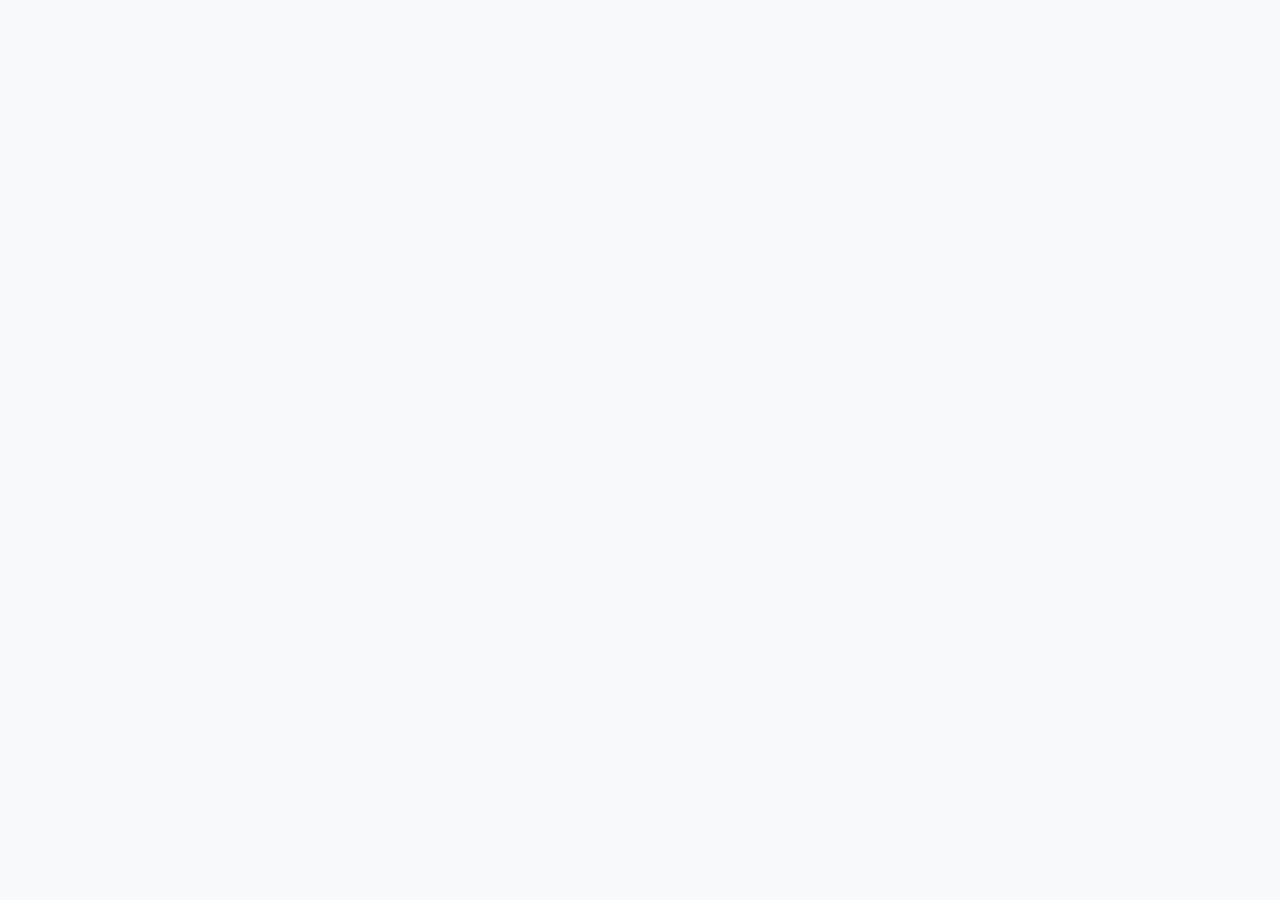
==== commit f025bf89: "Update index.html" ====
--- a/index.html
+++ b/index.html
@@ -3,297 +3,255 @@
 <head>
     <meta charset="UTF-8">
     <meta name="viewport" content="width=device-width, initial-scale=1.0">
-    <title>MiniBank</title>
+    <title>Mini Bank</title>
     <link rel="stylesheet" href="style.css">
     <script src="https://telegram.org/js/telegram-web-app.js"></script>
 </head>
 <body>
-    <!-- Phone Number Registration Screen -->
-    <div id="phoneRegistration" class="screen active">
-        <div class="container">
-            <div class="header">
-                <div class="app-icon">
-                    <div class="icon-square">
-                        <div class="icon-inner"></div>
+    <div class="app-container">
+        <!-- Phone Number Registration Screen -->
+        <div class="screen" id="phone-registration">
+            <div class="screen-content">
+                <div class="app-logo">
+                    <div class="logo-icon">
+                        <svg width="24" height="24" viewBox="0 0 24 24" fill="none">
+                            <rect x="3" y="4" width="18" height="16" rx="3" stroke="white" stroke-width="2"/>
+                            <path d="M7 8h10M7 12h6" stroke="white" stroke-width="2" stroke-linecap="round"/>
+                        </svg>
                     </div>
                 </div>
-                <h1 class="title">Create Account</h1>
-                <p class="subtitle">Enter your phone number to get started with secure payments</p>
-            </div>
-            
-            <div class="form-group">
-                <label class="label">Phone Number</label>
-                <div class="phone-input">
-                    <span class="country-code">+998</span>
-                    <input type="tel" id="phoneNumber" placeholder="(00) 000-0000" class="input-field">
-                </div>
-                <div class="info-text">
-                    <span class="info-icon">ℹ️</span>
-                    <span>We'll send you a verification code to confirm your number. Standard message rates may apply.</span>
-                </div>
-            </div>
-            
-            <button class="primary-btn" onclick="sendOTP()">Next</button>
-            
-            <div class="terms">
-                <p>By continuing, you agree to our <a href="#">Terms of Service</a> and <a href="#">Privacy Policy</a></p>
-            </div>
-        </div>
-    </div>
-
-    <!-- OTP Verification Screen -->
-    <div id="otpVerification" class="screen">
-        <div class="container">
-            <button class="back-btn" onclick="goBack('phoneRegistration')">←</button>
-            
-            <div class="header">
-                <h1 class="title">Enter the code</h1>
-                <p class="subtitle">We've sent a 6-digit code to your phone number. Please enter it below to verify your account.</p>
-            </div>
-            
-            <div class="otp-container">
-                <div class="otp-inputs">
-                    <input type="text" class="otp-input" maxlength="1" oninput="handleOTPInput(this, 0)">
-                    <input type="text" class="otp-input" maxlength="1" oninput="handleOTPInput(this, 1)">
-                    <input type="text" class="otp-input" maxlength="1" oninput="handleOTPInput(this, 2)">
-                    <input type="text" class="otp-input" maxlength="1" oninput="handleOTPInput(this, 3)">
-                    <input type="text" class="otp-input" maxlength="1" oninput="handleOTPInput(this, 4)">
-                    <input type="text" class="otp-input" maxlength="1" oninput="handleOTPInput(this, 5)">
-                </div>
-                
-                <div class="timer">
-                    Code expires in <span id="timer">02:00</span>
-                </div>
-                
-                <div class="resend-section" id="resendSection" style="display: none;">
-                    <p>Didn't receive the code?</p>
-                    <button class="link-btn" onclick="resendCode()">Resend Code</button>
-                </div>
-            </div>
-            
-            <button class="primary-btn" id="confirmOTP" onclick="verifyOTP()" disabled>Confirm</button>
-        </div>
-    </div>
-
-    <!-- Set PIN Screen -->
-    <div id="setPinScreen" class="screen">
-        <div class="container">
-            <button class="back-btn" onclick="goBack('otpVerification')">←</button>
-            
-            <div class="header">
-                <div class="pin-icon">🔒</div>
-                <h1 class="title">Create your PIN</h1>
-                <p class="subtitle">Set up a 4-digit PIN for quick and secure access to your account</p>
-            </div>
-            
-            <div class="pin-dots">
-                <div class="pin-dot" id="pinDot1"></div>
-                <div class="pin-dot" id="pinDot2"></div>
-                <div class="pin-dot" id="pinDot3"></div>
-                <div class="pin-dot" id="pinDot4"></div>
-            </div>
-            
-            <div class="numpad">
-                <div class="numpad-row">
-                    <button class="num-btn" onclick="enterPin('1')">1</button>
-                    <button class="num-btn" onclick="enterPin('2')">2</button>
-                    <button class="num-btn" onclick="enterPin('3')">3</button>
-                </div>
-                <div class="numpad-row">
-                    <button class="num-btn" onclick="enterPin('4')">4</button>
-                    <button class="num-btn" onclick="enterPin('5')">5</button>
-                    <button class="num-btn" onclick="enterPin('6')">6</button>
-                </div>
-                <div class="numpad-row">
-                    <button class="num-btn" onclick="enterPin('7')">7</button>
-                    <button class="num-btn" onclick="enterPin('8')">8</button>
-                    <button class="num-btn" onclick="enterPin('9')">9</button>
-                </div>
-                <div class="numpad-row">
-                    <button class="num-btn invisible"></button>
-                    <button class="num-btn" onclick="enterPin('0')">0</button>
-                    <button class="num-btn delete-btn" onclick="deletePin()">⌫</button>
-                </div>
-            </div>
-            
-            <button class="primary-btn" id="continuePin" onclick="confirmPin()" disabled>Continue</button>
-        </div>
-    </div>
-
-    <!-- Login Screen with PIN -->
-    <div id="loginScreen" class="screen">
-        <div class="container">
-            <div class="header">
-                <div class="login-icon">🛡️</div>
-                <h1 class="title">Secure Login</h1>
-                <p class="subtitle">Enter your 4-digit PIN</p>
-            </div>
-            
-            <div class="pin-dots">
-                <div class="pin-dot" id="loginPinDot1"></div>
-                <div class="pin-dot" id="loginPinDot2"></div>
-                <div class="pin-dot" id="loginPinDot3"></div>
-                <div class="pin-dot" id="loginPinDot4"></div>
-            </div>
-            
-            <div class="numpad">
-                <div class="numpad-row">
-                    <button class="num-btn" onclick="enterLoginPin('1')">1</button>
-                    <button class="num-btn" onclick="enterLoginPin('2')">2</button>
-                    <button class="num-btn" onclick="enterLoginPin('3')">3</button>
-                </div>
-                <div class="numpad-row">
-                    <button class="num-btn" onclick="enterLoginPin('4')">4</button>
-                    <button class="num-btn" onclick="enterLoginPin('5')">5</button>
-                    <button class="num-btn" onclick="enterLoginPin('6')">6</button>
-                </div>
-                <div class="numpad-row">
-                    <button class="num-btn" onclick="enterLoginPin('7')">7</button>
-                    <button class="num-btn" onclick="enterLoginPin('8')">8</button>
-                    <button class="num-btn" onclick="enterLoginPin('9')">9</button>
-                </div>
-                <div class="numpad-row">
-                    <button class="num-btn invisible"></button>
-                    <button class="num-btn" onclick="enterLoginPin('0')">0</button>
-                    <button class="num-btn delete-btn" onclick="deleteLoginPin()">⌫</button>
-                </div>
-            </div>
-            
-            <div class="login-options">
-                <button class="biometric-btn" onclick="useBiometric()">
-                    <span class="biometric-icon">👆</span>
-                    Use Touch ID
+                
+                <h1 class="screen-title" data-translate="create_account">Create Account</h1>
+                <p class="screen-subtitle" data-translate="phone_subtitle">
+                    Enter your phone number to get started with secure payments
+                </p>
+                
+                <div class="input-group">
+                    <label class="input-label" data-translate="phone_number">Phone Number</label>
+                    <div class="phone-input">
+                        <span class="country-code">+</span>
+                        <input type="tel" id="phone-input" placeholder="(000) 000-0000" maxlength="15">
+                    </div>
+                </div>
+                
+                <div class="info-message">
+                    <svg width="16" height="16" viewBox="0 0 24 24" fill="none">
+                        <circle cx="12" cy="12" r="10" stroke="#4A90E2" stroke-width="2"/>
+                        <path d="M12 16v-4M12 8h.01" stroke="#4A90E2" stroke-width="2"/>
+                    </svg>
+                    <span data-translate="verification_info">We'll send you a verification code to confirm your number. Standard message rates may apply.</span>
+                </div>
+                
+                <button class="primary-btn" id="phone-next-btn" data-translate="next">Next</button>
+                
+                <div class="terms-text">
+                    <span data-translate="terms_text">By continuing, you agree to our </span>
+                    <a href="#" data-translate="terms_service">Terms of Service</a>
+                    <span> and </span>
+                    <a href="#" data-translate="privacy_policy">Privacy Policy</a>
+                </div>
+            </div>
+        </div>
+
+        <!-- OTP Verification Screen -->
+        <div class="screen hidden" id="otp-verification">
+            <div class="screen-content">
+                <button class="back-btn" id="otp-back-btn">
+                    <svg width="24" height="24" viewBox="0 0 24 24" fill="none">
+                        <path d="M19 12H5M12 19l-7-7 7-7" stroke="#333" stroke-width="2"/>
+                    </svg>
                 </button>
-                <button class="link-btn" onclick="forgotPin()">Forgot PIN?</button>
-            </div>
-        </div>
-    </div>
-
-    <!-- Home Screen -->
-    <div id="homeScreen" class="screen">
-        <div class="container">
-            <div class="header-home">
-                <div class="greeting">
-                    <span id="greetingText">Good morning</span>
-                    <span id="userName">John Doe</span>
-                </div>
-                <div class="profile-pic" id="profilePic">
-                    <img src="" alt="Profile" id="profileImage">
-                </div>
-            </div>
-            
-            <div class="cards-section">
-                <div class="section-header">
-                    <h3>My Cards</h3>
-                    <button class="link-btn" onclick="showAllCards()">View All</button>
-                </div>
-                <div class="cards-container" id="cardsContainer">
-                    <div class="add-card-btn" onclick="addCard()">
-                        <div class="add-icon">+</div>
-                        <span>Add Card</span>
-                    </div>
-                </div>
-            </div>
-            
-            <div class="actions-section">
-                <div class="action-buttons">
-                    <button class="action-btn disabled">
-                        <div class="action-icon">📤</div>
-                        <span>Send</span>
-                    </button>
-                    <button class="action-btn disabled">
-                        <div class="action-icon">📥</div>
-                        <span>Receive</span>
-                    </button>
-                    <button class="action-btn disabled">
-                        <div class="action-icon">📊</div>
-                        <span>Top Up</span>
-                    </button>
-                    <button class="action-btn disabled">
-                        <div class="action-icon">📷</div>
-                        <span>Scan</span>
-                    </button>
-                </div>
-                <button class="send-money-btn" onclick="sendMoney()">
-                    <div class="send-icon">💸</div>
-                    <span>Send Money</span>
+                
+                <h1 class="screen-title" data-translate="enter_code">Enter the code</h1>
+                <p class="screen-subtitle" data-translate="code_sent">
+                    We've sent a 6-digit code to your phone number. Please enter it below to verify your account.
+                </p>
+                
+                <div class="otp-container">
+                    <input type="text" class="otp-input" maxlength="1" data-index="0">
+                    <input type="text" class="otp-input" maxlength="1" data-index="1">
+                    <input type="text" class="otp-input" maxlength="1" data-index="2">
+                    <input type="text" class="otp-input" maxlength="1" data-index="3">
+                    <input type="text" class="otp-input" maxlength="1" data-index="4">
+                    <input type="text" class="otp-input" maxlength="1" data-index="5">
+                </div>
+                
+                <div class="timer-container">
+                    <span data-translate="code_expires">Code expires in</span>
+                    <span class="timer" id="otp-timer">02:00</span>
+                </div>
+                
+                <div class="resend-container">
+                    <span data-translate="no_code">Didn't receive the code?</span>
+                    <button class="resend-btn" id="resend-btn" data-translate="resend_code">Resend Code</button>
+                </div>
+                
+                <button class="primary-btn disabled" id="otp-confirm-btn" data-translate="confirm">Confirm</button>
+            </div>
+        </div>
+
+        <!-- Set PIN Screen -->
+        <div class="screen hidden" id="set-pin">
+            <div class="screen-content">
+                <button class="back-btn" id="pin-back-btn">
+                    <svg width="24" height="24" viewBox="0 0 24 24" fill="none">
+                        <path d="M19 12H5M12 19l-7-7 7-7" stroke="#333" stroke-width="2"/>
+                    </svg>
                 </button>
-            </div>
-            
-            <div class="recent-transfers">
-                <div class="section-header">
-                    <h3>Recent Transfers</h3>
-                    <button class="link-btn" onclick="showAllHistory()">See All</button>
-                </div>
-                <div class="transfers-list" id="transfersList">
-                    <!-- Transfers will be populated by JavaScript -->
-                </div>
-            </div>
-            
-            <div class="exchange-rates">
-                <h3>Exchange Rates</h3>
-                <div class="rates-list" id="ratesList">
-                    <!-- Rates will be populated by JavaScript -->
-                </div>
-            </div>
-            
-            <div class="promotions">
-                <div class="promo-card">
-                    <h4>Cashback 5%</h4>
-                    <p>Get 5% cashback on all online purchases this month!</p>
-                    <button class="promo-btn">Learn More</button>
-                </div>
-            </div>
-        </div>
-        
-        <!-- Bottom Navigation -->
-        <div class="bottom-nav">
-            <button class="nav-btn active" onclick="switchTab('home')">
-                <div class="nav-icon">🏠</div>
-                <span>Home</span>
-            </button>
-            <button class="nav-btn" onclick="switchTab('transfers')">
-                <div class="nav-icon">💸</div>
-                <span>Transfers</span>
-            </button>
-            <button class="nav-btn" onclick="switchTab('history')">
-                <div class="nav-icon">📝</div>
-                <span>History</span>
-            </button>
-            <button class="nav-btn" onclick="switchTab('profile')">
-                <div class="nav-icon">👤</div>
-                <span>Profile</span>
-            </button>
-        </div>
-    </div>
-
-    <!-- Add Card Modal -->
-    <div id="addCardModal" class="modal">
-        <div class="modal-content">
-            <div class="modal-header">
-                <h3>Add New Card</h3>
-                <button class="close-btn" onclick="closeModal('addCardModal')">&times;</button>
-            </div>
-            <div class="modal-body">
-                <div class="form-group">
-                    <label>Card Number</label>
-                    <input type="text" id="cardNumber" placeholder="1234 5678 9012 3456" maxlength="19">
-                </div>
-                <div class="form-group">
-                    <label>Expiry Date</label>
-                    <input type="text" id="expiryDate" placeholder="MM/YY" maxlength="5">
-                </div>
-                <div class="form-group">
-                    <label>Cardholder Name</label>
-                    <input type="text" id="cardholderName" placeholder="John Doe">
-                </div>
-                <div class="card-info" id="cardInfo" style="display: none;">
-                    <p><strong>Bank:</strong> <span id="bankName"></span></p>
-                    <p><strong>Type:</strong> <span id="cardType"></span></p>
-                </div>
-            </div>
-            <div class="modal-footer">
-                <button class="primary-btn" onclick="saveCard()">Add Card</button>
+                
+                <div class="pin-icon">
+                    <svg width="40" height="40" viewBox="0 0 24 24" fill="none">
+                        <rect x="3" y="11" width="18" height="10" rx="2" fill="#4A90E2"/>
+                        <circle cx="12" cy="7" r="4" stroke="#4A90E2" stroke-width="2" fill="none"/>
+                    </svg>
+                </div>
+                
+                <h1 class="screen-title" data-translate="create_pin">Create your PIN</h1>
+                <p class="screen-subtitle" data-translate="pin_subtitle">
+                    Set up a 4-digit PIN for quick and secure access to your account
+                </p>
+                
+                <div class="pin-display">
+                    <div class="pin-dot"></div>
+                    <div class="pin-dot"></div>
+                    <div class="pin-dot"></div>
+                    <div class="pin-dot"></div>
+                </div>
+                
+                <div class="keypad">
+                    <button class="key-btn" data-key="1">1</button>
+                    <button class="key-btn" data-key="2">2</button>
+                    <button class="key-btn" data-key="3">3</button>
+                    <button class="key-btn" data-key="4">4</button>
+                    <button class="key-btn" data-key="5">5</button>
+                    <button class="key-btn" data-key="6">6</button>
+                    <button class="key-btn" data-key="7">7</button>
+                    <button class="key-btn" data-key="8">8</button>
+                    <button class="key-btn" data-key="9">9</button>
+                    <button class="key-btn empty"></button>
+                    <button class="key-btn" data-key="0">0</button>
+                    <button class="key-btn delete-btn" id="pin-delete">
+                        <svg width="20" height="16" viewBox="0 0 24 24" fill="none">
+                            <path d="M9 7l6 6M9 13l6-6" stroke="#333" stroke-width="2"/>
+                        </svg>
+                    </button>
+                </div>
+                
+                <button class="primary-btn disabled" id="pin-continue-btn" data-translate="continue">Continue</button>
+            </div>
+        </div>
+
+        <!-- Confirm PIN Screen -->
+        <div class="screen hidden" id="confirm-pin">
+            <div class="screen-content">
+                <button class="back-btn" id="confirm-pin-back-btn">
+                    <svg width="24" height="24" viewBox="0 0 24 24" fill="none">
+                        <path d="M19 12H5M12 19l-7-7 7-7" stroke="#333" stroke-width="2"/>
+                    </svg>
+                </button>
+                
+                <div class="pin-icon">
+                    <svg width="40" height="40" viewBox="0 0 24 24" fill="none">
+                        <rect x="3" y="11" width="18" height="10" rx="2" fill="#4A90E2"/>
+                        <circle cx="12" cy="7" r="4" stroke="#4A90E2" stroke-width="2" fill="none"/>
+                    </svg>
+                </div>
+                
+                <h1 class="screen-title" data-translate="confirm_pin">Confirm your PIN</h1>
+                <p class="screen-subtitle" data-translate="confirm_pin_subtitle">
+                    Please enter your PIN again to confirm
+                </p>
+                
+                <div class="pin-display">
+                    <div class="pin-dot"></div>
+                    <div class="pin-dot"></div>
+                    <div class="pin-dot"></div>
+                    <div class="pin-dot"></div>
+                </div>
+                
+                <div class="keypad">
+                    <button class="key-btn" data-key="1">1</button>
+                    <button class="key-btn" data-key="2">2</button>
+                    <button class="key-btn" data-key="3">3</button>
+                    <button class="key-btn" data-key="4">4</button>
+                    <button class="key-btn" data-key="5">5</button>
+                    <button class="key-btn" data-key="6">6</button>
+                    <button class="key-btn" data-key="7">7</button>
+                    <button class="key-btn" data-key="8">8</button>
+                    <button class="key-btn" data-key="9">9</button>
+                    <button class="key-btn empty"></button>
+                    <button class="key-btn" data-key="0">0</button>
+                    <button class="key-btn delete-btn" id="confirm-pin-delete">
+                        <svg width="20" height="16" viewBox="0 0 24 24" fill="none">
+                            <path d="M9 7l6 6M9 13l6-6" stroke="#333" stroke-width="2"/>
+                        </svg>
+                    </button>
+                </div>
+                
+                <button class="primary-btn disabled" id="confirm-pin-btn" data-translate="continue">Continue</button>
+            </div>
+        </div>
+
+        <!-- Login Screen with PIN -->
+        <div class="screen hidden" id="login-pin">
+            <div class="screen-content">
+                <div class="pin-icon">
+                    <svg width="40" height="40" viewBox="0 0 24 24" fill="none">
+                        <rect x="3" y="11" width="18" height="10" rx="2" fill="#4A90E2"/>
+                        <circle cx="12" cy="7" r="4" stroke="#4A90E2" stroke-width="2" fill="none"/>
+                        <path d="M12 15v2" stroke="white" stroke-width="2"/>
+                    </svg>
+                </div>
+                
+                <h1 class="screen-title" data-translate="secure_login">Secure Login</h1>
+                <p class="screen-subtitle" data-translate="enter_pin">Enter your 4-digit PIN</p>
+                
+                <div class="pin-display">
+                    <div class="pin-dot"></div>
+                    <div class="pin-dot"></div>
+                    <div class="pin-dot"></div>
+                    <div class="pin-dot"></div>
+                </div>
+                
+                <div class="keypad">
+                    <button class="key-btn" data-key="1">1</button>
+                    <button class="key-btn" data-key="2">2</button>
+                    <button class="key-btn" data-key="3">3</button>
+                    <button class="key-btn" data-key="4">4</button>
+                    <button class="key-btn" data-key="5">5</button>
+                    <button class="key-btn" data-key="6">6</button>
+                    <button class="key-btn" data-key="7">7</button>
+                    <button class="key-btn" data-key="8">8</button>
+                    <button class="key-btn" data-key="9">9</button>
+                    <button class="key-btn empty"></button>
+                    <button class="key-btn" data-key="0">0</button>
+                    <button class="key-btn delete-btn" id="login-pin-delete">
+                        <svg width="20" height="16" viewBox="0 0 24 24" fill="none">
+                            <path d="M9 7l6 6M9 13l6-6" stroke="#333" stroke-width="2"/>
+                        </svg>
+                    </button>
+                </div>
+                
+                <div class="biometric-section">
+                    <button class="biometric-btn" id="use-biometric">
+                        <svg width="24" height="24" viewBox="0 0 24 24" fill="none">
+                            <circle cx="12" cy="12" r="8" stroke="#4A90E2" stroke-width="2"/>
+                            <path d="M12 8v8M8 12h8" stroke="#4A90E2" stroke-width="2"/>
+                        </svg>
+                        <span data-translate="use_touch_id">Use Touch ID</span>
+                    </button>
+                </div>
+                
+                <button class="forgot-pin-btn" id="forgot-pin" data-translate="forgot_pin">Forgot PIN?</button>
+            </div>
+        </div>
+
+        <!-- Error Modal -->
+        <div class="modal hidden" id="error-modal">
+            <div class="modal-content">
+                <h3 data-translate="error">Error</h3>
+                <p id="error-message"></p>
+                <button class="primary-btn" id="error-ok-btn" data-translate="ok">OK</button>
             </div>
         </div>
     </div>
--- a/style.css
+++ b/style.css
@@ -1,4 +1,1385 @@
-/* Global Styles */
+/* Transfer Styles */
+.transfer-form {
+    display: flex;
+    flex-direction: column;
+    gap: 24px;
+    margin-bottom: 40px;
+}
+
+.form-section {
+    display: flex;
+    flex-direction: column;
+    gap: 12px;
+}
+
+.section-label {
+    font-size: 16px;
+    font-weight: 600;
+    color: #1d1d1f;
+    margin-bottom: 8px;
+}
+
+body.dark .section-label {
+    color: #fff;
+}
+
+.card-selector {
+    background: white;
+    border: 2px solid #f2f2f7;
+    border-radius: 12px;
+    padding: 16px;
+    cursor: pointer;
+    transition: all 0.2s ease;
+}
+
+body.dark .card-selector {
+    background: #2c2c2e;
+    border-color: #3a3a3c;
+}
+
+.card-selector:hover {
+    border-color: #007AFF;
+    box-shadow: 0 0 0 3px rgba(0, 122, 255, 0.1);
+}
+
+.card-preview {
+    display: flex;
+    align-items: center;
+    gap: 12px;
+}
+
+.card-icon {
+    font-size: 24px;
+}
+
+.card-details {
+    flex: 1;
+}
+
+.card-name {
+    font-size: 16px;
+    font-weight: 600;
+    color: #1d1d1f;
+    margin-bottom: 4px;
+}
+
+body.dark .card-name {
+    color: #fff;
+}
+
+.card-balance {
+    font-size: 14px;
+    color: #86868b;
+}
+
+.selector-arrow {
+    font-size: 20px;
+    color: #86868b;
+}
+
+.recipient-input {
+    display: flex;
+    flex-direction: column;
+    gap: 12px;
+}
+
+.card-input {
+    background: white;
+    border: 2px solid #f2f2f7;
+    border-radius: 12px;
+    padding: 16px;
+    font-size: 16px;
+    transition: all 0.2s ease;
+}
+
+body.dark .card-input {
+    background: #2c2c2e;
+    border-color: #3a3a3c;
+    color: #fff;
+}
+
+.card-input:focus {
+    outline: none;
+    border-color: #007AFF;
+    box-shadow: 0 0 0 3px rgba(0, 122, 255, 0.1);
+}
+
+.recipient-info {
+    display: flex;
+    align-items: center;
+    gap: 12px;
+    background: #f8f9fa;
+    border-radius: 12px;
+    padding: 12px;
+    animation: slideDown 0.3s ease;
+}
+
+body.dark .recipient-info {
+    background: #3a3a3c;
+}
+
+.recipient-avatar {
+    width: 40px;
+    height: 40px;
+    border-radius: 20px;
+    background: #007AFF;
+    display: flex;
+    align-items: center;
+    justify-content: center;
+    color: white;
+    font-weight: 600;
+    font-size: 14px;
+}
+
+.recipient-details {
+    flex: 1;
+}
+
+.recipient-name {
+    font-size: 16px;
+    font-weight: 600;
+    color: #1d1d1f;
+    margin-bottom: 4px;
+}
+
+body.dark .recipient-name {
+    color: #fff;
+}
+
+.recipient-bank {
+    font-size: 14px;
+    color: #86868b;
+}
+
+.amount-input {
+    display: flex;
+    align-items: center;
+    background: white;
+    border: 2px solid #f2f2f7;
+    border-radius: 12px;
+    padding: 16px;
+    transition: all 0.2s ease;
+}
+
+body.dark .amount-input {
+    background: #2c2c2e;
+    border-color: #3a3a3c;
+}
+
+.amount-input:focus-within {
+    border-color: #007AFF;
+    box-shadow: 0 0 0 3px rgba(0, 122, 255, 0.1);
+}
+
+.amount-field {
+    flex: 1;
+    border: none;
+    outline: none;
+    font-size: 24px;
+    font-weight: 600;
+    background: transparent;
+    color: #1d1d1f;
+}
+
+body.dark .amount-field {
+    color: #fff;
+}
+
+.currency {
+    font-size: 16px;
+    font-weight: 600;
+    color: #86868b;
+    margin-left: 8px;
+}
+
+.fee-info {
+    background: #f8f9fa;
+    border-radius: 12px;
+    padding: 16px;
+    margin-top: 12px;
+    animation: slideDown 0.3s ease;
+}
+
+body.dark .fee-info {
+    background: #3a3a3c;
+}
+
+.fee-row {
+    display: flex;
+    justify-content: space-between;
+    align-items: center;
+    margin-bottom: 8px;
+    font-size: 14px;
+    color: #86868b;
+}
+
+.fee-row:last-child {
+    margin-bottom: 0;
+}
+
+.fee-row.total {
+    border-top: 1px solid #e5e5e7;
+    padding-top: 8px;
+    margin-top: 8px;
+    font-weight: 600;
+    color: #1d1d1f;
+}
+
+body.dark .fee-row.total {
+    border-top-color: #48484a;
+    color: #fff;
+}
+
+/* Transfer Confirmation */
+.transfer-summary {
+    text-align: center;
+    margin-bottom: 40px;
+}
+
+.transfer-amount-big {
+    font-size: 48px;
+    font-weight: 700;
+    color: #1d1d1f;
+    margin-bottom: 8px;
+}
+
+body.dark .transfer-amount-big {
+    color: #fff;
+}
+
+.transfer-label {
+    font-size: 16px;
+    color: #86868b;
+    margin-bottom: 32px;
+}
+
+.transfer-details {
+    display: flex;
+    flex-direction: column;
+    gap: 20px;
+    margin-bottom: 32px;
+}
+
+.detail-row {
+    display: flex;
+    flex-direction: column;
+    gap: 8px;
+}
+
+.detail-label {
+    font-size: 12px;
+    font-weight: 600;
+    color: #86868b;
+    text-transform: uppercase;
+    letter-spacing: 0.5px;
+}
+
+.card-mini {
+    background: white;
+    border: 1px solid #f2f2f7;
+    border-radius: 12px;
+    padding: 12px;
+    display: flex;
+    flex-direction: column;
+    gap: 4px;
+}
+
+body.dark .card-mini {
+    background: #2c2c2e;
+    border-color: #3a3a3c;
+}
+
+.card-mini .card-number {
+    font-size: 14px;
+    font-weight: 600;
+    color: #1d1d1f;
+}
+
+body.dark .card-mini .card-number {
+    color: #fff;
+}
+
+.card-mini .card-type {
+    font-size: 12px;
+    color: #30D158;
+}
+
+.card-mini .balance {
+    font-size: 12px;
+    color: #86868b;
+}
+
+.recipient-mini {
+    background: white;
+    border: 1px solid #f2f2f7;
+    border-radius: 12px;
+    padding: 12px;
+    display: flex;
+    align-items: center;
+    gap: 12px;
+}
+
+body.dark .recipient-mini {
+    background: #2c2c2e;
+    border-color: #3a3a3c;
+}
+
+.recipient-avatar-small {
+    width: 32px;
+    height: 32px;
+    border-radius: 16px;
+    background: #007AFF;
+    display: flex;
+    align-items: center;
+    justify-content: center;
+    color: white;
+    font-weight: 600;
+    font-size: 12px;
+}
+
+.recipient-info-small {
+    flex: 1;
+}
+
+.recipient-name-small {
+    font-size: 14px;
+    font-weight: 600;
+    color: #1d1d1f;
+    margin-bottom: 2px;
+}
+
+body.dark .recipient-name-small {
+    color: #fff;
+}
+
+.recipient-email {
+    font-size: 12px;
+    color: #86868b;
+}
+
+.verified-badge {
+    color: #30D158;
+    font-size: 16px;
+}
+
+.transaction-details {
+    background: white;
+    border-radius: 16px;
+    padding: 20px;
+    margin-bottom: 24px;
+}
+
+body.dark .transaction-details {
+    background: #2c2c2e;
+}
+
+.transaction-details h3 {
+    font-size: 18px;
+    font-weight: 600;
+    color: #1d1d1f;
+    margin-bottom: 16px;
+}
+
+body.dark .transaction-details h3 {
+    color: #fff;
+}
+
+.detail-item {
+    display: flex;
+    justify-content: space-between;
+    align-items: center;
+    padding: 12px 0;
+    border-bottom: 1px solid #f2f2f7;
+    font-size: 14px;
+}
+
+body.dark .detail-item {
+    border-bottom-color: #3a3a3c;
+}
+
+.detail-item:last-child {
+    border-bottom: none;
+}
+
+.detail-item.total-row {
+    font-weight: 600;
+    font-size: 16px;
+    color: #1d1d1f;
+    border-top: 2px solid #f2f2f7;
+    margin-top: 8px;
+    padding-top: 16px;
+}
+
+body.dark .detail-item.total-row {
+    color: #fff;
+    border-top-color: #3a3a3c;
+}
+
+.secure-transfer {
+    text-align: center;
+    background: rgba(0, 122, 255, 0.05);
+    border-radius: 12px;
+    padding: 16px;
+    margin-bottom: 32px;
+}
+
+.secure-icon {
+    font-size: 24px;
+    margin-bottom: 8px;
+}
+
+.secure-transfer p {
+    font-size: 14px;
+    font-weight: 600;
+    color: #007AFF;
+    margin-bottom: 4px;
+}
+
+.secure-transfer span {
+    font-size: 12px;
+    color: #86868b;
+}
+
+.confirm-actions {
+    display: flex;
+    flex-direction: column;
+    gap: 12px;
+}
+
+.secondary-btn {
+    background: white;
+    color: #007AFF;
+    border: 2px solid #007AFF;
+    border-radius: 12px;
+    padding: 16px;
+    font-size: 16px;
+    font-weight: 600;
+    cursor: pointer;
+    transition: all 0.2s ease;
+    display: flex;
+    align-items: center;
+    justify-content: center;
+    gap: 8px;
+}
+
+body.dark .secondary-btn {
+    background: #2c2c2e;
+    border-color: #007AFF;
+}
+
+.secondary-btn:hover {
+    background: #007AFF;
+    color: white;
+}
+
+.btn-icon {
+    font-size: 18px;
+}
+
+/* Processing Screen */
+.processing-content {
+    text-align: center;
+    padding: 40px 0;
+}
+
+.processing-animation {
+    margin-bottom: 40px;
+}
+
+.loading-circle {
+    width: 120px;
+    height: 120px;
+    border-radius: 60px;
+    background: rgba(0, 122, 255, 0.1);
+    display: flex;
+    align-items: center;
+    justify-content: center;
+    margin: 0 auto;
+    animation: pulse 2s infinite;
+}
+
+.loading-spinner {
+    width: 60px;
+    height: 60px;
+    border: 4px solid #f3f3f3;
+    border-top: 4px solid #007AFF;
+    border-radius: 50%;
+    animation: spin 1s linear infinite;
+}
+
+@keyframes pulse {
+    0%, 100% { transform: scale(1); opacity: 1; }
+    50% { transform: scale(1.05); opacity: 0.8; }
+}
+
+.processing-details {
+    background: white;
+    border-radius: 16px;
+    padding: 20px;
+    margin: 32px 0;
+    text-align: left;
+}
+
+body.dark .processing-details {
+    background: #2c2c2e;
+}
+
+.processing-row {
+    display: flex;
+    justify-content: space-between;
+    align-items: center;
+    padding: 12px 0;
+    border-bottom: 1px solid #f2f2f7;
+    font-size: 14px;
+}
+
+body.dark .processing-row {
+    border-bottom-color: #3a3a3c;
+}
+
+.processing-row:last-child {
+    border-bottom: none;
+}
+
+.processing-row span:first-child {
+    color: #86868b;
+}
+
+.processing-row span:last-child {
+    font-weight: 600;
+    color: #1d1d1f;
+}
+
+body.dark .processing-row span:last-child {
+    color: #fff;
+}
+
+.progress-bar {
+    width: 100%;
+    height: 4px;
+    background: #f2f2f7;
+    border-radius: 2px;
+    overflow: hidden;
+    margin: 24px 0 16px 0;
+}
+
+body.dark .progress-bar {
+    background: #3a3a3c;
+}
+
+.progress-fill {
+    height: 100%;
+    background: linear-gradient(90deg, #007AFF, #5856D6);
+    border-radius: 2px;
+    width: 0%;
+    transition: width 0.5s ease;
+    animation: progressPulse 2s infinite;
+}
+
+@keyframes progressPulse {
+    0%, 100% { opacity: 1; }
+    50% { opacity: 0.7; }
+}
+
+.progress-text {
+    font-size: 14px;
+    color: #86868b;
+    margin-top: 8px;
+}
+
+/* Success Screen */
+.success-content {
+    text-align: center;
+    padding: 40px 0;
+}
+
+.success-icon {
+    font-size: 80px;
+    margin-bottom: 24px;
+    animation: successBounce 0.6s ease;
+}
+
+@keyframes successBounce {
+    0% { transform: scale(0); }
+    50% { transform: scale(1.2); }
+    100% { transform: scale(1); }
+}
+
+.transfer-success-amount {
+    font-size: 48px;
+    font-weight: 700;
+    color: #30D158;
+    margin: 24px 0;
+}
+
+.success-details {
+    margin: 32px 0;
+}
+
+.success-recipient {
+    display: flex;
+    align-items: center;
+    justify-content: center;
+    gap: 16px;
+    margin-bottom: 32px;
+    background: white;
+    border-radius: 16px;
+    padding: 20px;
+}
+
+body.dark .success-recipient {
+    background: #2c2c2e;
+}
+
+.recipient-avatar-large {
+    width: 60px;
+    height: 60px;
+    border-radius: 30px;
+    background: #007AFF;
+    display: flex;
+    align-items: center;
+    justify-content: center;
+    color: white;
+    font-weight: 700;
+    font-size: 20px;
+}
+
+.recipient-info-large {
+    text-align: left;
+}
+
+.recipient-name-large {
+    font-size: 20px;
+    font-weight: 600;
+    color: #1d1d1f;
+    margin-bottom: 4px;
+}
+
+body.dark .recipient-name-large {
+    color: #fff;
+}
+
+.recipient-id {
+    font-size: 14px;
+    color: #86868b;
+}
+
+.transaction-summary {
+    background: white;
+    border-radius: 16px;
+    padding: 20px;
+    text-align: left;
+}
+
+body.dark .transaction-summary {
+    background: #2c2c2e;
+}
+
+.transaction-summary h3 {
+    font-size: 18px;
+    font-weight: 600;
+    color: #1d1d1f;
+    margin-bottom: 16px;
+    text-align: center;
+}
+
+body.dark .transaction-summary h3 {
+    color: #fff;
+}
+
+.summary-row {
+    display: flex;
+    justify-content: space-between;
+    align-items: center;
+    padding: 12px 0;
+    border-bottom: 1px solid #f2f2f7;
+    font-size: 14px;
+}
+
+body.dark .summary-row {
+    border-bottom-color: #3a3a3c;
+}
+
+.summary-row:last-child {
+    border-bottom: none;
+}
+
+.summary-row.completed {
+    color: #30D158;
+    font-weight: 600;
+}
+
+.success-actions {
+    display: flex;
+    flex-direction: column;
+    gap: 12px;
+    margin-top: 32px;
+}
+
+/* Cards List Modal */
+.cards-list {
+    display: flex;
+    flex-direction: column;
+    gap: 12px;
+}
+
+.card-option {
+    display: flex;
+    align-items: center;
+    gap: 16px;
+    background: #f8f9fa;
+    border-radius: 12px;
+    padding: 16px;
+    cursor: pointer;
+    transition: all 0.2s ease;
+    border: 2px solid transparent;
+}
+
+body.dark .card-option {
+    background: #3a3a3c;
+}
+
+.card-option:hover {
+    background: rgba(0, 122, 255, 0.05);
+    border-color: #007AFF;
+}
+
+.card-option.selected {
+    background: rgba(0, 122, 255, 0.1);
+    border-color: #007AFF;
+}
+
+.card-option-icon {
+    width: 48px;
+    height: 32px;
+    background: linear-gradient(135deg, #007AFF, #5856D6);
+    border-radius: 8px;
+    display: flex;
+    align-items: center;
+    justify-content: center;
+    color: white;
+    font-size: 12px;
+    font-weight: 600;
+}
+
+.card-option-details {
+    flex: 1;
+}
+
+.card-option-number {
+    font-size: 16px;
+    font-weight: 600;
+    color: #1d1d1f;
+    margin-bottom: 4px;
+}
+
+body.dark .card-option-number {
+    color: #fff;
+}
+
+.card-option-balance {
+    font-size: 14px;
+    color: #30D158;
+    font-weight: 500;
+}
+
+/* PIN Confirmation Modal */
+.pin-confirm-content {
+    text-align: center;
+    padding: 20px 0;
+}
+
+.security-icon {
+    font-size: 48px;
+    margin-bottom: 16px;
+    color: #007AFF;
+}
+
+.pin-confirm-content p {
+    font-size: 16px;
+    color: #86868b;
+    margin-bottom: 32px;
+}
+
+/* Responsive adjustments for transfers */
+@media (max-width: 480px) {
+    .transfer-amount-big {
+        font-size: 36px;
+    }
+    
+    .transfer-success-amount {
+        font-size: 36px;
+    }
+    
+    .success-icon {
+        font-size: 64px;
+    }
+    
+    .loading-circle {
+        width: 100px;
+        height: 100px;
+    }
+    
+    .loading-spinner {
+        width: 50px;
+        height: 50px;
+    }
+}
+
+/* History Screen Styles */
+.filter-btn {
+    background: white;
+    border: 2px solid #f2f2f7;
+    border-radius: 12px;
+    padding: 12px;
+    cursor: pointer;
+    transition: all 0.2s ease;
+}
+
+body.dark .filter-btn {
+    background: #2c2c2e;
+    border-color: #3a3a3c;
+}
+
+.filter-btn:hover {
+    border-color: #007AFF;
+}
+
+.filter-icon {
+    font-size: 16px;
+}
+
+.balance-summary {
+    margin-bottom: 24px;
+}
+
+.balance-card {
+    background: white;
+    border-radius: 16px;
+    padding: 20px;
+    display: flex;
+    align-items: center;
+    gap: 20px;
+    box-shadow: 0 2px 8px rgba(0, 0, 0, 0.1);
+}
+
+body.dark .balance-card {
+    background: #2c2c2e;
+    box-shadow: 0 2px 8px rgba(0, 0, 0, 0.3);
+}
+
+.balance-item {
+    flex: 1;
+    text-align: center;
+}
+
+.balance-label {
+    font-size: 14px;
+    color: #86868b;
+    margin-bottom: 8px;
+}
+
+.balance-value {
+    font-size: 24px;
+    font-weight: 700;
+    color: #1d1d1f;
+}
+
+body.dark .balance-value {
+    color: #fff;
+}
+
+.balance-change {
+    font-size: 20px;
+    font-weight: 600;
+    color: #30D158;
+}
+
+.balance-change.negative {
+    color: #FF3B30;
+}
+
+.balance-divider {
+    width: 1px;
+    height: 40px;
+    background: #f2f2f7;
+}
+
+body.dark .balance-divider {
+    background: #3a3a3c;
+}
+
+.history-filters {
+    margin-bottom: 24px;
+}
+
+.filter-tabs {
+    display: flex;
+    background: #f2f2f7;
+    border-radius: 12px;
+    padding: 4px;
+}
+
+body.dark .filter-tabs {
+    background: #3a3a3c;
+}
+
+.filter-tab {
+    flex: 1;
+    background: none;
+    border: none;
+    padding: 12px;
+    border-radius: 8px;
+    font-size: 14px;
+    font-weight: 500;
+    cursor: pointer;
+    transition: all 0.2s ease;
+    color: #86868b;
+}
+
+.filter-tab.active {
+    background: white;
+    color: #007AFF;
+    font-weight: 600;
+    box-shadow: 0 2px 4px rgba(0, 0, 0, 0.1);
+}
+
+body.dark .filter-tab.active {
+    background: #2c2c2e;
+    box-shadow: 0 2px 4px rgba(0, 0, 0, 0.3);
+}
+
+.history-list {
+    display: flex;
+    flex-direction: column;
+    gap: 8px;
+    margin-bottom: 100px;
+}
+
+.history-item {
+    background: white;
+    border-radius: 16px;
+    padding: 16px;
+    display: flex;
+    align-items: center;
+    gap: 16px;
+    cursor: pointer;
+    transition: all 0.2s ease;
+    box-shadow: 0 2px 8px rgba(0, 0, 0, 0.05);
+}
+
+body.dark .history-item {
+    background: #2c2c2e;
+    box-shadow: 0 2px 8px rgba(0, 0, 0, 0.2);
+}
+
+.history-item:hover {
+    transform: translateY(-2px);
+    box-shadow: 0 4px 12px rgba(0, 0, 0, 0.1);
+}
+
+body.dark .history-item:hover {
+    box-shadow: 0 4px 12px rgba(0, 0, 0, 0.3);
+}
+
+.history-icon {
+    width: 48px;
+    height: 48px;
+    border-radius: 24px;
+    display: flex;
+    align-items: center;
+    justify-content: center;
+    color: white;
+    font-weight: 600;
+    font-size: 16px;
+}
+
+.history-icon.income {
+    background: #30D158;
+}
+
+.history-icon.outcome {
+    background: #FF3B30;
+}
+
+.history-icon.transfer {
+    background: #007AFF;
+}
+
+.history-details {
+    flex: 1;
+}
+
+.history-title {
+    font-size: 16px;
+    font-weight: 600;
+    color: #1d1d1f;
+    margin-bottom: 4px;
+}
+
+body.dark .history-title {
+    color: #fff;
+}
+
+.history-date {
+    font-size: 14px;
+    color: #86868b;
+}
+
+.history-amount {
+    font-size: 16px;
+    font-weight: 600;
+    text-align: right;
+}
+
+.history-amount.positive {
+    color: #30D158;
+}
+
+.history-amount.negative {
+    color: #FF3B30;
+}
+
+.history-status {
+    font-size: 12px;
+    color: #86868b;
+    text-align: right;
+    margin-top: 4px;
+}
+
+/* Transaction Detail Modal */
+.transaction-detail-content {
+    text-align: center;
+}
+
+.transaction-status {
+    display: flex;
+    align-items: center;
+    justify-content: center;
+    gap: 8px;
+    margin-bottom: 24px;
+}
+
+.status-icon {
+    font-size: 24px;
+}
+
+.status-text {
+    font-size: 16px;
+    font-weight: 600;
+    color: #30D158;
+}
+
+.transaction-amount-detail {
+    font-size: 36px;
+    font-weight: 700;
+    margin-bottom: 32px;
+    color: #1d1d1f;
+}
+
+body.dark .transaction-amount-detail {
+    color: #fff;
+}
+
+.transaction-amount-detail.negative {
+    color: #FF3B30;
+}
+
+.transaction-amount-detail.positive {
+    color: #30D158;
+}
+
+.transaction-info {
+    background: #f8f9fa;
+    border-radius: 12px;
+    padding: 16px;
+    text-align: left;
+}
+
+body.dark .transaction-info {
+    background: #3a3a3c;
+}
+
+.info-row {
+    display: flex;
+    justify-content: space-between;
+    align-items: center;
+    padding: 12px 0;
+    border-bottom: 1px solid #e5e5e7;
+    font-size: 14px;
+}
+
+body.dark .info-row {
+    border-bottom-color: #48484a;
+}
+
+.info-row:last-child {
+    border-bottom: none;
+}
+
+.info-label {
+    color: #86868b;
+}
+
+.info-value {
+    font-weight: 500;
+    color: #1d1d1f;
+}
+
+body.dark .info-value {
+    color: #fff;
+}
+
+/* Profile Screen Styles */
+.profile-header {
+    display: flex;
+    align-items: center;
+    gap: 20px;
+    margin-bottom: 40px;
+    background: white;
+    border-radius: 16px;
+    padding: 24px;
+    box-shadow: 0 2px 8px rgba(0, 0, 0, 0.1);
+}
+
+body.dark .profile-header {
+    background: #2c2c2e;
+    box-shadow: 0 2px 8px rgba(0, 0, 0, 0.3);
+}
+
+.profile-photo {
+    width: 80px;
+    height: 80px;
+    border-radius: 40px;
+    background: #007AFF;
+    overflow: hidden;
+    display: flex;
+    align-items: center;
+    justify-content: center;
+    color: white;
+    font-size: 32px;
+    font-weight: 600;
+}
+
+.profile-photo img {
+    width: 100%;
+    height: 100%;
+    object-fit: cover;
+}
+
+.profile-info {
+    flex: 1;
+}
+
+.profile-name {
+    font-size: 24px;
+    font-weight: 700;
+    color: #1d1d1f;
+    margin-bottom: 8px;
+}
+
+body.dark .profile-name {
+    color: #fff;
+}
+
+.profile-phone {
+    font-size: 16px;
+    color: #86868b;
+}
+
+.profile-menu {
+    display: flex;
+    flex-direction: column;
+    gap: 16px;
+    margin-bottom: 100px;
+}
+
+.menu-section {
+    background: white;
+    border-radius: 16px;
+    overflow: hidden;
+    box-shadow: 0 2px 8px rgba(0, 0, 0, 0.05);
+}
+
+body.dark .menu-section {
+    background: #2c2c2e;
+    box-shadow: 0 2px 8px rgba(0, 0, 0, 0.2);
+}
+
+.menu-item {
+    display: flex;
+    align-items: center;
+    gap: 16px;
+    padding: 16px 20px;
+    cursor: pointer;
+    transition: all 0.2s ease;
+    border-bottom: 1px solid #f2f2f7;
+}
+
+body.dark .menu-item {
+    border-bottom-color: #3a3a3c;
+}
+
+.menu-item:last-child {
+    border-bottom: none;
+}
+
+.menu-item:hover:not(.disabled) {
+    background: #f8f9fa;
+}
+
+body.dark .menu-item:hover:not(.disabled) {
+    background: #3a3a3c;
+}
+
+.menu-item.disabled {
+    opacity: 0.5;
+    cursor: not-allowed;
+}
+
+.menu-item.logout {
+    color: #FF3B30;
+}
+
+.menu-item.logout:hover {
+    background: rgba(255, 59, 48, 0.1);
+}
+
+.menu-icon {
+    font-size: 20px;
+    width: 24px;
+    text-align: center;
+}
+
+.menu-content {
+    flex: 1;
+}
+
+.menu-title {
+    font-size: 16px;
+    font-weight: 600;
+    color: #1d1d1f;
+    margin-bottom: 4px;
+}
+
+body.dark .menu-title {
+    color: #fff;
+}
+
+.menu-item.logout .menu-title {
+    color: #FF3B30;
+}
+
+.menu-subtitle {
+    font-size: 14px;
+    color: #86868b;
+}
+
+.menu-arrow {
+    font-size: 18px;
+    color: #86868b;
+}
+
+/* Language Selector Modal */
+.language-options {
+    display: flex;
+    flex-direction: column;
+    gap: 8px;
+}
+
+.language-option {
+    display: flex;
+    align-items: center;
+    gap: 16px;
+    padding: 16px;
+    border-radius: 12px;
+    cursor: pointer;
+    transition: all 0.2s ease;
+    border: 2px solid transparent;
+}
+
+.language-option:hover {
+    background: #f8f9fa;
+    border-color: #007AFF;
+}
+
+body.dark .language-option:hover {
+    background: #3a3a3c;
+}
+
+.language-option.selected {
+    background: rgba(0, 122, 255, 0.1);
+    border-color: #007AFF;
+}
+
+.language-flag {
+    font-size: 24px;
+}
+
+.language-name {
+    flex: 1;
+    font-size: 16px;
+    font-weight: 500;
+    color: #1d1d1f;
+}
+
+body.dark .language-name {
+    color: #fff;
+}
+
+.language-check {
+    color: #007AFF;
+    font-size: 18px;
+    opacity: 0;
+    transition: all 0.2s ease;
+}
+
+.language-option.selected .language-check {
+    opacity: 1;
+}
+
+/* Logout Confirmation Modal */
+.logout-confirm-content {
+    text-align: center;
+    padding: 20px 0;
+}
+
+.logout-icon {
+    font-size: 48px;
+    color: #FF3B30;
+    margin-bottom: 16px;
+}
+
+.logout-confirm-content p {
+    font-size: 16px;
+    color: #86868b;
+    line-height: 1.5;
+}
+
+.logout-btn {
+    background: #FF3B30 !important;
+}
+
+.logout-btn:hover {
+    background: #D70015 !important;
+}
+@keyframes transferSlideIn {
+    from { opacity: 0; transform: translateX(20px); }
+    to { opacity: 1; transform: translateX(0); }
+}
+
+@keyframes transferSlideOut {
+    from { opacity: 1; transform: translateX(0); }
+    to { opacity: 0; transform: translateX(-20px); }
+}
+
+.transfer-form {
+    animation: transferSlideIn 0.3s ease;
+}
+
+.transfer-summary {
+    animation: transferSlideIn 0.3s ease;
+}/* Global Styles */
 * {
     margin: 0;
     padding: 0;
@@ -219,7 +1600,11 @@
     align-items: flex-start;
     font-size: 14px;
     color: #86868b;
-    margin-top: 8px;
+    margin-top: 12px;
+    padding: 12px;
+    background: rgba(0, 122, 255, 0.05);
+    border-radius: 8px;
+    border-left: 3px solid #007AFF;
 }
 
 .info-icon {
@@ -999,4 +2384,4 @@
 @keyframes spin {
     0% { transform: rotate(0deg); }
     100% { transform: rotate(360deg); }
-}+}
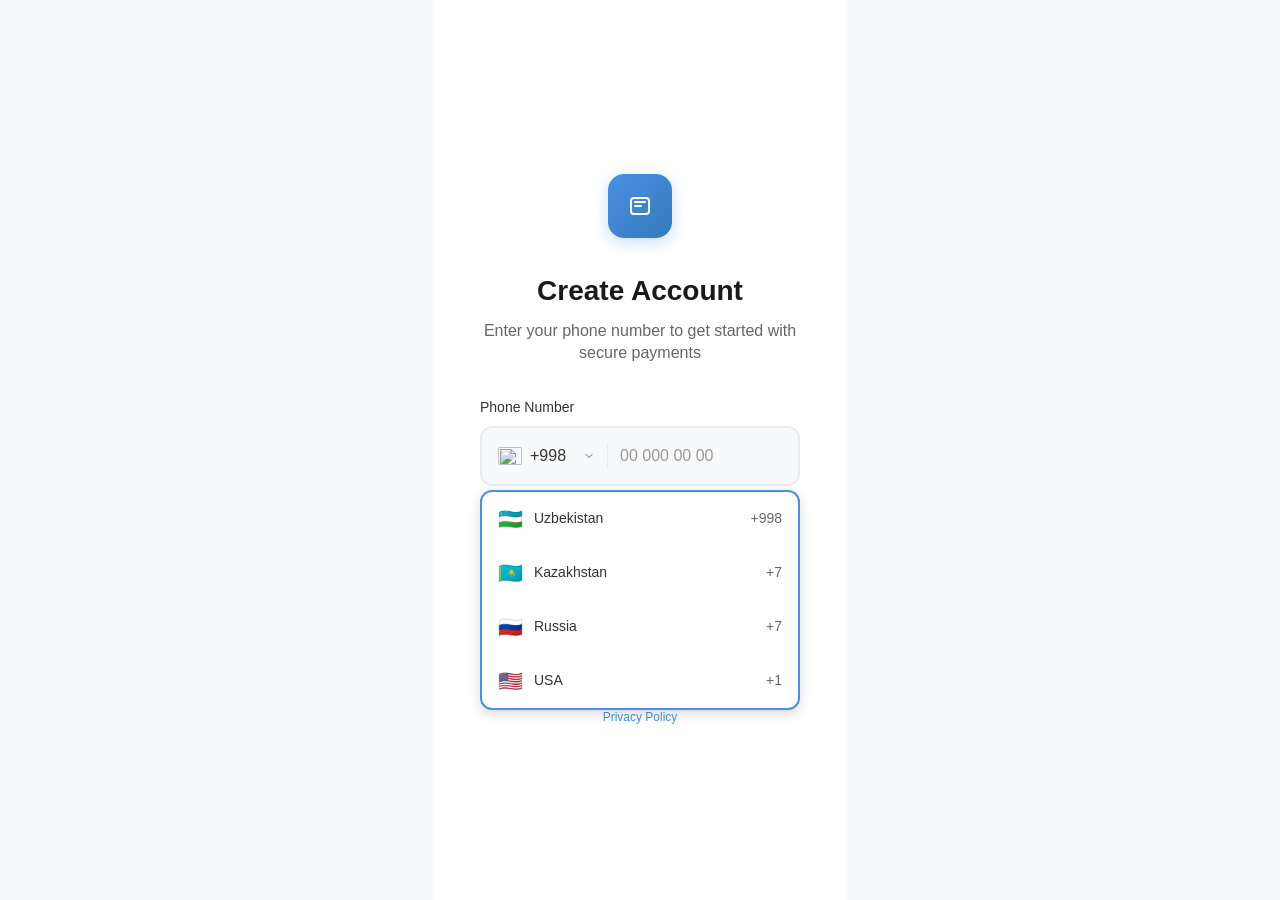
==== commit 970fe0de: "Update index.html" ====
--- a/index.html
+++ b/index.html
@@ -29,8 +29,37 @@
                 <div class="input-group">
                     <label class="input-label" data-translate="phone_number">Phone Number</label>
                     <div class="phone-input">
-                        <span class="country-code">+</span>
-                        <input type="tel" id="phone-input" placeholder="(000) 000-0000" maxlength="15">
+                        <div class="country-selector" id="country-selector">
+                            <img class="country-flag" id="selected-flag" src="" alt="">
+                            <span class="country-code" id="selected-code">+998</span>
+                            <svg class="dropdown-arrow" width="12" height="12" viewBox="0 0 24 24" fill="none">
+                                <path d="M6 9l6 6 6-6" stroke="#666" stroke-width="2" stroke-linecap="round"/>
+                            </svg>
+                        </div>
+                        <input type="tel" id="phone-input" placeholder="00 000 00 00" maxlength="15">
+                    </div>
+                    
+                    <div class="country-dropdown hidden" id="country-dropdown">
+                        <div class="country-option" data-code="+998" data-country="uz" data-flag="🇺🇿">
+                            <span class="flag">🇺🇿</span>
+                            <span class="country-name" data-translate="uzbekistan">Uzbekistan</span>
+                            <span class="code">+998</span>
+                        </div>
+                        <div class="country-option" data-code="+7" data-country="kz" data-flag="🇰🇿">
+                            <span class="flag">🇰🇿</span>
+                            <span class="country-name" data-translate="kazakhstan">Kazakhstan</span>
+                            <span class="code">+7</span>
+                        </div>
+                        <div class="country-option" data-code="+7" data-country="ru" data-flag="🇷🇺">
+                            <span class="flag">🇷🇺</span>
+                            <span class="country-name" data-translate="russia">Russia</span>
+                            <span class="code">+7</span>
+                        </div>
+                        <div class="country-option" data-code="+1" data-country="us" data-flag="🇺🇸">
+                            <span class="flag">🇺🇸</span>
+                            <span class="country-name" data-translate="usa">USA</span>
+                            <span class="code">+1</span>
+                        </div>
                     </div>
                 </div>
                 
@@ -131,8 +160,9 @@
                     <button class="key-btn empty"></button>
                     <button class="key-btn" data-key="0">0</button>
                     <button class="key-btn delete-btn" id="pin-delete">
-                        <svg width="20" height="16" viewBox="0 0 24 24" fill="none">
-                            <path d="M9 7l6 6M9 13l6-6" stroke="#333" stroke-width="2"/>
+                        <svg width="24" height="20" viewBox="0 0 24 24" fill="none">
+                            <path d="M21 4H8l-7 8 7 8h13a2 2 0 0 0 2-2V6a2 2 0 0 0-2-2z" stroke="#666" stroke-width="2.5" stroke-linejoin="round"/>
+                            <path d="m13 9 4 4m0-4-4 4" stroke="#666" stroke-width="2.5" stroke-linecap="round"/>
                         </svg>
                     </button>
                 </div>
@@ -182,8 +212,9 @@
                     <button class="key-btn empty"></button>
                     <button class="key-btn" data-key="0">0</button>
                     <button class="key-btn delete-btn" id="confirm-pin-delete">
-                        <svg width="20" height="16" viewBox="0 0 24 24" fill="none">
-                            <path d="M9 7l6 6M9 13l6-6" stroke="#333" stroke-width="2"/>
+                        <svg width="24" height="20" viewBox="0 0 24 24" fill="none">
+                            <path d="M21 4H8l-7 8 7 8h13a2 2 0 0 0 2-2V6a2 2 0 0 0-2-2z" stroke="#666" stroke-width="2.5" stroke-linejoin="round"/>
+                            <path d="m13 9 4 4m0-4-4 4" stroke="#666" stroke-width="2.5" stroke-linecap="round"/>
                         </svg>
                     </button>
                 </div>
@@ -226,8 +257,9 @@
                     <button class="key-btn empty"></button>
                     <button class="key-btn" data-key="0">0</button>
                     <button class="key-btn delete-btn" id="login-pin-delete">
-                        <svg width="20" height="16" viewBox="0 0 24 24" fill="none">
-                            <path d="M9 7l6 6M9 13l6-6" stroke="#333" stroke-width="2"/>
+                        <svg width="24" height="20" viewBox="0 0 24 24" fill="none">
+                            <path d="M21 4H8l-7 8 7 8h13a2 2 0 0 0 2-2V6a2 2 0 0 0-2-2z" stroke="#666" stroke-width="2.5" stroke-linejoin="round"/>
+                            <path d="m13 9 4 4m0-4-4 4" stroke="#666" stroke-width="2.5" stroke-linecap="round"/>
                         </svg>
                     </button>
                 </div>
--- a/style.css
+++ b/style.css
@@ -1,1385 +1,3 @@
-/* Transfer Styles */
-.transfer-form {
-    display: flex;
-    flex-direction: column;
-    gap: 24px;
-    margin-bottom: 40px;
-}
-
-.form-section {
-    display: flex;
-    flex-direction: column;
-    gap: 12px;
-}
-
-.section-label {
-    font-size: 16px;
-    font-weight: 600;
-    color: #1d1d1f;
-    margin-bottom: 8px;
-}
-
-body.dark .section-label {
-    color: #fff;
-}
-
-.card-selector {
-    background: white;
-    border: 2px solid #f2f2f7;
-    border-radius: 12px;
-    padding: 16px;
-    cursor: pointer;
-    transition: all 0.2s ease;
-}
-
-body.dark .card-selector {
-    background: #2c2c2e;
-    border-color: #3a3a3c;
-}
-
-.card-selector:hover {
-    border-color: #007AFF;
-    box-shadow: 0 0 0 3px rgba(0, 122, 255, 0.1);
-}
-
-.card-preview {
-    display: flex;
-    align-items: center;
-    gap: 12px;
-}
-
-.card-icon {
-    font-size: 24px;
-}
-
-.card-details {
-    flex: 1;
-}
-
-.card-name {
-    font-size: 16px;
-    font-weight: 600;
-    color: #1d1d1f;
-    margin-bottom: 4px;
-}
-
-body.dark .card-name {
-    color: #fff;
-}
-
-.card-balance {
-    font-size: 14px;
-    color: #86868b;
-}
-
-.selector-arrow {
-    font-size: 20px;
-    color: #86868b;
-}
-
-.recipient-input {
-    display: flex;
-    flex-direction: column;
-    gap: 12px;
-}
-
-.card-input {
-    background: white;
-    border: 2px solid #f2f2f7;
-    border-radius: 12px;
-    padding: 16px;
-    font-size: 16px;
-    transition: all 0.2s ease;
-}
-
-body.dark .card-input {
-    background: #2c2c2e;
-    border-color: #3a3a3c;
-    color: #fff;
-}
-
-.card-input:focus {
-    outline: none;
-    border-color: #007AFF;
-    box-shadow: 0 0 0 3px rgba(0, 122, 255, 0.1);
-}
-
-.recipient-info {
-    display: flex;
-    align-items: center;
-    gap: 12px;
-    background: #f8f9fa;
-    border-radius: 12px;
-    padding: 12px;
-    animation: slideDown 0.3s ease;
-}
-
-body.dark .recipient-info {
-    background: #3a3a3c;
-}
-
-.recipient-avatar {
-    width: 40px;
-    height: 40px;
-    border-radius: 20px;
-    background: #007AFF;
-    display: flex;
-    align-items: center;
-    justify-content: center;
-    color: white;
-    font-weight: 600;
-    font-size: 14px;
-}
-
-.recipient-details {
-    flex: 1;
-}
-
-.recipient-name {
-    font-size: 16px;
-    font-weight: 600;
-    color: #1d1d1f;
-    margin-bottom: 4px;
-}
-
-body.dark .recipient-name {
-    color: #fff;
-}
-
-.recipient-bank {
-    font-size: 14px;
-    color: #86868b;
-}
-
-.amount-input {
-    display: flex;
-    align-items: center;
-    background: white;
-    border: 2px solid #f2f2f7;
-    border-radius: 12px;
-    padding: 16px;
-    transition: all 0.2s ease;
-}
-
-body.dark .amount-input {
-    background: #2c2c2e;
-    border-color: #3a3a3c;
-}
-
-.amount-input:focus-within {
-    border-color: #007AFF;
-    box-shadow: 0 0 0 3px rgba(0, 122, 255, 0.1);
-}
-
-.amount-field {
-    flex: 1;
-    border: none;
-    outline: none;
-    font-size: 24px;
-    font-weight: 600;
-    background: transparent;
-    color: #1d1d1f;
-}
-
-body.dark .amount-field {
-    color: #fff;
-}
-
-.currency {
-    font-size: 16px;
-    font-weight: 600;
-    color: #86868b;
-    margin-left: 8px;
-}
-
-.fee-info {
-    background: #f8f9fa;
-    border-radius: 12px;
-    padding: 16px;
-    margin-top: 12px;
-    animation: slideDown 0.3s ease;
-}
-
-body.dark .fee-info {
-    background: #3a3a3c;
-}
-
-.fee-row {
-    display: flex;
-    justify-content: space-between;
-    align-items: center;
-    margin-bottom: 8px;
-    font-size: 14px;
-    color: #86868b;
-}
-
-.fee-row:last-child {
-    margin-bottom: 0;
-}
-
-.fee-row.total {
-    border-top: 1px solid #e5e5e7;
-    padding-top: 8px;
-    margin-top: 8px;
-    font-weight: 600;
-    color: #1d1d1f;
-}
-
-body.dark .fee-row.total {
-    border-top-color: #48484a;
-    color: #fff;
-}
-
-/* Transfer Confirmation */
-.transfer-summary {
-    text-align: center;
-    margin-bottom: 40px;
-}
-
-.transfer-amount-big {
-    font-size: 48px;
-    font-weight: 700;
-    color: #1d1d1f;
-    margin-bottom: 8px;
-}
-
-body.dark .transfer-amount-big {
-    color: #fff;
-}
-
-.transfer-label {
-    font-size: 16px;
-    color: #86868b;
-    margin-bottom: 32px;
-}
-
-.transfer-details {
-    display: flex;
-    flex-direction: column;
-    gap: 20px;
-    margin-bottom: 32px;
-}
-
-.detail-row {
-    display: flex;
-    flex-direction: column;
-    gap: 8px;
-}
-
-.detail-label {
-    font-size: 12px;
-    font-weight: 600;
-    color: #86868b;
-    text-transform: uppercase;
-    letter-spacing: 0.5px;
-}
-
-.card-mini {
-    background: white;
-    border: 1px solid #f2f2f7;
-    border-radius: 12px;
-    padding: 12px;
-    display: flex;
-    flex-direction: column;
-    gap: 4px;
-}
-
-body.dark .card-mini {
-    background: #2c2c2e;
-    border-color: #3a3a3c;
-}
-
-.card-mini .card-number {
-    font-size: 14px;
-    font-weight: 600;
-    color: #1d1d1f;
-}
-
-body.dark .card-mini .card-number {
-    color: #fff;
-}
-
-.card-mini .card-type {
-    font-size: 12px;
-    color: #30D158;
-}
-
-.card-mini .balance {
-    font-size: 12px;
-    color: #86868b;
-}
-
-.recipient-mini {
-    background: white;
-    border: 1px solid #f2f2f7;
-    border-radius: 12px;
-    padding: 12px;
-    display: flex;
-    align-items: center;
-    gap: 12px;
-}
-
-body.dark .recipient-mini {
-    background: #2c2c2e;
-    border-color: #3a3a3c;
-}
-
-.recipient-avatar-small {
-    width: 32px;
-    height: 32px;
-    border-radius: 16px;
-    background: #007AFF;
-    display: flex;
-    align-items: center;
-    justify-content: center;
-    color: white;
-    font-weight: 600;
-    font-size: 12px;
-}
-
-.recipient-info-small {
-    flex: 1;
-}
-
-.recipient-name-small {
-    font-size: 14px;
-    font-weight: 600;
-    color: #1d1d1f;
-    margin-bottom: 2px;
-}
-
-body.dark .recipient-name-small {
-    color: #fff;
-}
-
-.recipient-email {
-    font-size: 12px;
-    color: #86868b;
-}
-
-.verified-badge {
-    color: #30D158;
-    font-size: 16px;
-}
-
-.transaction-details {
-    background: white;
-    border-radius: 16px;
-    padding: 20px;
-    margin-bottom: 24px;
-}
-
-body.dark .transaction-details {
-    background: #2c2c2e;
-}
-
-.transaction-details h3 {
-    font-size: 18px;
-    font-weight: 600;
-    color: #1d1d1f;
-    margin-bottom: 16px;
-}
-
-body.dark .transaction-details h3 {
-    color: #fff;
-}
-
-.detail-item {
-    display: flex;
-    justify-content: space-between;
-    align-items: center;
-    padding: 12px 0;
-    border-bottom: 1px solid #f2f2f7;
-    font-size: 14px;
-}
-
-body.dark .detail-item {
-    border-bottom-color: #3a3a3c;
-}
-
-.detail-item:last-child {
-    border-bottom: none;
-}
-
-.detail-item.total-row {
-    font-weight: 600;
-    font-size: 16px;
-    color: #1d1d1f;
-    border-top: 2px solid #f2f2f7;
-    margin-top: 8px;
-    padding-top: 16px;
-}
-
-body.dark .detail-item.total-row {
-    color: #fff;
-    border-top-color: #3a3a3c;
-}
-
-.secure-transfer {
-    text-align: center;
-    background: rgba(0, 122, 255, 0.05);
-    border-radius: 12px;
-    padding: 16px;
-    margin-bottom: 32px;
-}
-
-.secure-icon {
-    font-size: 24px;
-    margin-bottom: 8px;
-}
-
-.secure-transfer p {
-    font-size: 14px;
-    font-weight: 600;
-    color: #007AFF;
-    margin-bottom: 4px;
-}
-
-.secure-transfer span {
-    font-size: 12px;
-    color: #86868b;
-}
-
-.confirm-actions {
-    display: flex;
-    flex-direction: column;
-    gap: 12px;
-}
-
-.secondary-btn {
-    background: white;
-    color: #007AFF;
-    border: 2px solid #007AFF;
-    border-radius: 12px;
-    padding: 16px;
-    font-size: 16px;
-    font-weight: 600;
-    cursor: pointer;
-    transition: all 0.2s ease;
-    display: flex;
-    align-items: center;
-    justify-content: center;
-    gap: 8px;
-}
-
-body.dark .secondary-btn {
-    background: #2c2c2e;
-    border-color: #007AFF;
-}
-
-.secondary-btn:hover {
-    background: #007AFF;
-    color: white;
-}
-
-.btn-icon {
-    font-size: 18px;
-}
-
-/* Processing Screen */
-.processing-content {
-    text-align: center;
-    padding: 40px 0;
-}
-
-.processing-animation {
-    margin-bottom: 40px;
-}
-
-.loading-circle {
-    width: 120px;
-    height: 120px;
-    border-radius: 60px;
-    background: rgba(0, 122, 255, 0.1);
-    display: flex;
-    align-items: center;
-    justify-content: center;
-    margin: 0 auto;
-    animation: pulse 2s infinite;
-}
-
-.loading-spinner {
-    width: 60px;
-    height: 60px;
-    border: 4px solid #f3f3f3;
-    border-top: 4px solid #007AFF;
-    border-radius: 50%;
-    animation: spin 1s linear infinite;
-}
-
-@keyframes pulse {
-    0%, 100% { transform: scale(1); opacity: 1; }
-    50% { transform: scale(1.05); opacity: 0.8; }
-}
-
-.processing-details {
-    background: white;
-    border-radius: 16px;
-    padding: 20px;
-    margin: 32px 0;
-    text-align: left;
-}
-
-body.dark .processing-details {
-    background: #2c2c2e;
-}
-
-.processing-row {
-    display: flex;
-    justify-content: space-between;
-    align-items: center;
-    padding: 12px 0;
-    border-bottom: 1px solid #f2f2f7;
-    font-size: 14px;
-}
-
-body.dark .processing-row {
-    border-bottom-color: #3a3a3c;
-}
-
-.processing-row:last-child {
-    border-bottom: none;
-}
-
-.processing-row span:first-child {
-    color: #86868b;
-}
-
-.processing-row span:last-child {
-    font-weight: 600;
-    color: #1d1d1f;
-}
-
-body.dark .processing-row span:last-child {
-    color: #fff;
-}
-
-.progress-bar {
-    width: 100%;
-    height: 4px;
-    background: #f2f2f7;
-    border-radius: 2px;
-    overflow: hidden;
-    margin: 24px 0 16px 0;
-}
-
-body.dark .progress-bar {
-    background: #3a3a3c;
-}
-
-.progress-fill {
-    height: 100%;
-    background: linear-gradient(90deg, #007AFF, #5856D6);
-    border-radius: 2px;
-    width: 0%;
-    transition: width 0.5s ease;
-    animation: progressPulse 2s infinite;
-}
-
-@keyframes progressPulse {
-    0%, 100% { opacity: 1; }
-    50% { opacity: 0.7; }
-}
-
-.progress-text {
-    font-size: 14px;
-    color: #86868b;
-    margin-top: 8px;
-}
-
-/* Success Screen */
-.success-content {
-    text-align: center;
-    padding: 40px 0;
-}
-
-.success-icon {
-    font-size: 80px;
-    margin-bottom: 24px;
-    animation: successBounce 0.6s ease;
-}
-
-@keyframes successBounce {
-    0% { transform: scale(0); }
-    50% { transform: scale(1.2); }
-    100% { transform: scale(1); }
-}
-
-.transfer-success-amount {
-    font-size: 48px;
-    font-weight: 700;
-    color: #30D158;
-    margin: 24px 0;
-}
-
-.success-details {
-    margin: 32px 0;
-}
-
-.success-recipient {
-    display: flex;
-    align-items: center;
-    justify-content: center;
-    gap: 16px;
-    margin-bottom: 32px;
-    background: white;
-    border-radius: 16px;
-    padding: 20px;
-}
-
-body.dark .success-recipient {
-    background: #2c2c2e;
-}
-
-.recipient-avatar-large {
-    width: 60px;
-    height: 60px;
-    border-radius: 30px;
-    background: #007AFF;
-    display: flex;
-    align-items: center;
-    justify-content: center;
-    color: white;
-    font-weight: 700;
-    font-size: 20px;
-}
-
-.recipient-info-large {
-    text-align: left;
-}
-
-.recipient-name-large {
-    font-size: 20px;
-    font-weight: 600;
-    color: #1d1d1f;
-    margin-bottom: 4px;
-}
-
-body.dark .recipient-name-large {
-    color: #fff;
-}
-
-.recipient-id {
-    font-size: 14px;
-    color: #86868b;
-}
-
-.transaction-summary {
-    background: white;
-    border-radius: 16px;
-    padding: 20px;
-    text-align: left;
-}
-
-body.dark .transaction-summary {
-    background: #2c2c2e;
-}
-
-.transaction-summary h3 {
-    font-size: 18px;
-    font-weight: 600;
-    color: #1d1d1f;
-    margin-bottom: 16px;
-    text-align: center;
-}
-
-body.dark .transaction-summary h3 {
-    color: #fff;
-}
-
-.summary-row {
-    display: flex;
-    justify-content: space-between;
-    align-items: center;
-    padding: 12px 0;
-    border-bottom: 1px solid #f2f2f7;
-    font-size: 14px;
-}
-
-body.dark .summary-row {
-    border-bottom-color: #3a3a3c;
-}
-
-.summary-row:last-child {
-    border-bottom: none;
-}
-
-.summary-row.completed {
-    color: #30D158;
-    font-weight: 600;
-}
-
-.success-actions {
-    display: flex;
-    flex-direction: column;
-    gap: 12px;
-    margin-top: 32px;
-}
-
-/* Cards List Modal */
-.cards-list {
-    display: flex;
-    flex-direction: column;
-    gap: 12px;
-}
-
-.card-option {
-    display: flex;
-    align-items: center;
-    gap: 16px;
-    background: #f8f9fa;
-    border-radius: 12px;
-    padding: 16px;
-    cursor: pointer;
-    transition: all 0.2s ease;
-    border: 2px solid transparent;
-}
-
-body.dark .card-option {
-    background: #3a3a3c;
-}
-
-.card-option:hover {
-    background: rgba(0, 122, 255, 0.05);
-    border-color: #007AFF;
-}
-
-.card-option.selected {
-    background: rgba(0, 122, 255, 0.1);
-    border-color: #007AFF;
-}
-
-.card-option-icon {
-    width: 48px;
-    height: 32px;
-    background: linear-gradient(135deg, #007AFF, #5856D6);
-    border-radius: 8px;
-    display: flex;
-    align-items: center;
-    justify-content: center;
-    color: white;
-    font-size: 12px;
-    font-weight: 600;
-}
-
-.card-option-details {
-    flex: 1;
-}
-
-.card-option-number {
-    font-size: 16px;
-    font-weight: 600;
-    color: #1d1d1f;
-    margin-bottom: 4px;
-}
-
-body.dark .card-option-number {
-    color: #fff;
-}
-
-.card-option-balance {
-    font-size: 14px;
-    color: #30D158;
-    font-weight: 500;
-}
-
-/* PIN Confirmation Modal */
-.pin-confirm-content {
-    text-align: center;
-    padding: 20px 0;
-}
-
-.security-icon {
-    font-size: 48px;
-    margin-bottom: 16px;
-    color: #007AFF;
-}
-
-.pin-confirm-content p {
-    font-size: 16px;
-    color: #86868b;
-    margin-bottom: 32px;
-}
-
-/* Responsive adjustments for transfers */
-@media (max-width: 480px) {
-    .transfer-amount-big {
-        font-size: 36px;
-    }
-    
-    .transfer-success-amount {
-        font-size: 36px;
-    }
-    
-    .success-icon {
-        font-size: 64px;
-    }
-    
-    .loading-circle {
-        width: 100px;
-        height: 100px;
-    }
-    
-    .loading-spinner {
-        width: 50px;
-        height: 50px;
-    }
-}
-
-/* History Screen Styles */
-.filter-btn {
-    background: white;
-    border: 2px solid #f2f2f7;
-    border-radius: 12px;
-    padding: 12px;
-    cursor: pointer;
-    transition: all 0.2s ease;
-}
-
-body.dark .filter-btn {
-    background: #2c2c2e;
-    border-color: #3a3a3c;
-}
-
-.filter-btn:hover {
-    border-color: #007AFF;
-}
-
-.filter-icon {
-    font-size: 16px;
-}
-
-.balance-summary {
-    margin-bottom: 24px;
-}
-
-.balance-card {
-    background: white;
-    border-radius: 16px;
-    padding: 20px;
-    display: flex;
-    align-items: center;
-    gap: 20px;
-    box-shadow: 0 2px 8px rgba(0, 0, 0, 0.1);
-}
-
-body.dark .balance-card {
-    background: #2c2c2e;
-    box-shadow: 0 2px 8px rgba(0, 0, 0, 0.3);
-}
-
-.balance-item {
-    flex: 1;
-    text-align: center;
-}
-
-.balance-label {
-    font-size: 14px;
-    color: #86868b;
-    margin-bottom: 8px;
-}
-
-.balance-value {
-    font-size: 24px;
-    font-weight: 700;
-    color: #1d1d1f;
-}
-
-body.dark .balance-value {
-    color: #fff;
-}
-
-.balance-change {
-    font-size: 20px;
-    font-weight: 600;
-    color: #30D158;
-}
-
-.balance-change.negative {
-    color: #FF3B30;
-}
-
-.balance-divider {
-    width: 1px;
-    height: 40px;
-    background: #f2f2f7;
-}
-
-body.dark .balance-divider {
-    background: #3a3a3c;
-}
-
-.history-filters {
-    margin-bottom: 24px;
-}
-
-.filter-tabs {
-    display: flex;
-    background: #f2f2f7;
-    border-radius: 12px;
-    padding: 4px;
-}
-
-body.dark .filter-tabs {
-    background: #3a3a3c;
-}
-
-.filter-tab {
-    flex: 1;
-    background: none;
-    border: none;
-    padding: 12px;
-    border-radius: 8px;
-    font-size: 14px;
-    font-weight: 500;
-    cursor: pointer;
-    transition: all 0.2s ease;
-    color: #86868b;
-}
-
-.filter-tab.active {
-    background: white;
-    color: #007AFF;
-    font-weight: 600;
-    box-shadow: 0 2px 4px rgba(0, 0, 0, 0.1);
-}
-
-body.dark .filter-tab.active {
-    background: #2c2c2e;
-    box-shadow: 0 2px 4px rgba(0, 0, 0, 0.3);
-}
-
-.history-list {
-    display: flex;
-    flex-direction: column;
-    gap: 8px;
-    margin-bottom: 100px;
-}
-
-.history-item {
-    background: white;
-    border-radius: 16px;
-    padding: 16px;
-    display: flex;
-    align-items: center;
-    gap: 16px;
-    cursor: pointer;
-    transition: all 0.2s ease;
-    box-shadow: 0 2px 8px rgba(0, 0, 0, 0.05);
-}
-
-body.dark .history-item {
-    background: #2c2c2e;
-    box-shadow: 0 2px 8px rgba(0, 0, 0, 0.2);
-}
-
-.history-item:hover {
-    transform: translateY(-2px);
-    box-shadow: 0 4px 12px rgba(0, 0, 0, 0.1);
-}
-
-body.dark .history-item:hover {
-    box-shadow: 0 4px 12px rgba(0, 0, 0, 0.3);
-}
-
-.history-icon {
-    width: 48px;
-    height: 48px;
-    border-radius: 24px;
-    display: flex;
-    align-items: center;
-    justify-content: center;
-    color: white;
-    font-weight: 600;
-    font-size: 16px;
-}
-
-.history-icon.income {
-    background: #30D158;
-}
-
-.history-icon.outcome {
-    background: #FF3B30;
-}
-
-.history-icon.transfer {
-    background: #007AFF;
-}
-
-.history-details {
-    flex: 1;
-}
-
-.history-title {
-    font-size: 16px;
-    font-weight: 600;
-    color: #1d1d1f;
-    margin-bottom: 4px;
-}
-
-body.dark .history-title {
-    color: #fff;
-}
-
-.history-date {
-    font-size: 14px;
-    color: #86868b;
-}
-
-.history-amount {
-    font-size: 16px;
-    font-weight: 600;
-    text-align: right;
-}
-
-.history-amount.positive {
-    color: #30D158;
-}
-
-.history-amount.negative {
-    color: #FF3B30;
-}
-
-.history-status {
-    font-size: 12px;
-    color: #86868b;
-    text-align: right;
-    margin-top: 4px;
-}
-
-/* Transaction Detail Modal */
-.transaction-detail-content {
-    text-align: center;
-}
-
-.transaction-status {
-    display: flex;
-    align-items: center;
-    justify-content: center;
-    gap: 8px;
-    margin-bottom: 24px;
-}
-
-.status-icon {
-    font-size: 24px;
-}
-
-.status-text {
-    font-size: 16px;
-    font-weight: 600;
-    color: #30D158;
-}
-
-.transaction-amount-detail {
-    font-size: 36px;
-    font-weight: 700;
-    margin-bottom: 32px;
-    color: #1d1d1f;
-}
-
-body.dark .transaction-amount-detail {
-    color: #fff;
-}
-
-.transaction-amount-detail.negative {
-    color: #FF3B30;
-}
-
-.transaction-amount-detail.positive {
-    color: #30D158;
-}
-
-.transaction-info {
-    background: #f8f9fa;
-    border-radius: 12px;
-    padding: 16px;
-    text-align: left;
-}
-
-body.dark .transaction-info {
-    background: #3a3a3c;
-}
-
-.info-row {
-    display: flex;
-    justify-content: space-between;
-    align-items: center;
-    padding: 12px 0;
-    border-bottom: 1px solid #e5e5e7;
-    font-size: 14px;
-}
-
-body.dark .info-row {
-    border-bottom-color: #48484a;
-}
-
-.info-row:last-child {
-    border-bottom: none;
-}
-
-.info-label {
-    color: #86868b;
-}
-
-.info-value {
-    font-weight: 500;
-    color: #1d1d1f;
-}
-
-body.dark .info-value {
-    color: #fff;
-}
-
-/* Profile Screen Styles */
-.profile-header {
-    display: flex;
-    align-items: center;
-    gap: 20px;
-    margin-bottom: 40px;
-    background: white;
-    border-radius: 16px;
-    padding: 24px;
-    box-shadow: 0 2px 8px rgba(0, 0, 0, 0.1);
-}
-
-body.dark .profile-header {
-    background: #2c2c2e;
-    box-shadow: 0 2px 8px rgba(0, 0, 0, 0.3);
-}
-
-.profile-photo {
-    width: 80px;
-    height: 80px;
-    border-radius: 40px;
-    background: #007AFF;
-    overflow: hidden;
-    display: flex;
-    align-items: center;
-    justify-content: center;
-    color: white;
-    font-size: 32px;
-    font-weight: 600;
-}
-
-.profile-photo img {
-    width: 100%;
-    height: 100%;
-    object-fit: cover;
-}
-
-.profile-info {
-    flex: 1;
-}
-
-.profile-name {
-    font-size: 24px;
-    font-weight: 700;
-    color: #1d1d1f;
-    margin-bottom: 8px;
-}
-
-body.dark .profile-name {
-    color: #fff;
-}
-
-.profile-phone {
-    font-size: 16px;
-    color: #86868b;
-}
-
-.profile-menu {
-    display: flex;
-    flex-direction: column;
-    gap: 16px;
-    margin-bottom: 100px;
-}
-
-.menu-section {
-    background: white;
-    border-radius: 16px;
-    overflow: hidden;
-    box-shadow: 0 2px 8px rgba(0, 0, 0, 0.05);
-}
-
-body.dark .menu-section {
-    background: #2c2c2e;
-    box-shadow: 0 2px 8px rgba(0, 0, 0, 0.2);
-}
-
-.menu-item {
-    display: flex;
-    align-items: center;
-    gap: 16px;
-    padding: 16px 20px;
-    cursor: pointer;
-    transition: all 0.2s ease;
-    border-bottom: 1px solid #f2f2f7;
-}
-
-body.dark .menu-item {
-    border-bottom-color: #3a3a3c;
-}
-
-.menu-item:last-child {
-    border-bottom: none;
-}
-
-.menu-item:hover:not(.disabled) {
-    background: #f8f9fa;
-}
-
-body.dark .menu-item:hover:not(.disabled) {
-    background: #3a3a3c;
-}
-
-.menu-item.disabled {
-    opacity: 0.5;
-    cursor: not-allowed;
-}
-
-.menu-item.logout {
-    color: #FF3B30;
-}
-
-.menu-item.logout:hover {
-    background: rgba(255, 59, 48, 0.1);
-}
-
-.menu-icon {
-    font-size: 20px;
-    width: 24px;
-    text-align: center;
-}
-
-.menu-content {
-    flex: 1;
-}
-
-.menu-title {
-    font-size: 16px;
-    font-weight: 600;
-    color: #1d1d1f;
-    margin-bottom: 4px;
-}
-
-body.dark .menu-title {
-    color: #fff;
-}
-
-.menu-item.logout .menu-title {
-    color: #FF3B30;
-}
-
-.menu-subtitle {
-    font-size: 14px;
-    color: #86868b;
-}
-
-.menu-arrow {
-    font-size: 18px;
-    color: #86868b;
-}
-
-/* Language Selector Modal */
-.language-options {
-    display: flex;
-    flex-direction: column;
-    gap: 8px;
-}
-
-.language-option {
-    display: flex;
-    align-items: center;
-    gap: 16px;
-    padding: 16px;
-    border-radius: 12px;
-    cursor: pointer;
-    transition: all 0.2s ease;
-    border: 2px solid transparent;
-}
-
-.language-option:hover {
-    background: #f8f9fa;
-    border-color: #007AFF;
-}
-
-body.dark .language-option:hover {
-    background: #3a3a3c;
-}
-
-.language-option.selected {
-    background: rgba(0, 122, 255, 0.1);
-    border-color: #007AFF;
-}
-
-.language-flag {
-    font-size: 24px;
-}
-
-.language-name {
-    flex: 1;
-    font-size: 16px;
-    font-weight: 500;
-    color: #1d1d1f;
-}
-
-body.dark .language-name {
-    color: #fff;
-}
-
-.language-check {
-    color: #007AFF;
-    font-size: 18px;
-    opacity: 0;
-    transition: all 0.2s ease;
-}
-
-.language-option.selected .language-check {
-    opacity: 1;
-}
-
-/* Logout Confirmation Modal */
-.logout-confirm-content {
-    text-align: center;
-    padding: 20px 0;
-}
-
-.logout-icon {
-    font-size: 48px;
-    color: #FF3B30;
-    margin-bottom: 16px;
-}
-
-.logout-confirm-content p {
-    font-size: 16px;
-    color: #86868b;
-    line-height: 1.5;
-}
-
-.logout-btn {
-    background: #FF3B30 !important;
-}
-
-.logout-btn:hover {
-    background: #D70015 !important;
-}
-@keyframes transferSlideIn {
-    from { opacity: 0; transform: translateX(20px); }
-    to { opacity: 1; transform: translateX(0); }
-}
-
-@keyframes transferSlideOut {
-    from { opacity: 1; transform: translateX(0); }
-    to { opacity: 0; transform: translateX(-20px); }
-}
-
-.transfer-form {
-    animation: transferSlideIn 0.3s ease;
-}
-
-.transfer-summary {
-    animation: transferSlideIn 0.3s ease;
-}/* Global Styles */
 * {
     margin: 0;
     padding: 0;
@@ -1387,235 +5,451 @@
 }
 
 body {
-    font-family: -apple-system, BlinkMacSystemFont, 'Segoe UI', Roboto, Helvetica, Arial, sans-serif;
+    font-family: -apple-system, BlinkMacSystemFont, 'Segoe UI', Roboto, sans-serif;
     background: #f8f9fa;
     color: #333;
-    transition: all 0.3s ease;
-}
-
-body.dark {
-    background: #1a1a1a;
-    color: #fff;
-}
-
-.container {
-    max-width: 400px;
+    line-height: 1.5;
+    overflow-x: hidden;
+}
+
+.app-container {
+    max-width: 414px;
     margin: 0 auto;
-    padding: 20px;
     min-height: 100vh;
+    background: #fff;
     position: relative;
 }
 
 /* Screen Management */
 .screen {
+    min-height: 100vh;
+    display: flex;
+    flex-direction: column;
+    justify-content: center;
+    padding: 24px;
+    animation: slideIn 0.3s ease-out;
+}
+
+.screen.hidden {
     display: none;
-    animation: fadeIn 0.3s ease-in-out;
-}
-
-.screen.active {
-    display: block;
-}
-
-@keyframes fadeIn {
-    from { opacity: 0; transform: translateY(20px); }
-    to { opacity: 1; transform: translateY(0); }
-}
-
-/* Navigation */
+}
+
+.screen-content {
+    flex: 1;
+    display: flex;
+    flex-direction: column;
+    justify-content: center;
+    max-width: 320px;
+    margin: 0 auto;
+    width: 100%;
+}
+
+@keyframes slideIn {
+    from {
+        opacity: 0;
+        transform: translateX(20px);
+    }
+    to {
+        opacity: 1;
+        transform: translateX(0);
+    }
+}
+
+@keyframes slideOut {
+    from {
+        opacity: 1;
+        transform: translateX(0);
+    }
+    to {
+        opacity: 0;
+        transform: translateX(-20px);
+    }
+}
+
+/* Back Button */
 .back-btn {
+    position: absolute;
+    top: 24px;
+    left: 24px;
     background: none;
     border: none;
-    font-size: 24px;
-    color: #007AFF;
+    padding: 8px;
     cursor: pointer;
-    margin-bottom: 20px;
-    padding: 10px;
     border-radius: 50%;
-    transition: all 0.2s ease;
+    transition: background-color 0.2s;
+    width: 40px;
+    height: 40px;
+    display: flex;
+    align-items: center;
+    justify-content: center;
 }
 
 .back-btn:hover {
-    background: rgba(0, 122, 255, 0.1);
-}
-
-/* Headers */
-.header {
-    text-align: center;
-    margin-bottom: 40px;
-}
-
-.header-home {
-    display: flex;
-    justify-content: space-between;
-    align-items: center;
-    margin-bottom: 30px;
-}
-
-.app-icon {
-    margin-bottom: 20px;
-}
-
-.icon-square {
+    background-color: rgba(255, 255, 255, 0.1);
+}
+
+.back-btn svg {
+    stroke: #ffffff !important;
+    stroke-width: 2.5;
+}
+
+/* Logo and Icons */
+.app-logo {
+    text-align: center;
+    margin-bottom: 32px;
+}
+
+.logo-icon {
     width: 64px;
     height: 64px;
-    background: #007AFF;
+    background: linear-gradient(135deg, #4A90E2 0%, #357ABD 100%);
     border-radius: 16px;
     display: flex;
     align-items: center;
     justify-content: center;
     margin: 0 auto;
-}
-
-.icon-inner {
+    box-shadow: 0 4px 16px rgba(74, 144, 226, 0.3);
+}
+
+.pin-icon {
+    text-align: center;
+    margin-bottom: 24px;
+}
+
+/* Typography */
+.screen-title {
+    font-size: 28px;
+    font-weight: 700;
+    text-align: center;
+    margin-bottom: 8px;
+    color: #1a1a1a;
+}
+
+.screen-subtitle {
+    font-size: 16px;
+    color: #666;
+    text-align: center;
+    margin-bottom: 32px;
+    line-height: 1.4;
+}
+
+/* Input Styles */
+.input-group {
+    margin-bottom: 24px;
+    position: relative;
+}
+
+.input-label {
+    display: block;
+    font-size: 14px;
+    font-weight: 500;
+    color: #333;
+    margin-bottom: 8px;
+}
+
+.phone-input {
+    display: flex;
+    align-items: center;
+    background: #f8f9fa;
+    border: 2px solid #e9ecef;
+    border-radius: 12px;
+    padding: 16px;
+    transition: border-color 0.2s;
+    position: relative;
+}
+
+.phone-input:focus-within {
+    border-color: #4A90E2;
+    background: #fff;
+}
+
+.country-selector {
+    display: flex;
+    align-items: center;
+    gap: 8px;
+    cursor: pointer;
+    padding-right: 12px;
+    border-right: 1px solid #e9ecef;
+    margin-right: 12px;
+    user-select: none;
+}
+
+.country-flag {
+    width: 24px;
+    height: 18px;
+    object-fit: cover;
+    border-radius: 2px;
+}
+
+.country-code {
+    font-size: 16px;
+    color: #333;
+    font-weight: 500;
+    min-width: 45px;
+}
+
+.dropdown-arrow {
+    transition: transform 0.2s;
+}
+
+.country-selector.active .dropdown-arrow {
+    transform: rotate(180deg);
+}
+
+.country-dropdown {
+    position: absolute;
+    top: 100%;
+    left: 0;
+    right: 0;
+    background: white;
+    border: 2px solid #4A90E2;
+    border-radius: 12px;
+    box-shadow: 0 4px 12px rgba(0, 0, 0, 0.15);
+    z-index: 10;
+    overflow: hidden;
+    margin-top: 4px;
+}
+
+.country-option {
+    display: flex;
+    align-items: center;
+    gap: 12px;
+    padding: 12px 16px;
+    cursor: pointer;
+    transition: background-color 0.2s;
+}
+
+.country-option:hover {
+    background-color: #f8f9fa;
+}
+
+.country-option .flag {
+    font-size: 20px;
+    width: 24px;
+}
+
+.country-option .country-name {
+    flex: 1;
+    font-size: 14px;
+    color: #333;
+}
+
+.country-option .code {
+    font-size: 14px;
+    color: #666;
+    font-weight: 500;
+}
+
+#phone-input {
+    flex: 1;
+    background: none;
+    border: none;
+    font-size: 16px;
+    color: #333;
+    outline: none;
+}
+
+#phone-input::placeholder {
+    color: #999;
+}
+
+/* Info Message */
+.info-message {
+    display: flex;
+    align-items: flex-start;
+    gap: 8px;
+    background: #f0f7ff;
+    border: 1px solid #b3d9ff;
+    border-radius: 8px;
+    padding: 12px;
+    margin-bottom: 32px;
+    font-size: 14px;
+    color: #2c5aa0;
+    line-height: 1.4;
+}
+
+/* OTP Input */
+.otp-container {
+    display: flex;
+    justify-content: center;
+    gap: 12px;
+    margin-bottom: 24px;
+}
+
+.otp-input {
+    width: 48px;
+    height: 56px;
+    border: 2px solid #e9ecef;
+    border-radius: 12px;
+    text-align: center;
+    font-size: 24px;
+    font-weight: 600;
+    background: #f8f9fa;
+    transition: all 0.2s;
+    outline: none;
+    box-sizing: border-box;
+}
+
+.otp-input:focus {
+    border-color: #4A90E2;
+    background: #fff;
+    transform: scale(1.05);
+    box-shadow: 0 2px 8px rgba(74, 144, 226, 0.2);
+}
+
+.otp-input.filled {
+    border-color: #4A90E2;
+    background: #fff;
+    color: #4A90E2;
+}
+
+/* Timer and Resend */
+.timer-container {
+    text-align: center;
+    margin-bottom: 16px;
+    font-size: 14px;
+    color: #666;
+}
+
+.timer {
+    font-weight: 600;
+    color: #4A90E2;
+}
+
+.resend-container {
+    text-align: center;
+    margin-bottom: 32px;
+    font-size: 14px;
+    color: #666;
+}
+
+.resend-btn {
+    background: none;
+    border: none;
+    color: #4A90E2;
+    font-weight: 500;
+    cursor: pointer;
+    text-decoration: underline;
+    margin-left: 4px;
+}
+
+.resend-btn:disabled {
+    color: #ccc;
+    cursor: not-allowed;
+    text-decoration: none;
+}
+
+/* PIN Display */
+.pin-display {
+    display: flex;
+    justify-content: center;
+    gap: 16px;
+    margin-bottom: 32px;
+}
+
+.pin-dot {
+    width: 16px;
+    height: 16px;
+    border-radius: 50%;
+    background: #e9ecef;
+    transition: all 0.2s;
+}
+
+.pin-dot.filled {
+    background: #4A90E2;
+    transform: scale(1.2);
+}
+
+.pin-dot.error {
+    background: #dc3545;
+    animation: shake 0.5s ease-in-out;
+}
+
+@keyframes shake {
+    0%, 20%, 40%, 60%, 80% {
+        transform: translateX(-2px);
+    }
+    10%, 30%, 50%, 70%, 90% {
+        transform: translateX(2px);
+    }
+    100% {
+        transform: translateX(0);
+    }
+}
+
+/* Keypad */
+.keypad {
+    display: grid;
+    grid-template-columns: repeat(3, 1fr);
+    gap: 16px;
+    margin-bottom: 32px;
+    justify-items: center;
+}
+
+.key-btn {
+    width: 80px;
+    height: 80px;
+    border: none;
+    border-radius: 50%;
+    background: #f8f9fa;
+    font-size: 24px;
+    font-weight: 500;
+    color: #333;
+    cursor: pointer;
+    transition: all 0.2s;
+    display: flex;
+    align-items: center;
+    justify-content: center;
+    outline: none !important;
+    -webkit-tap-highlight-color: transparent;
+    user-select: none;
+}
+
+.key-btn:focus {
+    outline: none !important;
+    box-shadow: none !important;
+}
+
+.key-btn:hover {
+    background: #e9ecef;
+    transform: scale(1.05);
+}
+
+.key-btn:active {
+    transform: scale(0.95);
+    background: #dee2e6;
+}
+
+.key-btn.empty {
+    background: transparent;
+    cursor: default;
+    pointer-events: none;
+}
+
+.key-btn.empty:hover {
+    background: transparent;
+    transform: none;
+}
+
+.delete-btn {
+    background: #f8f9fa !important;
+}
+
+.delete-btn:hover {
+    background: #ffebee !important;
+}
+
+.delete-btn svg {
     width: 24px;
     height: 24px;
-    background: white;
-    border-radius: 4px;
-}
-
-.pin-icon, .login-icon {
-    font-size: 48px;
-    margin-bottom: 20px;
-}
-
-.title {
-    font-size: 28px;
-    font-weight: 700;
-    margin-bottom: 10px;
-    color: #1d1d1f;
-}
-
-body.dark .title {
-    color: #fff;
-}
-
-.subtitle {
-    font-size: 16px;
-    color: #86868b;
-    line-height: 1.4;
-}
-
-.greeting {
-    display: flex;
-    flex-direction: column;
-    align-items: flex-start;
-}
-
-.greeting span:first-child {
-    font-size: 16px;
-    color: #86868b;
-}
-
-.greeting span:last-child {
-    font-size: 24px;
-    font-weight: 600;
-    color: #1d1d1f;
-}
-
-body.dark .greeting span:last-child {
-    color: #fff;
-}
-
-.profile-pic {
-    width: 48px;
-    height: 48px;
-    border-radius: 24px;
-    background: #007AFF;
-    overflow: hidden;
-}
-
-.profile-pic img {
-    width: 100%;
-    height: 100%;
-    object-fit: cover;
-}
-
-/* Form Elements */
-.form-group {
-    margin-bottom: 24px;
-}
-
-.label {
-    display: block;
-    font-size: 16px;
-    font-weight: 500;
-    margin-bottom: 8px;
-    color: #1d1d1f;
-}
-
-body.dark .label {
-    color: #fff;
-}
-
-.phone-input {
-    display: flex;
-    align-items: center;
-    background: white;
-    border: 1px solid #d1d1d6;
-    border-radius: 12px;
-    padding: 16px;
-    transition: all 0.2s ease;
-}
-
-body.dark .phone-input {
-    background: #2c2c2e;
-    border-color: #3a3a3c;
-}
-
-.phone-input:focus-within {
-    border-color: #007AFF;
-    box-shadow: 0 0 0 3px rgba(0, 122, 255, 0.1);
-}
-
-.country-code {
-    font-size: 16px;
-    color: #1d1d1f;
-    margin-right: 12px;
-    font-weight: 500;
-}
-
-body.dark .country-code {
-    color: #fff;
-}
-
-.input-field {
-    flex: 1;
-    border: none;
-    outline: none;
-    font-size: 16px;
-    background: transparent;
-    color: #1d1d1f;
-}
-
-body.dark .input-field {
-    color: #fff;
-}
-
-.input-field::placeholder {
-    color: #86868b;
-}
-
-.info-text {
-    display: flex;
-    align-items: flex-start;
-    font-size: 14px;
-    color: #86868b;
-    margin-top: 12px;
-    padding: 12px;
-    background: rgba(0, 122, 255, 0.05);
-    border-radius: 8px;
-    border-left: 3px solid #007AFF;
-}
-
-.info-icon {
-    margin-right: 8px;
-    flex-shrink: 0;
+    stroke: #666;
+    stroke-width: 2.5;
 }
 
 /* Buttons */
 .primary-btn {
     width: 100%;
-    background: #007AFF;
+    background: linear-gradient(135deg, #4A90E2 0%, #357ABD 100%);
     color: white;
     border: none;
     border-radius: 12px;
@@ -1623,765 +457,306 @@
     font-size: 16px;
     font-weight: 600;
     cursor: pointer;
-    transition: all 0.2s ease;
-    margin-bottom: 20px;
+    transition: all 0.2s;
+    margin-bottom: 16px;
 }
 
 .primary-btn:hover {
-    background: #0056CC;
     transform: translateY(-1px);
-}
-
-.primary-btn:disabled {
-    background: #d1d1d6;
+    box-shadow: 0 4px 12px rgba(74, 144, 226, 0.3);
+}
+
+.primary-btn:active {
+    transform: translateY(0);
+}
+
+.primary-btn.disabled {
+    background: #ccc;
     cursor: not-allowed;
     transform: none;
-}
-
-body.dark .primary-btn:disabled {
-    background: #3a3a3c;
-}
-
-.link-btn {
+    box-shadow: none;
+}
+
+/* Biometric Section */
+.biometric-section {
+    text-align: center;
+    margin-bottom: 16px;
+}
+
+.biometric-btn {
+    background: none;
+    border: 2px solid #4A90E2;
+    border-radius: 12px;
+    padding: 12px 24px;
+    color: #4A90E2;
+    font-size: 14px;
+    font-weight: 500;
+    cursor: pointer;
+    transition: all 0.2s;
+    display: flex;
+    align-items: center;
+    justify-content: center;
+    gap: 8px;
+    margin: 0 auto;
+}
+
+.biometric-btn:hover {
+    background: #4A90E2;
+    color: white;
+}
+
+.forgot-pin-btn {
     background: none;
     border: none;
-    color: #007AFF;
+    color: #4A90E2;
     font-size: 14px;
+    font-weight: 500;
     cursor: pointer;
+    text-align: center;
     text-decoration: underline;
-}
-
-.link-btn:hover {
-    color: #0056CC;
-}
-
-/* Terms */
-.terms {
+    margin-bottom: 16px;
+}
+
+/* Terms Text */
+.terms-text {
     text-align: center;
     font-size: 12px;
-    color: #86868b;
+    color: #999;
     line-height: 1.4;
 }
 
-.terms a {
-    color: #007AFF;
+.terms-text a {
+    color: #4A90E2;
     text-decoration: none;
 }
 
-/* OTP Inputs */
-.otp-container {
-    text-align: center;
-    margin-bottom: 40px;
-}
-
-.otp-inputs {
-    display: flex;
-    justify-content: center;
-    gap: 12px;
-    margin-bottom: 20px;
-}
-
-.otp-input {
-    width: 48px;
-    height: 56px;
-    border: 2px solid #d1d1d6;
-    border-radius: 12px;
-    text-align: center;
-    font-size: 24px;
-    font-weight: 600;
-    background: white;
-    transition: all 0.2s ease;
-}
-
-body.dark .otp-input {
-    background: #2c2c2e;
-    border-color: #3a3a3c;
-    color: #fff;
-}
-
-.otp-input:focus {
-    outline: none;
-    border-color: #007AFF;
-    box-shadow: 0 0 0 3px rgba(0, 122, 255, 0.1);
-}
-
-.otp-input.filled {
-    border-color: #007AFF;
-    background: rgba(0, 122, 255, 0.05);
-}
-
-.timer {
-    font-size: 14px;
-    color: #86868b;
-    margin-bottom: 16px;
-}
-
-.resend-section {
-    font-size: 14px;
-    color: #86868b;
-}
-
-/* PIN Dots */
-.pin-dots {
-    display: flex;
-    justify-content: center;
-    gap: 16px;
-    margin-bottom: 40px;
-}
-
-.pin-dot {
-    width: 16px;
-    height: 16px;
-    border-radius: 50%;
-    background: #d1d1d6;
-    transition: all 0.2s ease;
-}
-
-body.dark .pin-dot {
-    background: #3a3a3c;
-}
-
-.pin-dot.filled {
-    background: #007AFF;
-    transform: scale(1.2);
-}
-
-/* Numpad */
-.numpad {
-    display: grid;
-    gap: 16px;
-    margin-bottom: 40px;
-}
-
-.numpad-row {
-    display: grid;
-    grid-template-columns: 1fr 1fr 1fr;
-    gap: 16px;
-}
-
-.num-btn {
-    width: 72px;
-    height: 72px;
-    border: none;
-    border-radius: 50%;
-    background: white;
-    font-size: 24px;
-    font-weight: 600;
-    cursor: pointer;
-    transition: all 0.2s ease;
-    box-shadow: 0 2px 8px rgba(0, 0, 0, 0.1);
-    justify-self: center;
-}
-
-body.dark .num-btn {
-    background: #2c2c2e;
-    color: #fff;
-    box-shadow: 0 2px 8px rgba(0, 0, 0, 0.3);
-}
-
-.num-btn:hover {
-    transform: scale(1.05);
-    box-shadow: 0 4px 12px rgba(0, 0, 0, 0.15);
-}
-
-.num-btn:active {
-    transform: scale(0.95);
-}
-
-.num-btn.invisible {
-    visibility: hidden;
-}
-
-.delete-btn {
-    background: #f2f2f7 !important;
-    color: #007AFF !important;
-}
-
-body.dark .delete-btn {
-    background: #3a3a3c !important;
-    color: #007AFF !important;
-}
-
-/* Login Options */
-.login-options {
-    text-align: center;
-    margin-top: 40px;
-}
-
-.biometric-btn {
-    display: flex;
-    align-items: center;
-    justify-content: center;
-    gap: 8px;
-    background: none;
-    border: 2px solid #007AFF;
-    color: #007AFF;
-    border-radius: 12px;
-    padding: 12px 24px;
-    font-size: 16px;
-    cursor: pointer;
-    margin-bottom: 16px;
-    transition: all 0.2s ease;
-    width: 100%;
-}
-
-.biometric-btn:hover {
-    background: #007AFF;
-    color: white;
-}
-
-.biometric-icon {
-    font-size: 20px;
-}
-
-/* Cards Section */
-.cards-section, .actions-section, .recent-transfers, .exchange-rates, .promotions {
-    margin-bottom: 30px;
-}
-
-.section-header {
-    display: flex;
-    justify-content: space-between;
-    align-items: center;
-    margin-bottom: 16px;
-}
-
-.section-header h3 {
-    font-size: 20px;
-    font-weight: 600;
-    color: #1d1d1f;
-}
-
-body.dark .section-header h3 {
-    color: #fff;
-}
-
-.cards-container {
-    display: flex;
-    gap: 16px;
-    overflow-x: auto;
-    padding-bottom: 8px;
-}
-
-.add-card-btn {
-    min-width: 280px;
-    height: 160px;
-    border: 2px dashed #d1d1d6;
-    border-radius: 16px;
-    display: flex;
-    flex-direction: column;
-    align-items: center;
-    justify-content: center;
-    cursor: pointer;
-    transition: all 0.2s ease;
-    background: white;
-}
-
-body.dark .add-card-btn {
-    background: #2c2c2e;
-    border-color: #3a3a3c;
-}
-
-.add-card-btn:hover {
-    border-color: #007AFF;
-    background: rgba(0, 122, 255, 0.05);
-}
-
-.add-icon {
-    font-size: 32px;
-    color: #007AFF;
-    margin-bottom: 8px;
-}
-
-.add-card-btn span {
-    font-size: 16px;
-    font-weight: 500;
-    color: #007AFF;
-}
-
-.card {
-    min-width: 280px;
-    height: 160px;
-    background: linear-gradient(135deg, #007AFF, #5856D6);
-    border-radius: 16px;
-    padding: 20px;
-    color: white;
-    cursor: pointer;
-    transition: all 0.2s ease;
-    position: relative;
-    overflow: hidden;
-}
-
-.card:hover {
-    transform: translateY(-4px);
-    box-shadow: 0 8px 24px rgba(0, 122, 255, 0.3);
-}
-
-.card-number {
-    font-size: 18px;
-    font-weight: 600;
-    margin-bottom: 16px;
-    letter-spacing: 2px;
-}
-
-.card-holder {
-    font-size: 14px;
-    opacity: 0.8;
-    margin-bottom: 4px;
-}
-
-.card-balance {
-    font-size: 24px;
-    font-weight: 700;
-}
-
-/* Action Buttons */
-.action-buttons {
-    display: grid;
-    grid-template-columns: repeat(4, 1fr);
-    gap: 16px;
-    margin-bottom: 20px;
-}
-
-.action-btn {
-    display: flex;
-    flex-direction: column;
-    align-items: center;
-    gap: 8px;
-    background: white;
-    border: none;
-    border-radius: 16px;
-    padding: 20px;
-    cursor: pointer;
-    transition: all 0.2s ease;
-    box-shadow: 0 2px 8px rgba(0, 0, 0, 0.1);
-}
-
-body.dark .action-btn {
-    background: #2c2c2e;
-    box-shadow: 0 2px 8px rgba(0, 0, 0, 0.3);
-}
-
-.action-btn:hover:not(.disabled) {
-    transform: translateY(-2px);
-    box-shadow: 0 4px 12px rgba(0, 0, 0, 0.15);
-}
-
-.action-btn.disabled {
-    opacity: 0.5;
-    cursor: not-allowed;
-}
-
-.action-icon {
-    font-size: 24px;
-}
-
-.action-btn span {
-    font-size: 12px;
-    font-weight: 500;
-    color: #1d1d1f;
-}
-
-body.dark .action-btn span {
-    color: #fff;
-}
-
-.send-money-btn {
-    display: flex;
-    align-items: center;
-    justify-content: center;
-    gap: 12px;
-    background: #007AFF;
-    color: white;
-    border: none;
-    border-radius: 16px;
-    padding: 16px;
-    font-size: 16px;
-    font-weight: 600;
-    cursor: pointer;
-    transition: all 0.2s ease;
-    width: 100%;
-}
-
-.send-money-btn:hover {
-    background: #0056CC;
-    transform: translateY(-2px);
-}
-
-/* Transfers List */
-.transfers-list {
-    background: white;
-    border-radius: 16px;
-    overflow: hidden;
-    box-shadow: 0 2px 8px rgba(0, 0, 0, 0.1);
-}
-
-body.dark .transfers-list {
-    background: #2c2c2e;
-    box-shadow: 0 2px 8px rgba(0, 0, 0, 0.3);
-}
-
-.transfer-item {
-    display: flex;
-    align-items: center;
-    padding: 16px;
-    border-bottom: 1px solid #f2f2f7;
-    cursor: pointer;
-    transition: all 0.2s ease;
-}
-
-body.dark .transfer-item {
-    border-bottom-color: #3a3a3c;
-}
-
-.transfer-item:hover {
-    background: #f8f9fa;
-}
-
-body.dark .transfer-item:hover {
-    background: #3a3a3c;
-}
-
-.transfer-item:last-child {
-    border-bottom: none;
-}
-
-.transfer-avatar {
-    width: 48px;
-    height: 48px;
-    border-radius: 24px;
-    background: #007AFF;
-    display: flex;
-    align-items: center;
-    justify-content: center;
-    color: white;
-    font-weight: 600;
-    margin-right: 16px;
-}
-
-.transfer-info {
-    flex: 1;
-}
-
-.transfer-name {
-    font-size: 16px;
-    font-weight: 600;
-    color: #1d1d1f;
-    margin-bottom: 4px;
-}
-
-body.dark .transfer-name {
-    color: #fff;
-}
-
-.transfer-date {
-    font-size: 14px;
-    color: #86868b;
-}
-
-.transfer-amount {
-    font-size: 16px;
-    font-weight: 600;
-}
-
-.transfer-amount.positive {
-    color: #30D158;
-}
-
-.transfer-amount.negative {
-    color: #FF3B30;
-}
-
-/* Exchange Rates */
-.rates-list {
-    background: white;
-    border-radius: 16px;
-    padding: 16px;
-    box-shadow: 0 2px 8px rgba(0, 0, 0, 0.1);
-}
-
-body.dark .rates-list {
-    background: #2c2c2e;
-    box-shadow: 0 2px 8px rgba(0, 0, 0, 0.3);
-}
-
-.rate-item {
-    display: flex;
-    justify-content: space-between;
-    align-items: center;
-    padding: 12px 0;
-    border-bottom: 1px solid #f2f2f7;
-}
-
-body.dark .rate-item {
-    border-bottom-color: #3a3a3c;
-}
-
-.rate-item:last-child {
-    border-bottom: none;
-}
-
-.rate-pair {
-    font-size: 16px;
-    font-weight: 500;
-    color: #1d1d1f;
-}
-
-body.dark .rate-pair {
-    color: #fff;
-}
-
-.rate-value {
-    font-size: 16px;
-    font-weight: 600;
-    color: #007AFF;
-}
-
-/* Promotions */
-.promo-card {
-    background: linear-gradient(135deg, #FF6B6B, #FF8E8E);
-    border-radius: 16px;
-    padding: 20px;
-    color: white;
-    text-align: center;
-}
-
-.promo-card h4 {
-    font-size: 20px;
-    font-weight: 700;
-    margin-bottom: 8px;
-}
-
-.promo-card p {
-    font-size: 14px;
-    opacity: 0.9;
-    margin-bottom: 16px;
-    line-height: 1.4;
-}
-
-.promo-btn {
-    background: white;
-    color: #FF6B6B;
-    border: none;
-    border-radius: 8px;
-    padding: 8px 16px;
-    font-size: 14px;
-    font-weight: 600;
-    cursor: pointer;
-    transition: all 0.2s ease;
-}
-
-.promo-btn:hover {
-    transform: translateY(-1px);
-    box-shadow: 0 2px 8px rgba(0, 0, 0, 0.2);
-}
-
-/* Bottom Navigation */
-.bottom-nav {
-    position: fixed;
-    bottom: 0;
-    left: 50%;
-    transform: translateX(-50%);
-    width: 100%;
-    max-width: 400px;
-    background: white;
-    border-top: 1px solid #f2f2f7;
-    display: flex;
-    padding: 8px 0;
-    z-index: 1000;
-}
-
-body.dark .bottom-nav {
-    background: #2c2c2e;
-    border-top-color: #3a3a3c;
-}
-
-.nav-btn {
-    flex: 1;
-    display: flex;
-    flex-direction: column;
-    align-items: center;
-    gap: 4px;
-    background: none;
-    border: none;
-    padding: 8px;
-    cursor: pointer;
-    transition: all 0.2s ease;
-    color: #86868b;
-}
-
-.nav-btn.active {
-    color: #007AFF;
-}
-
-.nav-icon {
-    font-size: 20px;
-}
-
-.nav-btn span {
-    font-size: 10px;
-    font-weight: 500;
+.terms-text a:hover {
+    text-decoration: underline;
 }
 
 /* Modal */
 .modal {
-    display: none;
     position: fixed;
     top: 0;
     left: 0;
     width: 100%;
     height: 100%;
     background: rgba(0, 0, 0, 0.5);
-    z-index: 2000;
-    animation: fadeIn 0.3s ease;
-}
-
-.modal.active {
     display: flex;
     align-items: center;
     justify-content: center;
+    z-index: 1000;
+    animation: fadeIn 0.2s ease-out;
+}
+
+.modal.hidden {
+    display: none;
 }
 
 .modal-content {
     background: white;
     border-radius: 16px;
+    padding: 24px;
     width: 90%;
-    max-width: 400px;
-    max-height: 80vh;
-    overflow-y: auto;
-    animation: slideUp 0.3s ease;
-}
-
-body.dark .modal-content {
-    background: #2c2c2e;
-}
-
-@keyframes slideUp {
-    from { opacity: 0; transform: translateY(50px); }
-    to { opacity: 1; transform: translateY(0); }
-}
-
-.modal-header {
-    display: flex;
-    justify-content: space-between;
-    align-items: center;
-    padding: 20px;
-    border-bottom: 1px solid #f2f2f7;
-}
-
-body.dark .modal-header {
-    border-bottom-color: #3a3a3c;
-}
-
-.modal-header h3 {
+    max-width: 320px;
+    text-align: center;
+    animation: scaleIn 0.2s ease-out;
+}
+
+.modal-content h3 {
     font-size: 20px;
     font-weight: 600;
-    color: #1d1d1f;
-}
-
-body.dark .modal-header h3 {
-    color: #fff;
-}
-
-.close-btn {
-    background: none;
-    border: none;
-    font-size: 24px;
-    color: #86868b;
-    cursor: pointer;
-    padding: 4px;
-}
-
-.close-btn:hover {
-    color: #1d1d1f;
-}
-
-body.dark .close-btn:hover {
-    color: #fff;
-}
-
-.modal-body {
-    padding: 20px;
-}
-
-.modal-footer {
-    padding: 20px;
-    border-top: 1px solid #f2f2f7;
-}
-
-body.dark .modal-footer {
-    border-top-color: #3a3a3c;
-}
-
-.card-info {
-    background: #f8f9fa;
-    border-radius: 8px;
-    padding: 12px;
-    margin-top: 12px;
-}
-
-body.dark .card-info {
-    background: #3a3a3c;
-}
-
-.card-info p {
-    margin-bottom: 4px;
-    font-size: 14px;
-    color: #1d1d1f;
-}
-
-body.dark .card-info p {
-    color: #fff;
-}
-
-.card-info p:last-child {
-    margin-bottom: 0;
-}
-
-/* Responsive Design */
-@media (max-width: 480px) {
-    .container {
-        padding: 16px;
-    }
-    
-    .numpad-row {
-        gap: 12px;
-    }
-    
-    .num-btn {
-        width: 64px;
-        height: 64px;
-        font-size: 20px;
-    }
-    
-    .cards-container {
-        gap: 12px;
-    }
-    
-    .add-card-btn, .card {
-        min-width: 240px;
-        height: 140px;
-    }
-}
-
-/* Loading States */
+    margin-bottom: 12px;
+    color: #333;
+}
+
+.modal-content p {
+    color: #666;
+    margin-bottom: 24px;
+    line-height: 1.4;
+}
+
+@keyframes fadeIn {
+    from { opacity: 0; }
+    to { opacity: 1; }
+}
+
+@keyframes scaleIn {
+    from {
+        opacity: 0;
+        transform: scale(0.9);
+    }
+    to {
+        opacity: 1;
+        transform: scale(1);
+    }
+}
+
+/* Loading Animation */
 .loading {
-    opacity: 0.6;
-    pointer-events: none;
-}
-
-.spinner {
+    display: inline-block;
     width: 20px;
     height: 20px;
-    border: 2px solid #f3f3f3;
-    border-top: 2px solid #007AFF;
+    border: 2px solid rgba(255, 255, 255, 0.3);
     border-radius: 50%;
-    animation: spin 1s linear infinite;
-    display: inline-block;
-    margin-right: 8px;
+    border-top-color: white;
+    animation: spin 1s ease-in-out infinite;
 }
 
 @keyframes spin {
-    0% { transform: rotate(0deg); }
-    100% { transform: rotate(360deg); }
-}
+    to { transform: rotate(360deg); }
+}
+
+/* Dark Theme */
+.dark-theme {
+    background: #1a1a1a;
+    color: #fff;
+}
+
+.dark-theme .screen {
+    background: #1a1a1a;
+}
+
+.dark-theme .screen-title {
+    color: #fff;
+}
+
+.dark-theme .screen-subtitle {
+    color: #aaa;
+}
+
+.dark-theme .back-btn svg {
+    stroke: #ffffff !important;
+}
+
+.dark-theme .phone-input {
+    background: #2d2d2d;
+    border-color: #444;
+    color: #fff;
+}
+
+.dark-theme .phone-input:focus-within {
+    border-color: #4A90E2;
+    background: #333;
+}
+
+.dark-theme .country-code {
+    color: #fff;
+}
+
+.dark-theme .country-dropdown {
+    background: #2d2d2d;
+    border-color: #4A90E2;
+}
+
+.dark-theme .country-option {
+    color: #fff;
+}
+
+.dark-theme .country-option:hover {
+    background-color: #444;
+}
+
+.dark-theme .country-option .country-name {
+    color: #fff;
+}
+
+.dark-theme .country-option .code {
+    color: #aaa;
+}
+
+.dark-theme #phone-input {
+    color: #fff;
+}
+
+.dark-theme #phone-input::placeholder {
+    color: #666;
+}
+
+.dark-theme .otp-input {
+    background: #2d2d2d;
+    border-color: #444;
+    color: #fff;
+}
+
+.dark-theme .otp-input:focus {
+    border-color: #4A90E2;
+    background: #333;
+}
+
+.dark-theme .key-btn {
+    background: #2d2d2d;
+    color: #fff;
+}
+
+.dark-theme .key-btn:hover {
+    background: #444;
+}
+
+.dark-theme .key-btn:active {
+    background: #555;
+}
+
+.dark-theme .delete-btn svg {
+    stroke: #aaa;
+}
+
+.dark-theme .info-message {
+    background: #1a2942;
+    border-color: #2c5aa0;
+    color: #b3d9ff;
+}
+
+.dark-theme .modal-content {
+    background: #2d2d2d;
+    color: #fff;
+}
+
+.dark-theme .modal-content h3 {
+    color: #fff;
+}
+
+.dark-theme .modal-content p {
+    color: #aaa;
+}
+
+/* Responsive Design */
+@media (max-width: 375px) {
+    .screen {
+        padding: 20px;
+    }
+    
+    .screen-title {
+        font-size: 24px;
+    }
+    
+    .otp-input {
+        width: 42px;
+        height: 52px;
+        font-size: 20px;
+    }
+    
+    .key-btn {
+        width: 70px;
+        height: 70px;
+        font-size: 22px;
+    }
+}
+
+@media (max-width: 320px) {
+    .otp-container {
+        gap: 8px;
+    }
+    
+    .otp-input {
+        width: 38px;
+        height: 48px;
+        font-size: 18px;
+    }
+    
+    .key-btn {
+        width: 60px;
+        height: 60px;
+        font-size: 20px;
+    }
+}
